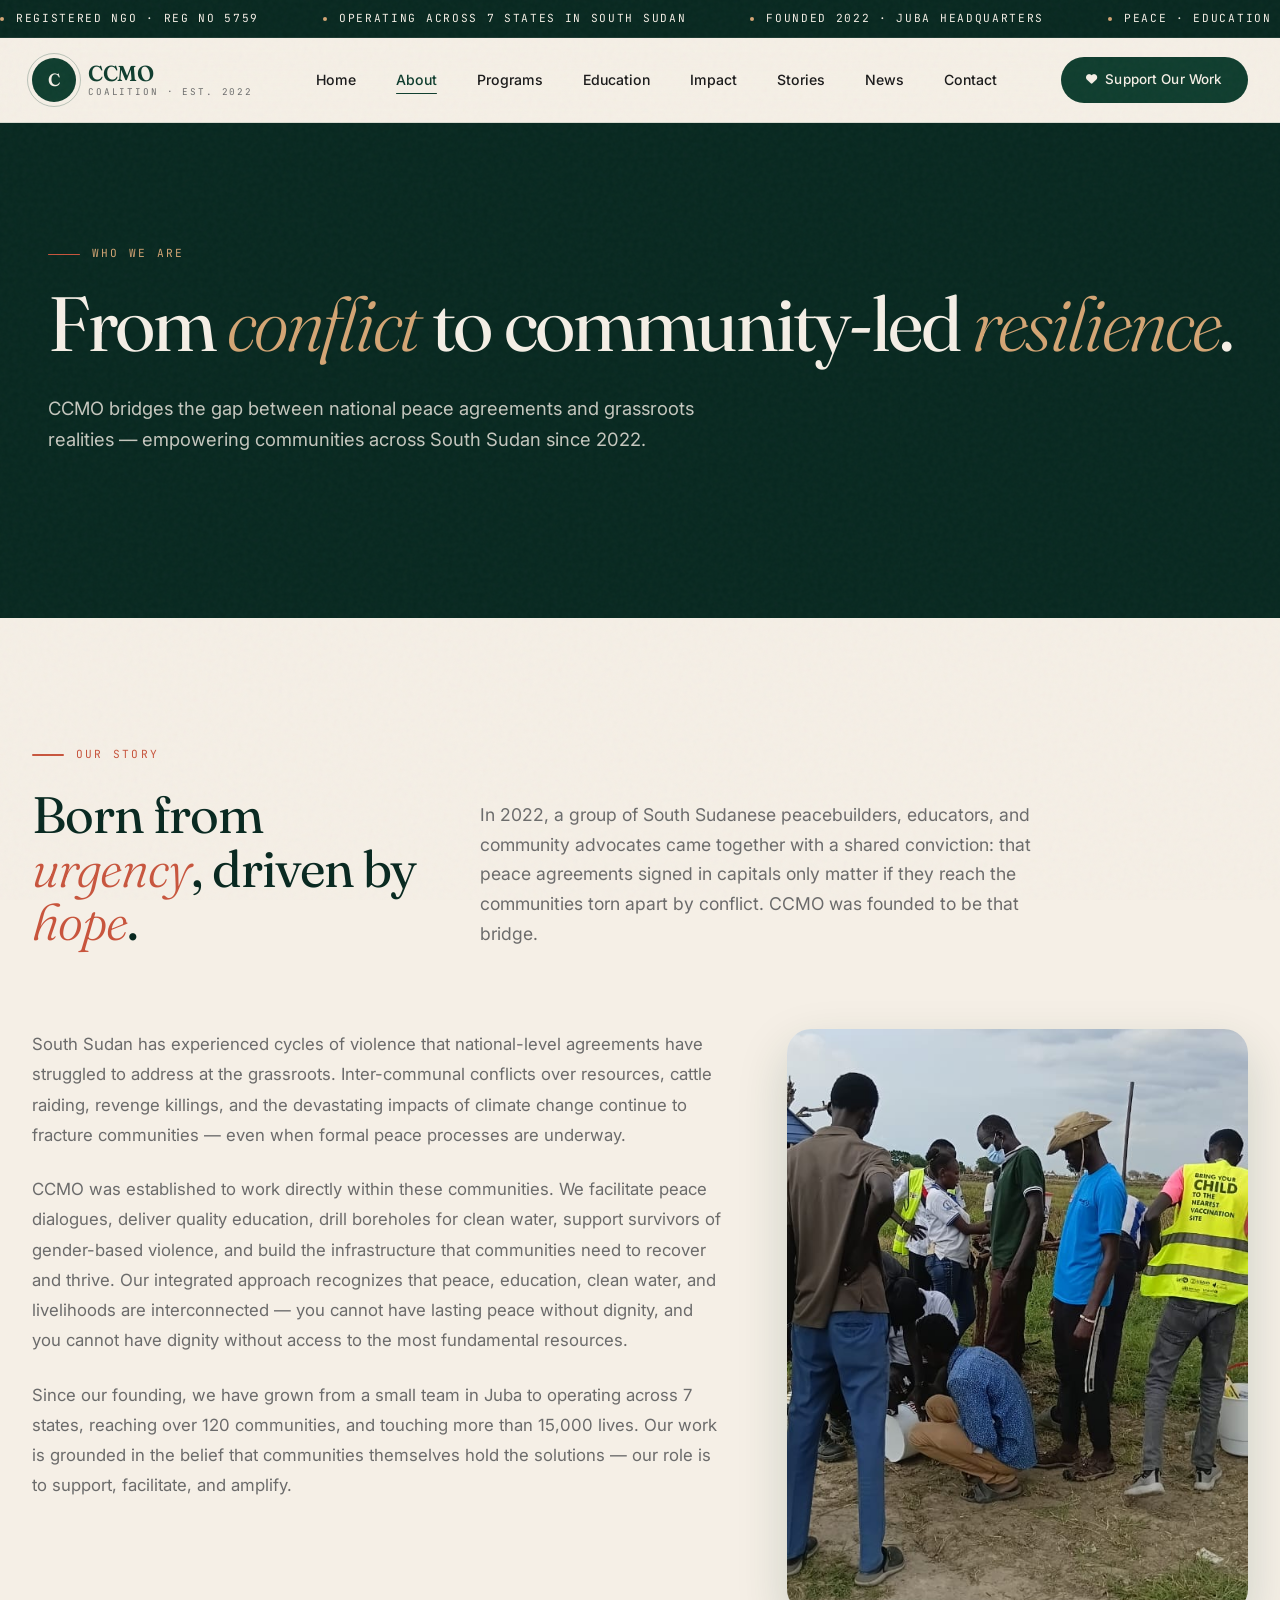
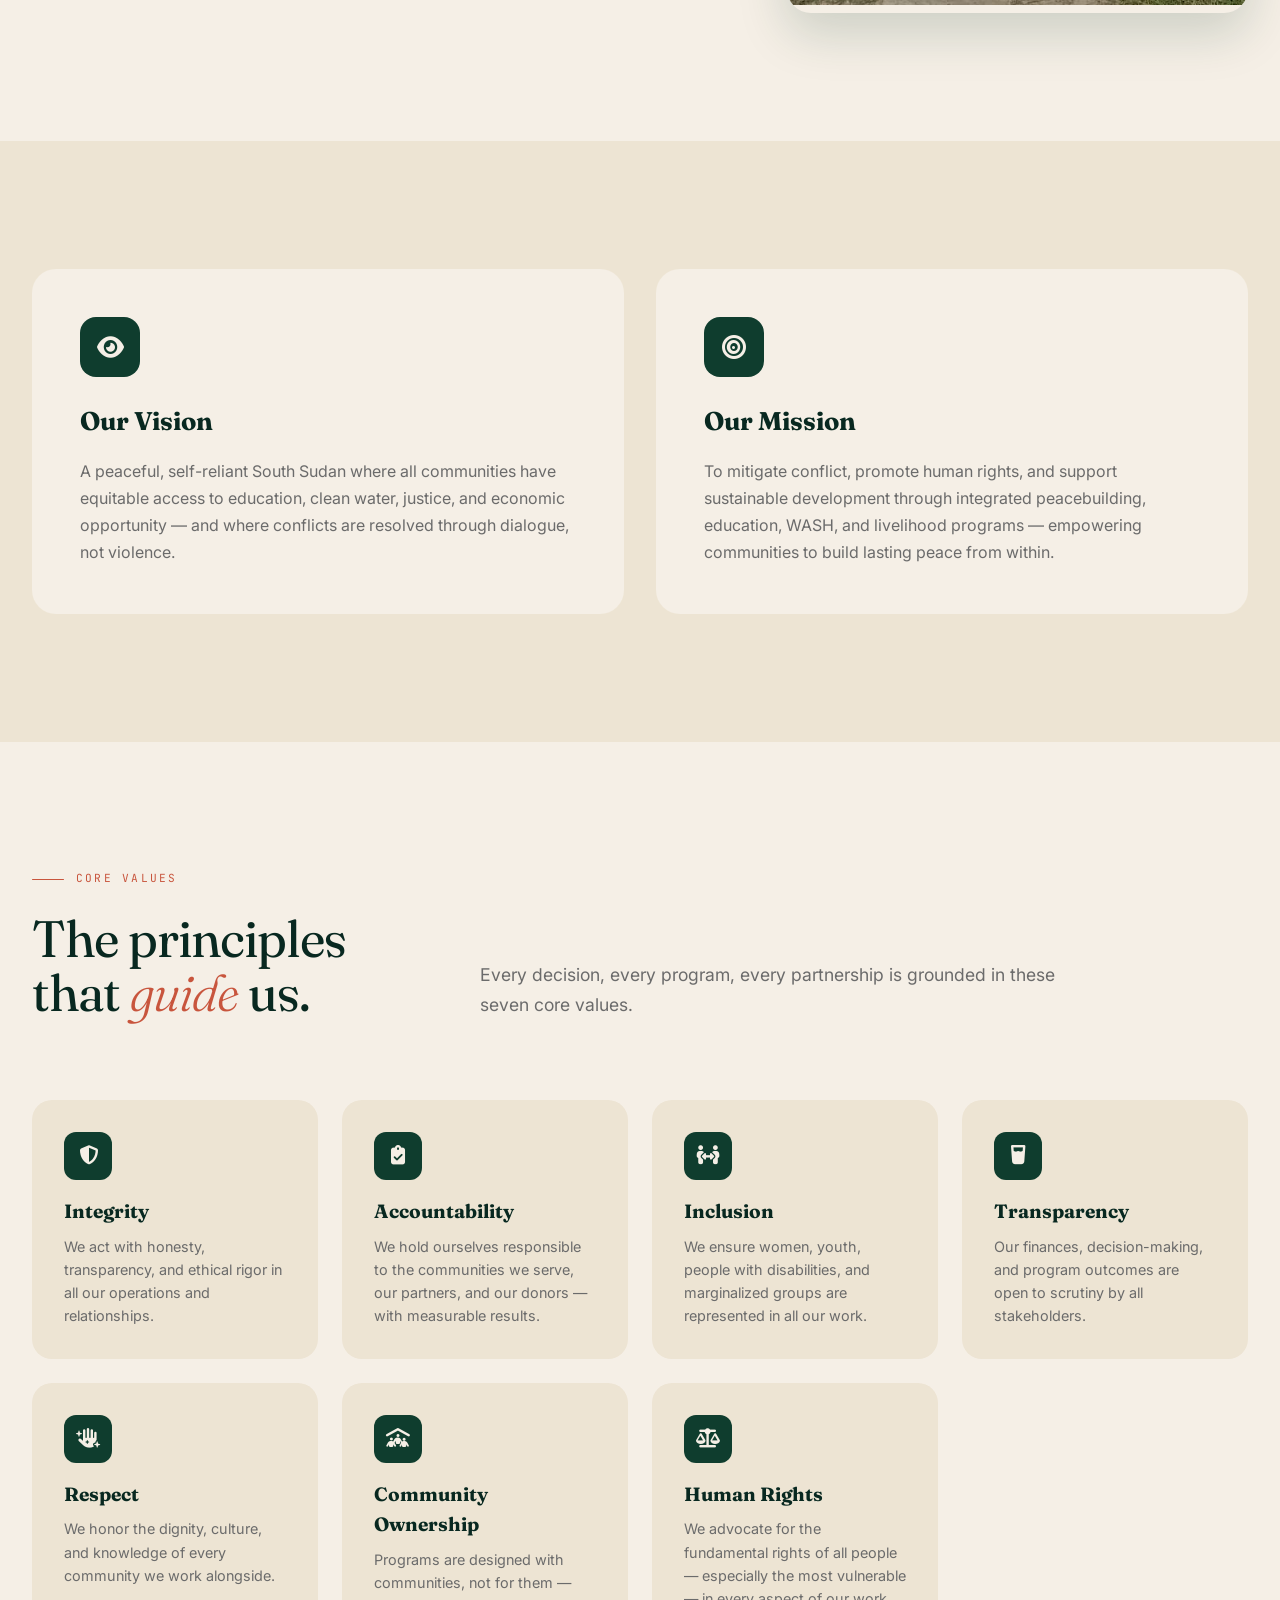
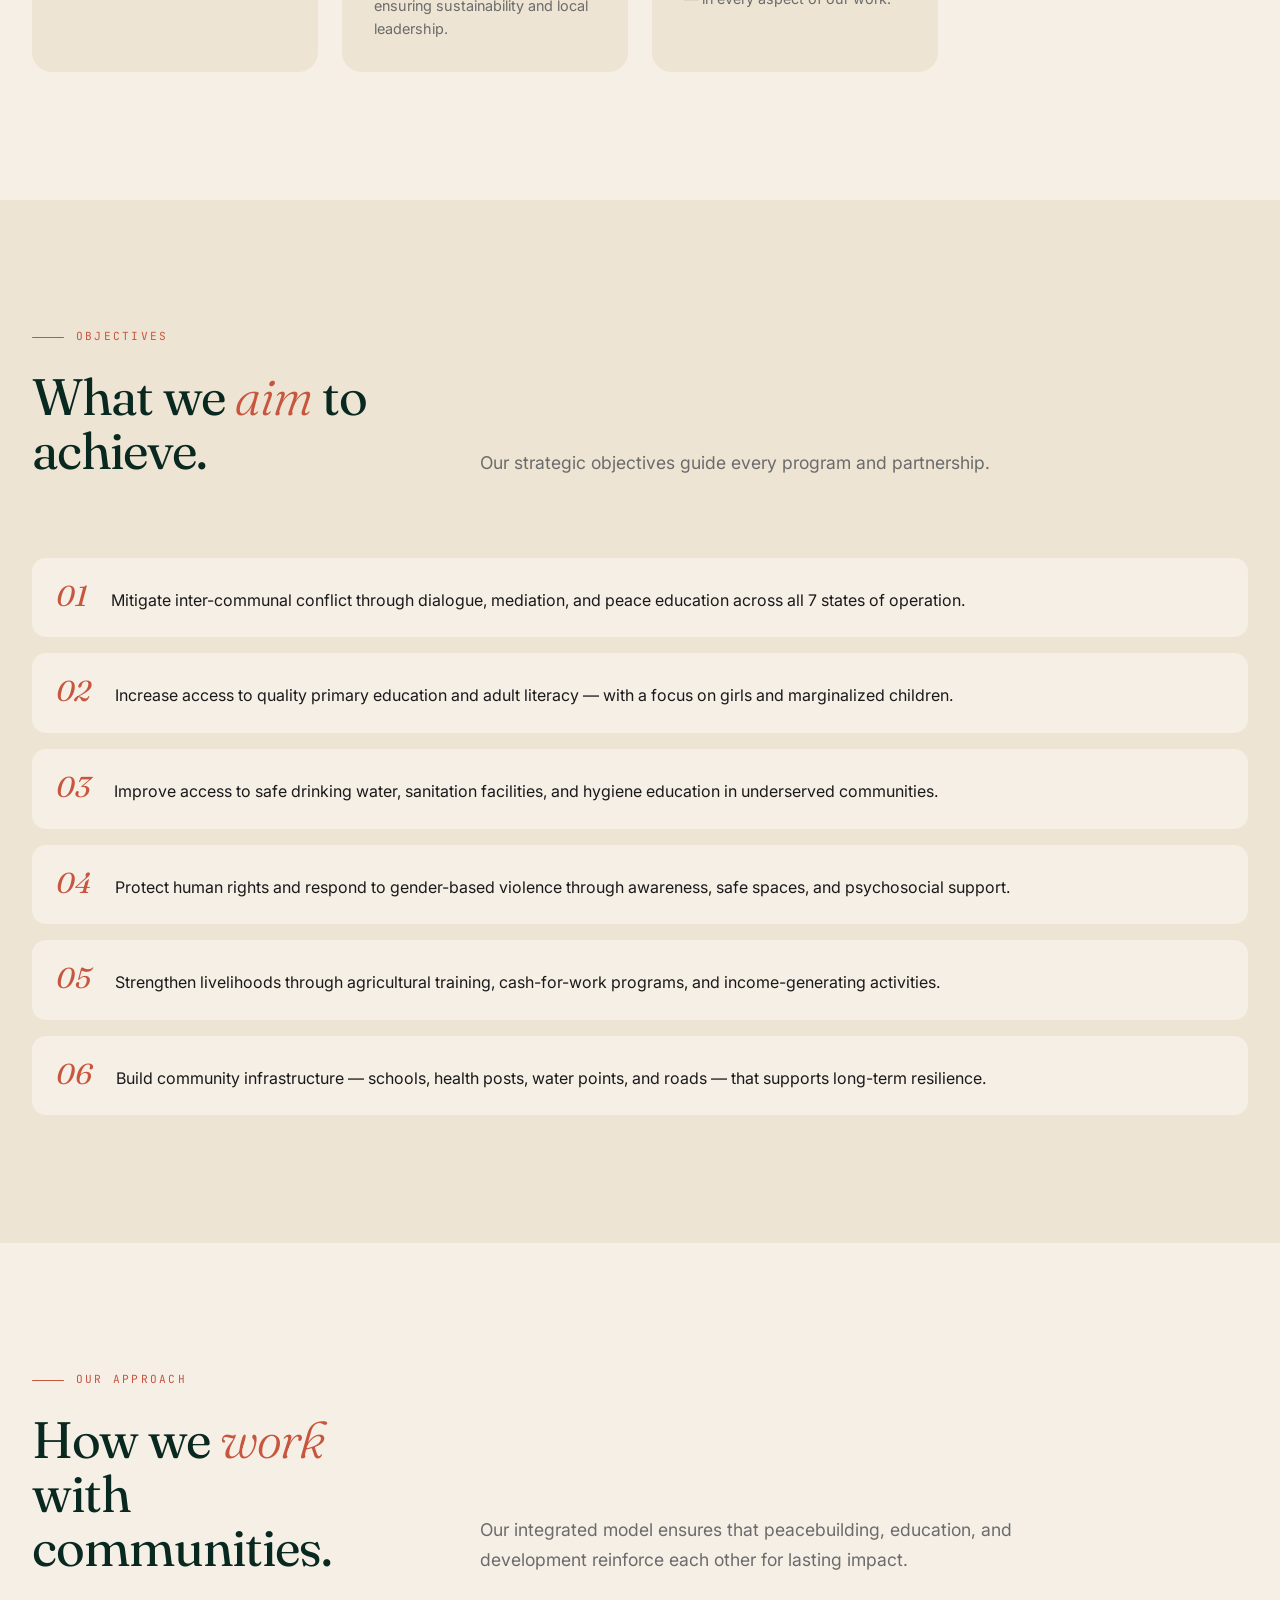
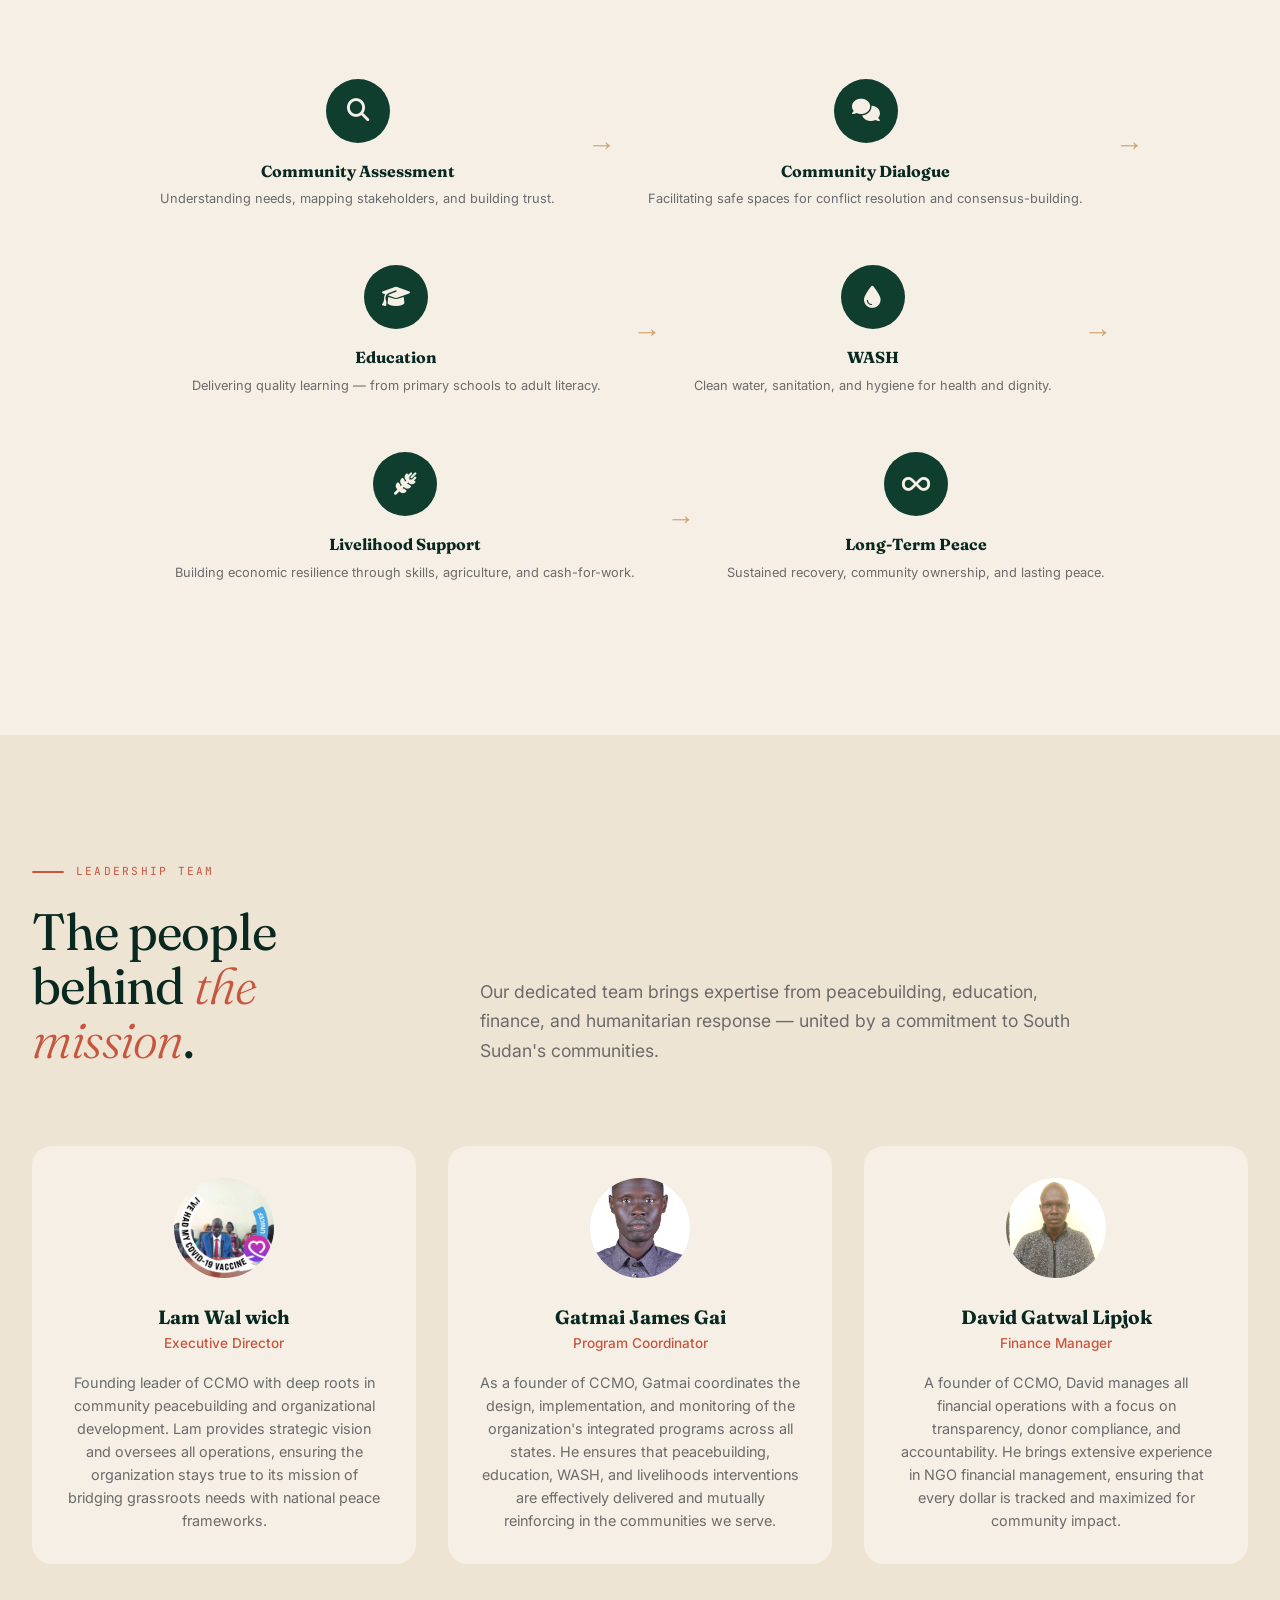
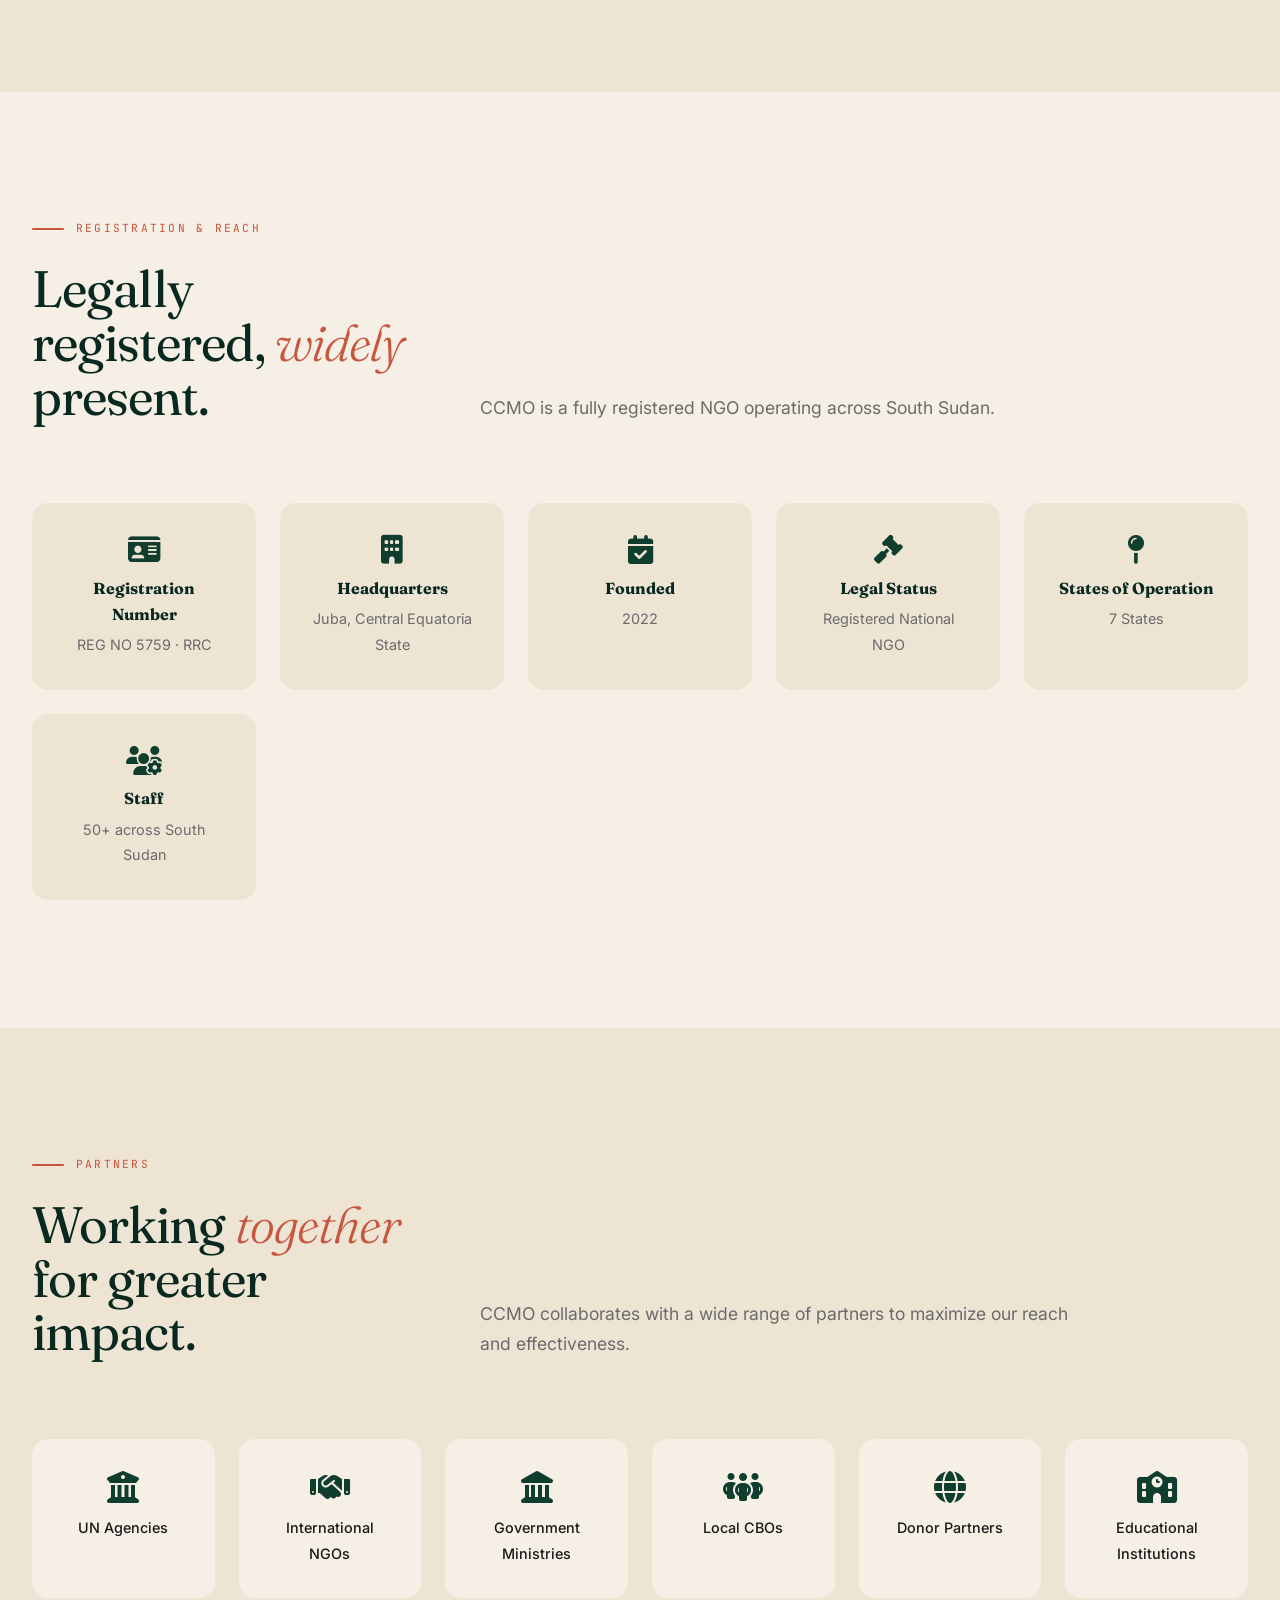
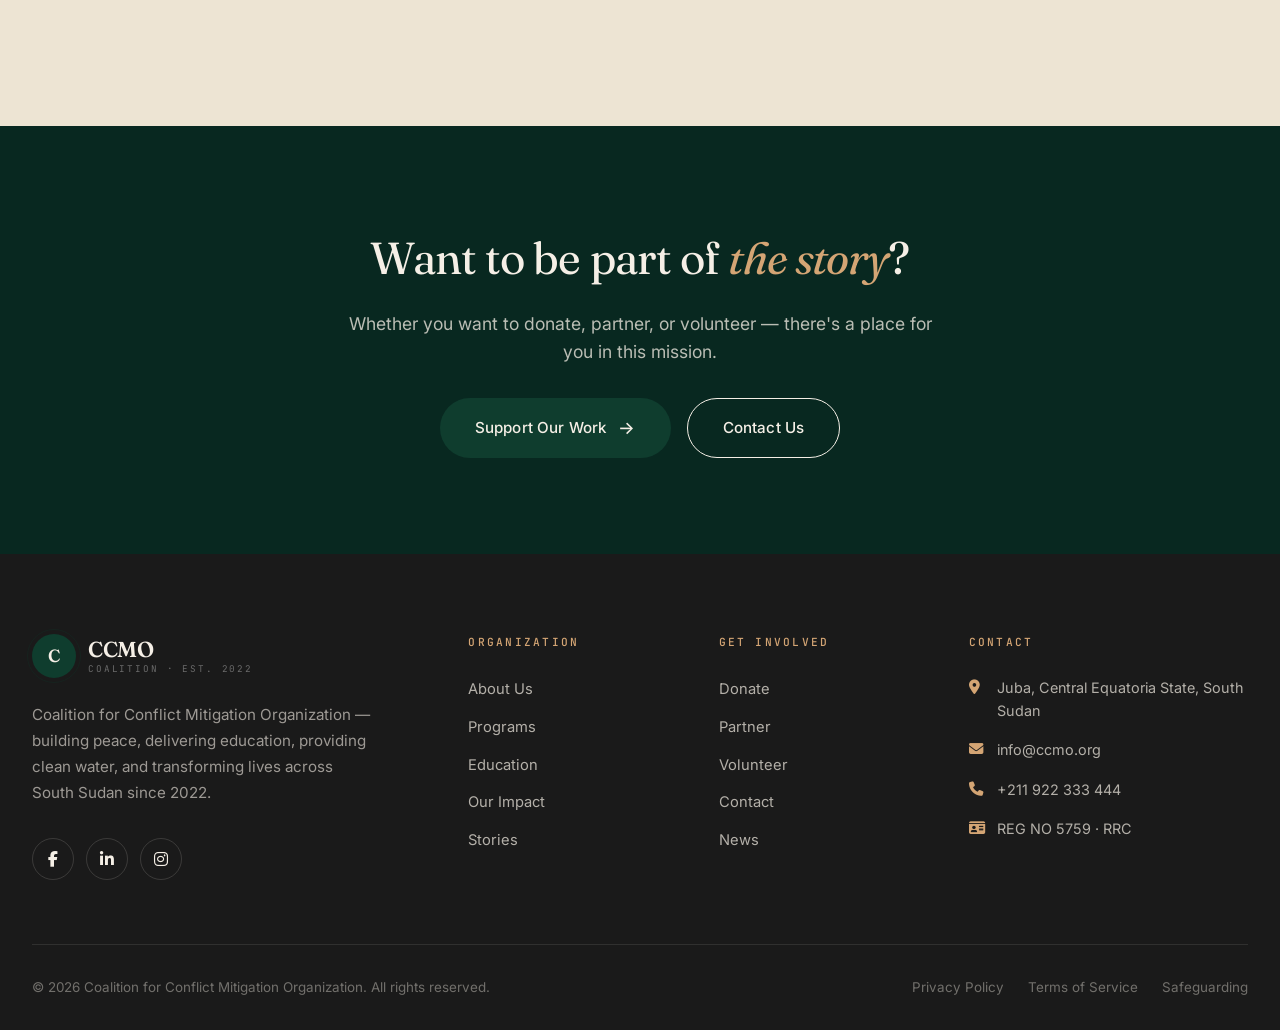
==== about.html @ e452514c "Update about.html" ====
<!DOCTYPE html>
<html lang="en">
<head>
    <meta charset="UTF-8">
    <meta name="viewport" content="width=device-width, initial-scale=1.0">
    <meta name="description" content="About CCMO — Our story, mission, vision, core values, leadership team, and organizational structure.">
    <title>About — CCMO | Our Story · Mission · Leadership</title>
    <link rel="preconnect" href="https://fonts.googleapis.com">
    <link rel="preconnect" href="https://fonts.gstatic.com" crossorigin>
    <link href="https://fonts.googleapis.com/css2?family=Fraunces:ital,opsz,wght@0,9..144,300;0,9..144,400;0,9..144,500;0,9..144,600;0,9..144,700;0,9..144,800;0,9..144,900;1,9..144,400;1,9..144,500&family=Inter:wght@300;400;500;600;700&family=JetBrains+Mono:wght@400;500&display=swap" rel="stylesheet">
    <link rel="stylesheet" href="https://cdnjs.cloudflare.com/ajax/libs/font-awesome/6.4.0/css/all.min.css">
    <link rel="stylesheet" href="style.css">
</head>
<body>
    <div class="announce">
        <div class="announce-track">
            <div class="announce-item"><span class="dot"></span>Registered NGO · REG NO 5759</div>
            <div class="announce-item"><span class="dot"></span>Operating across 7 states in South Sudan</div>
            <div class="announce-item"><span class="dot"></span>Founded 2022 · Juba Headquarters</div>
            <div class="announce-item"><span class="dot"></span>Peace · Education · WASH · Protection</div>
            <div class="announce-item"><span class="dot"></span>Registered NGO · REG NO 5759</div>
            <div class="announce-item"><span class="dot"></span>Operating across 7 states in South Sudan</div>
            <div class="announce-item"><span class="dot"></span>Founded 2022 · Juba Headquarters</div>
            <div class="announce-item"><span class="dot"></span>Peace · Education · WASH · Protection</div>
        </div>
    </div>
    <nav id="navbar">
        <div class="nav-inner">
            <a href="index.html" class="logo"><div class="logo-mark">C</div><div class="logo-text"><strong>CCMO</strong><span>Coalition · Est. 2022</span></div></a>
            <ul class="nav-links" id="navLinks">
                <li><a href="index.html">Home</a></li>
                <li><a href="about.html" class="active">About</a></li>
                <li><a href="programs.html">Programs</a></li>
                <li><a href="education.html">Education</a></li>
                <li><a href="impact.html">Impact</a></li>
                <li><a href="stories.html">Stories</a></li>
                <li><a href="news.html">News</a></li>
                <li><a href="contact.html">Contact</a></li>
            </ul>
            <a href="support.html" class="nav-cta"><i class="fas fa-heart"></i> Support Our Work</a>
            <button class="mobile-toggle" id="mobileToggle" aria-label="Menu"><i class="fas fa-bars"></i></button>
        </div>
    </nav>

    <!-- PAGE HERO -->
    <section class="page-hero page-hero-about">
        <div class="page-hero-overlay"></div>
        <div class="page-hero-content container reveal">
            <div class="section-label" style="color:var(--gold);">Who We Are</div>
            <h1>From <span class="italic">conflict</span> to community-led <span class="italic">resilience</span>.</h1>
            <p class="page-hero-desc">CCMO bridges the gap between national peace agreements and grassroots realities — empowering communities across South Sudan since 2022.</p>
        </div>
    </section>

    <!-- OUR STORY -->
    <section class="section">
        <div class="container">
            <div class="section-head reveal"><div><div class="section-label">Our Story</div><h2 class="section-title">Born from <span class="italic">urgency</span>, driven by <span class="italic">hope</span>.</h2></div><div><p class="section-desc">In 2022, a group of South Sudanese peacebuilders, educators, and community advocates came together with a shared conviction: that peace agreements signed in capitals only matter if they reach the communities torn apart by conflict. CCMO was founded to be that bridge.</p></div></div>
            <div class="about-story-grid reveal">
                <div class="about-story-text">
                    <p>South Sudan has experienced cycles of violence that national-level agreements have struggled to address at the grassroots. Inter-communal conflicts over resources, cattle raiding, revenge killings, and the devastating impacts of climate change continue to fracture communities — even when formal peace processes are underway.</p>
                    <p>CCMO was established to work directly within these communities. We facilitate peace dialogues, deliver quality education, drill boreholes for clean water, support survivors of gender-based violence, and build the infrastructure that communities need to recover and thrive. Our integrated approach recognizes that peace, education, clean water, and livelihoods are interconnected — you cannot have lasting peace without dignity, and you cannot have dignity without access to the most fundamental resources.</p>
                    <p>Since our founding, we have grown from a small team in Juba to operating across 7 states, reaching over 120 communities, and touching more than 15,000 lives. Our work is grounded in the belief that communities themselves hold the solutions — our role is to support, facilitate, and amplify.</p>
                </div>
                <div class="about-story-image"><img src="assets/ccmd4.jpeg" alt="CCMO community work" loading="lazy"></div>
            </div>
        </div>
    </section>

    <!-- VISION & MISSION -->
    <section class="section" style="background:var(--cream-warm);">
        <div class="container">
            <div class="vm-grid reveal">
                <div class="vm-card">
                    <div class="vm-icon"><i class="fas fa-eye"></i></div>
                    <h3>Our Vision</h3>
                    <p>A peaceful, self-reliant South Sudan where all communities have equitable access to education, clean water, justice, and economic opportunity — and where conflicts are resolved through dialogue, not violence.</p>
                </div>
                <div class="vm-card">
                    <div class="vm-icon"><i class="fas fa-bullseye"></i></div>
                    <h3>Our Mission</h3>
                    <p>To mitigate conflict, promote human rights, and support sustainable development through integrated peacebuilding, education, WASH, and livelihood programs — empowering communities to build lasting peace from within.</p>
                </div>
            </div>
        </div>
    </section>

    <!-- CORE VALUES -->
    <section class="section">
        <div class="container">
            <div class="section-head reveal"><div><div class="section-label">Core Values</div><h2 class="section-title">The principles that <span class="italic">guide</span> us.</h2></div><p class="section-desc">Every decision, every program, every partnership is grounded in these seven core values.</p></div>
            <div class="values-grid">
                <div class="value-card reveal"><div class="value-icon"><i class="fas fa-shield-halved"></i></div><h4>Integrity</h4><p>We act with honesty, transparency, and ethical rigor in all our operations and relationships.</p></div>
                <div class="value-card reveal reveal-delay-1"><div class="value-icon"><i class="fas fa-clipboard-check"></i></div><h4>Accountability</h4><p>We hold ourselves responsible to the communities we serve, our partners, and our donors — with measurable results.</p></div>
                <div class="value-card reveal reveal-delay-2"><div class="value-icon"><i class="fas fa-people-arrows"></i></div><h4>Inclusion</h4><p>We ensure women, youth, people with disabilities, and marginalized groups are represented in all our work.</p></div>
                <div class="value-card reveal reveal-delay-3"><div class="value-icon"><i class="fas fa-glass-water"></i></div><h4>Transparency</h4><p>Our finances, decision-making, and program outcomes are open to scrutiny by all stakeholders.</p></div>
                <div class="value-card reveal"><div class="value-icon"><i class="fas fa-hand-sparkles"></i></div><h4>Respect</h4><p>We honor the dignity, culture, and knowledge of every community we work alongside.</p></div>
                <div class="value-card reveal reveal-delay-1"><div class="value-icon"><i class="fas fa-people-roof"></i></div><h4>Community Ownership</h4><p>Programs are designed with communities, not for them — ensuring sustainability and local leadership.</p></div>
                <div class="value-card reveal reveal-delay-2"><div class="value-icon"><i class="fas fa-scale-balanced"></i></div><h4>Human Rights</h4><p>We advocate for the fundamental rights of all people — especially the most vulnerable — in every aspect of our work.</p></div>
            </div>
        </div>
    </section>

    <!-- OBJECTIVES -->
    <section class="section" style="background:var(--cream-warm);">
        <div class="container">
            <div class="section-head reveal"><div><div class="section-label">Objectives</div><h2 class="section-title">What we <span class="italic">aim</span> to achieve.</h2></div><p class="section-desc">Our strategic objectives guide every program and partnership.</p></div>
            <div class="objectives-list reveal">
                <div class="objective-item"><span class="obj-num">01</span><p>Mitigate inter-communal conflict through dialogue, mediation, and peace education across all 7 states of operation.</p></div>
                <div class="objective-item"><span class="obj-num">02</span><p>Increase access to quality primary education and adult literacy — with a focus on girls and marginalized children.</p></div>
                <div class="objective-item"><span class="obj-num">03</span><p>Improve access to safe drinking water, sanitation facilities, and hygiene education in underserved communities.</p></div>
                <div class="objective-item"><span class="obj-num">04</span><p>Protect human rights and respond to gender-based violence through awareness, safe spaces, and psychosocial support.</p></div>
                <div class="objective-item"><span class="obj-num">05</span><p>Strengthen livelihoods through agricultural training, cash-for-work programs, and income-generating activities.</p></div>
                <div class="objective-item"><span class="obj-num">06</span><p>Build community infrastructure — schools, health posts, water points, and roads — that supports long-term resilience.</p></div>
            </div>
        </div>
    </section>

    <!-- OUR APPROACH -->
    <section class="section">
        <div class="container">
            <div class="section-head reveal"><div><div class="section-label">Our Approach</div><h2 class="section-title">How we <span class="italic">work</span> with communities.</h2></div><p class="section-desc">Our integrated model ensures that peacebuilding, education, and development reinforce each other for lasting impact.</p></div>
            <div class="approach-flow reveal">
                <div class="approach-step"><div class="approach-circle"><i class="fas fa-magnifying-glass"></i></div><h4>Community Assessment</h4><p>Understanding needs, mapping stakeholders, and building trust.</p></div>
                <div class="approach-arrow">→</div>
                <div class="approach-step"><div class="approach-circle"><i class="fas fa-comments"></i></div><h4>Community Dialogue</h4><p>Facilitating safe spaces for conflict resolution and consensus-building.</p></div>
                <div class="approach-arrow">→</div>
                <div class="approach-step"><div class="approach-circle"><i class="fas fa-graduation-cap"></i></div><h4>Education</h4><p>Delivering quality learning — from primary schools to adult literacy.</p></div>
                <div class="approach-arrow">→</div>
                <div class="approach-step"><div class="approach-circle"><i class="fas fa-tint"></i></div><h4>WASH</h4><p>Clean water, sanitation, and hygiene for health and dignity.</p></div>
                <div class="approach-arrow">→</div>
                <div class="approach-step"><div class="approach-circle"><i class="fas fa-wheat-awn"></i></div><h4>Livelihood Support</h4><p>Building economic resilience through skills, agriculture, and cash-for-work.</p></div>
                <div class="approach-arrow">→</div>
                <div class="approach-step"><div class="approach-circle"><i class="fas fa-infinity"></i></div><h4>Long-Term Peace</h4><p>Sustained recovery, community ownership, and lasting peace.</p></div>
            </div>
        </div>
    </section>
<!-- LEADERSHIP (updated with real team images) -->
<section class="section" style="background:var(--cream-warm);">
    <div class="container">
        <div class="section-head reveal">
            <div>
                <div class="section-label">Leadership Team</div>
                <h2 class="section-title">The people behind <span class="italic">the mission</span>.</h2>
            </div>
            <p class="section-desc">Our dedicated team brings expertise from peacebuilding, education, finance, and humanitarian response — united by a commitment to South Sudan's communities.</p>
        </div>
        <div class="leadership-grid">
            <!-- Lam Wal wich - Executive Director -->
            <div class="leader-card reveal">
                <div class="leader-img">
                    <img src="assets/lam1.jpeg" alt="Lam Wal wich - Executive Director" loading="lazy">
                </div>
                <h4>Lam Wal wich</h4>
                <span class="leader-title">Executive Director</span>
                <p>Founding leader of CCMO with deep roots in community peacebuilding and organizational development. Lam provides strategic vision and oversees all operations, ensuring the organization stays true to its mission of bridging grassroots needs with national peace frameworks.</p>
            </div>

            <!-- Gatmai James Gai - Program Coordinator -->
            <div class="leader-card reveal reveal-delay-1">
                <div class="leader-img">
                    <img src="assets/lam2.jpeg" alt="Gatmai James Gai - Program Coordinator" loading="lazy">
                </div>
                <h4>Gatmai James Gai</h4>
                <span class="leader-title">Program Coordinator</span>
                <p>As a founder of CCMO, Gatmai coordinates the design, implementation, and monitoring of the organization's integrated programs across all states. He ensures that peacebuilding, education, WASH, and livelihoods interventions are effectively delivered and mutually reinforcing in the communities we serve.</p>
            </div>

            <!-- David Gatwal Lipjok - Finance Manager -->
            <div class="leader-card reveal reveal-delay-2">
                <div class="leader-img">
                    <img src="assets/lam3.jpeg" alt="David Gatwal Lipjok - Finance Manager" loading="lazy">
                </div>
                <h4>David Gatwal Lipjok</h4>
                <span class="leader-title">Finance Manager</span>
                <p>A founder of CCMO, David manages all financial operations with a focus on transparency, donor compliance, and accountability. He brings extensive experience in NGO financial management, ensuring that every dollar is tracked and maximized for community impact.</p>
            </div>
        </div>
    </div>
</section>

    <!-- REGISTRATION + WHERE WE WORK -->
    <section class="section">
        <div class="container">
            <div class="section-head reveal"><div><div class="section-label">Registration & Reach</div><h2 class="section-title">Legally registered, <span class="italic">widely</span> present.</h2></div><p class="section-desc">CCMO is a fully registered NGO operating across South Sudan.</p></div>
            <div class="reg-grid reveal">
                <div class="reg-card"><i class="fas fa-id-card"></i><strong>Registration Number</strong><span>REG NO 5759 · RRC</span></div>
                <div class="reg-card"><i class="fas fa-building"></i><strong>Headquarters</strong><span>Juba, Central Equatoria State</span></div>
                <div class="reg-card"><i class="fas fa-calendar-check"></i><strong>Founded</strong><span>2022</span></div>
                <div class="reg-card"><i class="fas fa-gavel"></i><strong>Legal Status</strong><span>Registered National NGO</span></div>
                <div class="reg-card"><i class="fas fa-map-pin"></i><strong>States of Operation</strong><span>7 States</span></div>
                <div class="reg-card"><i class="fas fa-users-gear"></i><strong>Staff</strong><span>50+ across South Sudan</span></div>
            </div>
        </div>
    </section>

    <!-- PARTNERS -->
    <section class="section" style="background:var(--cream-warm);">
        <div class="container">
            <div class="section-head reveal"><div><div class="section-label">Partners</div><h2 class="section-title">Working <span class="italic">together</span> for greater impact.</h2></div><p class="section-desc">CCMO collaborates with a wide range of partners to maximize our reach and effectiveness.</p></div>
            <div class="partners-grid reveal">
                <div class="partner-card"><i class="fas fa-building-columns"></i><span>UN Agencies</span></div>
                <div class="partner-card"><i class="fas fa-handshake"></i><span>International NGOs</span></div>
                <div class="partner-card"><i class="fas fa-landmark"></i><span>Government Ministries</span></div>
                <div class="partner-card"><i class="fas fa-people-group"></i><span>Local CBOs</span></div>
                <div class="partner-card"><i class="fas fa-globe"></i><span>Donor Partners</span></div>
                <div class="partner-card"><i class="fas fa-school"></i><span>Educational Institutions</span></div>
            </div>
        </div>
    </section>

    <!-- CTA -->
    <section class="cta-section">
        <div class="container"><div class="cta-inner reveal"><h2>Want to be part of <span class="italic">the story</span>?</h2><p>Whether you want to donate, partner, or volunteer — there's a place for you in this mission.</p><div class="cta-buttons"><a href="support.html" class="btn btn-primary">Support Our Work<span class="arrow">→</span></a><a href="contact.html" class="btn btn-ghost" style="border-color:var(--cream);color:var(--cream);">Contact Us</a></div></div></div>
    </section>

    <footer>
        <div class="container">
            <div class="footer-top">
                <div class="footer-brand"><a href="index.html" class="logo"><div class="logo-mark">C</div><div class="logo-text"><strong>CCMO</strong><span>Coalition · Est. 2022</span></div></a><p>Coalition for Conflict Mitigation Organization — building peace, delivering education, providing clean water, and transforming lives across South Sudan since 2022.</p><div class="footer-social"><a href="#" aria-label="Facebook"><i class="fab fa-facebook-f"></i></a><a href="#" aria-label="LinkedIn"><i class="fab fa-linkedin-in"></i></a><a href="#" aria-label="Instagram"><i class="fab fa-instagram"></i></a></div></div>
                <div class="footer-col"><h4>Organization</h4><ul><li><a href="about.html">About Us</a></li><li><a href="programs.html">Programs</a></li><li><a href="education.html">Education</a></li><li><a href="impact.html">Our Impact</a></li><li><a href="stories.html">Stories</a></li></ul></div>
                <div class="footer-col"><h4>Get Involved</h4><ul><li><a href="support.html">Donate</a></li><li><a href="support.html">Partner</a></li><li><a href="support.html">Volunteer</a></li><li><a href="contact.html">Contact</a></li><li><a href="news.html">News</a></li></ul></div>
                <div class="footer-col"><h4>Contact</h4><div class="footer-contact-item"><i class="fas fa-location-dot"></i><span>Juba, Central Equatoria State, South Sudan</span></div><div class="footer-contact-item"><i class="fas fa-envelope"></i><span>info@ccmo.org</span></div><div class="footer-contact-item"><i class="fas fa-phone"></i><span>+211 922 333 444</span></div><div class="footer-contact-item"><i class="fas fa-id-card"></i><span>REG NO 5759 · RRC</span></div></div>
            </div>
            <div class="footer-bottom"><div>© 2026 Coalition for Conflict Mitigation Organization. All rights reserved.</div><div><a href="#">Privacy Policy</a><a href="#">Terms of Service</a><a href="#">Safeguarding</a></div></div>
        </div>
    </footer>
    <script src="script.js"></script>
</body>
</html>
---- style.css ----
:root {
    --forest: #0F3D2E;
    --forest-deep: #082820;
    --forest-light: #1a5742;
    --cream: #F5EFE6;
    --cream-warm: #EDE4D3;
    --terracotta: #C8553D;
    --gold: #D4A574;
    --charcoal: #1a1a1a;
    --muted: #6B6B6B;
    --line: rgba(15, 61, 46, 0.12);
    --sky: #5B8FA8;
}

* {
    margin: 0;
    padding: 0;
    box-sizing: border-box;
}

html {
    scroll-behavior: smooth;
}

body {
    font-family: 'Inter', sans-serif;
    background: var(--cream);
    color: var(--charcoal);
    line-height: 1.6;
    overflow-x: hidden;
    -webkit-font-smoothing: antialiased;
    -moz-osx-font-smoothing: grayscale;
}

body::before {
    content: '';
    position: fixed;
    inset: 0;
    pointer-events: none;
    z-index: 9999;
    opacity: 0.035;
    background-image: url("data:image/svg+xml,%3Csvg viewBox='0 0 200 200' xmlns='http://www.w3.org/2000/svg'%3E%3Cfilter id='n'%3E%3CfeTurbulence type='fractalNoise' baseFrequency='0.9' numOctaves='3'/%3E%3C/filter%3E%3Crect width='100%25' height='100%25' filter='url(%23n)'/%3E%3C/svg%3E");
}

.display {
    font-family: 'Fraunces', serif;
    font-weight: 400;
    letter-spacing: -0.02em;
}

.mono {
    font-family: 'JetBrains Mono', monospace;
    font-size: 0.75rem;
    letter-spacing: 0.1em;
    text-transform: uppercase;
}

.container {
    max-width: 1400px;
    margin: 0 auto;
    padding: 0 2rem;
}

/* Team leader images */
.leader-img {
    background: transparent; /* remove background fallback, image will cover */
}

.leader-img img {
    width: 100%;
    height: 100%;
    object-fit: cover;
    display: block;
}

/* If you still have .leader-placeholder somewhere, you can hide it or remove it from HTML.
   The old placeholder style can stay but won't be used since we removed those divs. */
.leader-placeholder {
    display: none; /* optional, since we removed the divs */
}
/* Announcement Bar */
.announce {
    background: var(--forest-deep);
    color: var(--cream);
    padding: 0.6rem 0;
    overflow: hidden;
    border-bottom: 1px solid rgba(245, 239, 230, 0.08);
}

.announce-track {
    display: flex;
    gap: 4rem;
    animation: marquee 40s linear infinite;
    white-space: nowrap;
}

.announce-item {
    font-family: 'JetBrains Mono', monospace;
    font-size: 0.7rem;
    letter-spacing: 0.15em;
    text-transform: uppercase;
    display: flex;
    align-items: center;
    gap: 0.75rem;
}

.announce-item .dot {
    width: 4px;
    height: 4px;
    background: var(--gold);
    border-radius: 50%;
    flex-shrink: 0;
}

@keyframes marquee {
    from {
        transform: translateX(0);
    }
    to {
        transform: translateX(-50%);
    }
}

/* Navigation */
nav {
    position: sticky;
    top: 0;
    background: rgba(245, 239, 230, 0.88);
    backdrop-filter: blur(22px);
    -webkit-backdrop-filter: blur(22px);
    z-index: 100;
    border-bottom: 1px solid var(--line);
    transition: all 0.3s;
}

nav.scrolled {
    box-shadow: 0 1px 20px rgba(15, 61, 46, 0.06);
}

.nav-inner {
    display: flex;
    align-items: center;
    justify-content: space-between;
    padding: 1.2rem 2rem;
    max-width: 1400px;
    margin: 0 auto;
}

.logo {
    display: flex;
    align-items: center;
    gap: 0.75rem;
    text-decoration: none;
    color: var(--forest);
}

.logo-mark {
    width: 44px;
    height: 44px;
    background: var(--forest);
    border-radius: 50%;
    display: flex;
    align-items: center;
    justify-content: center;
    color: var(--cream);
    font-family: 'Fraunces', serif;
    font-weight: 600;
    font-size: 1.1rem;
    position: relative;
    transition: all 0.3s;
}

.logo-mark::after {
    content: '';
    position: absolute;
    inset: -5px;
    border: 1.5px solid var(--forest);
    border-radius: 50%;
    opacity: 0.25;
    transition: all 0.3s;
}

.logo:hover .logo-mark {
    background: var(--forest-deep);
    transform: scale(1.04);
}

.logo:hover .logo-mark::after {
    inset: -7px;
    opacity: 0.4;
}

.logo-text {
    display: flex;
    flex-direction: column;
    line-height: 1;
}

.logo-text strong {
    font-family: 'Fraunces', serif;
    font-size: 1.35rem;
    font-weight: 600;
    letter-spacing: -0.02em;
}

.logo-text span {
    font-family: 'JetBrains Mono', monospace;
    font-size: 0.58rem;
    letter-spacing: 0.2em;
    text-transform: uppercase;
    color: var(--muted);
    margin-top: 4px;
}

.nav-links {
    display: flex;
    gap: 2.5rem;
    list-style: none;
    align-items: center;
}

.nav-links a {
    text-decoration: none;
    color: var(--charcoal);
    font-size: 0.88rem;
    font-weight: 500;
    position: relative;
    transition: color 0.3s;
}

.nav-links a::after {
    content: '';
    position: absolute;
    bottom: -6px;
    left: 0;
    width: 0;
    height: 1.5px;
    background: var(--forest);
    transition: width 0.35s cubic-bezier(0.22, 1, 0.36, 1);
    border-radius: 1px;
}

.nav-links a:hover,
.nav-links a.active {
    color: var(--forest);
}

.nav-links a:hover::after,
.nav-links a.active::after {
    width: 100%;
}

.nav-cta {
    background: var(--forest);
    color: var(--cream) !important;
    padding: 0.75rem 1.6rem;
    border-radius: 100px;
    text-decoration: none;
    font-size: 0.84rem;
    font-weight: 500;
    display: flex;
    align-items: center;
    gap: 0.5rem;
    transition: all 0.35s;
    letter-spacing: 0.01em;
}

.nav-cta:hover {
    background: var(--forest-deep);
    transform: translateY(-2px);
    box-shadow: 0 8px 28px rgba(15, 61, 46, 0.3);
}

.nav-cta i {
    font-size: 0.7rem;
    transition: transform 0.3s;
}

.nav-cta:hover i {
    transform: scale(1.2);
}

.nav-cta.active {
    background: var(--terracotta);
}

.mobile-toggle {
    display: none;
    background: none;
    border: none;
    font-size: 1.5rem;
    color: var(--forest);
    cursor: pointer;
    padding: 0.5rem;
}

/* HERO (Home) */
.hero {
    position: relative;
    min-height: 92vh;
    display: grid;
    grid-template-columns: 1.15fr 0.85fr;
    gap: 4rem;
    align-items: center;
    padding: 5rem 2rem 4rem;
    max-width: 1400px;
    margin: 0 auto;
}

.hero-left {
    position: relative;
    z-index: 2;
}

.hero-tag {
    display: inline-flex;
    align-items: center;
    gap: 0.75rem;
    padding: 0.5rem 1.1rem;
    background: rgba(15, 61, 46, 0.07);
    border: 1px solid var(--line);
    border-radius: 100px;
    margin-bottom: 2rem;
    transition: all 0.3s;
}

.hero-tag:hover {
    background: rgba(15, 61, 46, 0.12);
}

.hero-tag .pulse {
    width: 8px;
    height: 8px;
    background: var(--terracotta);
    border-radius: 50%;
    position: relative;
}

.hero-tag .pulse::after {
    content: '';
    position: absolute;
    inset: -4px;
    border: 1.5px solid var(--terracotta);
    border-radius: 50%;
    animation: pulse 2s infinite;
}

@keyframes pulse {
    0% {
        transform: scale(1);
        opacity: 1;
    }
    100% {
        transform: scale(2.2);
        opacity: 0;
    }
}

.hero-tag span {
    font-family: 'JetBrains Mono', monospace;
    font-size: 0.7rem;
    letter-spacing: 0.15em;
    text-transform: uppercase;
    color: var(--forest);
}

.hero h1,
.page-hero-content h1 {
    font-family: 'Fraunces', serif;
    font-size: clamp(2.8rem, 6vw, 5.5rem);
    line-height: 0.96;
    font-weight: 400;
    color: var(--forest-deep);
    letter-spacing: -0.03em;
    margin-bottom: 2rem;
}

.page-hero-content h1 {
    color: var(--cream);
}

.hero h1 .italic,
.page-hero-content h1 .italic {
    font-style: italic;
    font-weight: 300;
    color: var(--terracotta);
}

.page-hero-content h1 .italic {
    color: var(--gold);
}

.hero h1 .underline {
    position: relative;
    display: inline-block;
}

.hero h1 .underline::after {
    content: '';
    position: absolute;
    bottom: 0.06em;
    left: 0;
    right: 0;
    height: 0.14em;
    background: var(--gold);
    z-index: -1;
    border-radius: 2px;
}

.hero-desc,
.page-hero-desc {
    font-size: 1.15rem;
    color: var(--muted);
    max-width: 540px;
    margin-bottom: 2.5rem;
    line-height: 1.7;
}

.page-hero-desc {
    color: rgba(245, 239, 230, 0.8);
    max-width: 650px;
}

.hero-actions {
    display: flex;
    gap: 1rem;
    flex-wrap: wrap;
    margin-bottom: 3rem;
}

.btn {
    padding: 1rem 2.2rem;
    border-radius: 100px;
    text-decoration: none;
    font-weight: 500;
    font-size: 0.95rem;
    display: inline-flex;
    align-items: center;
    gap: 0.75rem;
    transition: all 0.35s cubic-bezier(0.22, 1, 0.36, 1);
    cursor: pointer;
    border: none;
    font-family: inherit;
    letter-spacing: 0.01em;
}

.btn-primary {
    background: var(--forest);
    color: var(--cream);
}

.btn-primary:hover {
    background: var(--forest-deep);
    transform: translateY(-3px);
    box-shadow: 0 14px 36px rgba(15, 61, 46, 0.35);
}

.btn-primary .arrow {
    transition: transform 0.35s;
    font-size: 1.1rem;
}

.btn-primary:hover .arrow {
    transform: translateX(5px);
}

.btn-ghost {
    background: transparent;
    color: var(--forest);
    border: 1.5px solid var(--forest);
}

.btn-ghost:hover {
    background: var(--forest);
    color: var(--cream);
    transform: translateY(-3px);
    box-shadow: 0 8px 24px rgba(15, 61, 46, 0.2);
}

.hero-meta {
    display: flex;
    gap: 3rem;
    padding-top: 2rem;
    border-top: 1px solid var(--line);
}

.hero-meta-item .num {
    font-family: 'Fraunces', serif;
    font-size: 2.3rem;
    font-weight: 500;
    color: var(--forest-deep);
    line-height: 1;
}

.hero-meta-item .label {
    font-family: 'JetBrains Mono', monospace;
    font-size: 0.66rem;
    letter-spacing: 0.15em;
    text-transform: uppercase;
    color: var(--muted);
    margin-top: 0.5rem;
}

.hero-right {
    position: relative;
    height: 620px;
}

.hero-img-main {
    position: absolute;
    top: 0;
    right: 0;
    width: 85%;
    height: 85%;
    border-radius: 200px 200px 20px 20px;
    overflow: hidden;
    box-shadow: 0 30px 80px rgba(15, 61, 46, 0.28);
    transition: transform 0.1s ease-out;
}

.hero-img-main img,
.hero-img-accent img {
    width: 100%;
    height: 100%;
    object-fit: cover;
    transition: transform 0.6s;
}

.hero-img-main:hover img,
.hero-img-accent:hover img {
    transform: scale(1.04);
}

.hero-img-accent {
    position: absolute;
    bottom: 0;
    left: 0;
    width: 55%;
    height: 45%;
    border-radius: 20px;
    overflow: hidden;
    border: 8px solid var(--cream);
    box-shadow: 0 20px 50px rgba(15, 61, 46, 0.22);
    transition: transform 0.1s ease-out;
}

.hero-badge {
    position: absolute;
    top: 28%;
    left: -24px;
    background: var(--cream);
    padding: 1.25rem 1.5rem;
    border-radius: 16px;
    box-shadow: 0 20px 50px rgba(0, 0, 0, 0.1);
    display: flex;
    align-items: center;
    gap: 1rem;
    z-index: 3;
    transition: transform 0.3s;
}

.hero-badge:hover {
    transform: translateY(-4px);
}

.hero-badge-icon {
    width: 50px;
    height: 50px;
    background: var(--terracotta);
    border-radius: 50%;
    display: flex;
    align-items: center;
    justify-content: center;
    color: var(--cream);
    font-size: 1.2rem;
}

.hero-badge-text strong {
    display: block;
    font-family: 'Fraunces', serif;
    font-size: 1.5rem;
    color: var(--forest-deep);
}

.hero-badge-text span {
    font-size: 0.75rem;
    color: var(--muted);
}

.deco-circle {
    position: absolute;
    width: 200px;
    height: 200px;
    border: 1.5px dashed var(--gold);
    border-radius: 50%;
    top: -40px;
    right: 10%;
    opacity: 0.4;
    animation: rotate 60s linear infinite;
    pointer-events: none;
}

@keyframes rotate {
    from {
        transform: rotate(0deg);
    }
    to {
        transform: rotate(360deg);
    }
}

.deco-dots {
    position: absolute;
    bottom: 15%;
    right: -8%;
    display: grid;
    grid-template-columns: repeat(3, 1fr);
    gap: 10px;
    opacity: 0.3;
    pointer-events: none;
}

.deco-dots span {
    width: 5px;
    height: 5px;
    background: var(--gold);
    border-radius: 50%;
}

/* PAGE HERO */
.page-hero {
    position: relative;
    min-height: 55vh;
    display: flex;
    align-items: center;
    background-size: cover;
    background-position: center;
    overflow: hidden;
}

.page-hero-about {
    background: var(--forest-deep);
}

.page-hero-programs {
    background: var(--forest);
}

.page-hero-education {
    background: var(--forest-deep);
}

.page-hero-impact {
    background: var(--forest);
}

.page-hero-stories {
    background: var(--forest-deep);
}

.page-hero-news {
    background: var(--forest);
}

.page-hero-contact {
    background: var(--forest-deep);
}

.page-hero-support {
    background: var(--forest);
}

.page-hero-overlay {
    position: absolute;
    inset: 0;
    background: linear-gradient(to right, rgba(8, 40, 32, 0.75), rgba(8, 40, 32, 0.35));
}

.page-hero-content {
    position: relative;
    z-index: 2;
    padding: 6rem 0;
}

/* SECTION HEADERS */
.section {
    padding: 8rem 0;
    position: relative;
}

.section-head {
    display: grid;
    grid-template-columns: 1fr 2fr;
    gap: 4rem;
    margin-bottom: 5rem;
    align-items: end;
}

.section-label {
    font-family: 'JetBrains Mono', monospace;
    font-size: 0.7rem;
    letter-spacing: 0.2em;
    text-transform: uppercase;
    color: var(--terracotta);
    display: flex;
    align-items: center;
    gap: 0.75rem;
    margin-bottom: 1.5rem;
}

.section-label::before {
    content: '';
    width: 32px;
    height: 1.5px;
    background: var(--terracotta);
    border-radius: 1px;
}

.section-title {
    font-family: 'Fraunces', serif;
    font-size: clamp(2.2rem, 4vw, 3.8rem);
    font-weight: 400;
    line-height: 1.05;
    color: var(--forest-deep);
    letter-spacing: -0.02em;
}

.section-title .italic {
    font-style: italic;
    color: var(--terracotta);
    font-weight: 300;
}

.section-desc {
    font-size: 1.1rem;
    color: var(--muted);
    line-height: 1.7;
    max-width: 600px;
}

/* MANIFESTO */
.manifesto {
    background: var(--forest-deep);
    color: var(--cream);
    padding: 8rem 0;
    position: relative;
    overflow: hidden;
}

.manifesto::before {
    content: '"';
    position: absolute;
    top: -120px;
    right: 3%;
    font-family: 'Fraunces', serif;
    font-size: 40rem;
    color: rgba(245, 239, 230, 0.025);
    line-height: 1;
    pointer-events: none;
}

.manifesto-grid {
    display: grid;
    grid-template-columns: 1fr 1.5fr;
    gap: 6rem;
    align-items: start;
    position: relative;
    z-index: 2;
}

.manifesto-left .section-label {
    color: var(--gold);
}

.manifesto-left .section-label::before {
    background: var(--gold);
}

.manifesto-left h2 {
    font-family: 'Fraunces', serif;
    font-size: clamp(2rem, 3.5vw, 3rem);
    font-weight: 400;
    line-height: 1.1;
    letter-spacing: -0.02em;
    margin-bottom: 2rem;
}

.manifesto-left h2 .italic {
    font-style: italic;
    color: var(--gold);
}

.manifesto-left p {
    color: rgba(245, 239, 230, 0.7);
    font-size: 1.05rem;
    line-height: 1.8;
    margin-bottom: 2rem;
}

.manifesto-stats {
    display: grid;
    grid-template-columns: repeat(2, 1fr);
    gap: 2rem;
    margin-top: 3rem;
    padding-top: 3rem;
    border-top: 1px solid rgba(245, 239, 230, 0.15);
}

.manifesto-stat .num {
    font-family: 'Fraunces', serif;
    font-size: 3rem;
    font-weight: 400;
    color: var(--gold);
    line-height: 1;
}

.manifesto-stat .label {
    font-family: 'JetBrains Mono', monospace;
    font-size: 0.7rem;
    letter-spacing: 0.15em;
    text-transform: uppercase;
    color: rgba(245, 239, 230, 0.6);
    margin-top: 0.75rem;
    display: block;
}

.pillar {
    padding: 2.5rem 0;
    border-bottom: 1px solid rgba(245, 239, 230, 0.1);
    display: grid;
    grid-template-columns: auto 1fr auto;
    gap: 2rem;
    align-items: start;
    transition: all 0.45s cubic-bezier(0.22, 1, 0.36, 1);
    cursor: pointer;
}

.pillar:first-child {
    border-top: 1px solid rgba(245, 239, 230, 0.1);
}

.pillar:hover {
    padding-left: 1.2rem;
    background: rgba(245, 239, 230, 0.03);
    border-radius: 8px;
}

.pillar:hover .pillar-num {
    color: var(--gold);
}

.pillar-num {
    font-family: 'Fraunces', serif;
    font-size: 1.5rem;
    color: rgba(245, 239, 230, 0.4);
    font-style: italic;
    transition: color 0.35s;
}

.pillar-content h3 {
    font-family: 'Fraunces', serif;
    font-size: 1.6rem;
    font-weight: 500;
    margin-bottom: 0.75rem;
    letter-spacing: -0.01em;
}

.pillar-content p {
    color: rgba(245, 239, 230, 0.65);
    font-size: 0.95rem;
    line-height: 1.7;
}

.pillar-arrow {
    color: rgba(245, 239, 230, 0.3);
    font-size: 1.3rem;
    transition: all 0.35s;
    align-self: center;
}

.pillar:hover .pillar-arrow {
    color: var(--gold);
    transform: translateX(6px);
}

/* BENTO */
.bento {
    display: grid;
    grid-template-columns: repeat(6, 1fr);
    grid-auto-rows: 210px;
    gap: 1.25rem;
}

.bento-item {
    background: var(--cream-warm);
    border-radius: 24px;
    padding: 2rem;
    position: relative;
    overflow: hidden;
    transition: all 0.45s cubic-bezier(0.22, 1, 0.36, 1);
    cursor: pointer;
    display: flex;
    flex-direction: column;
    justify-content: space-between;
    border: 1px solid transparent;
}

.bento-item:hover {
    transform: translateY(-6px);
    box-shadow: 0 24px 56px rgba(15, 61, 46, 0.14);
    border-color: rgba(15, 61, 46, 0.08);
}

.bento-item.large {
    grid-column: span 3;
    grid-row: span 2;
    background: var(--forest);
    color: var(--cream);
}

.bento-item.wide {
    grid-column: span 3;
}

.bento-item.accent {
    background: var(--terracotta);
    color: var(--cream);
}

.bento-item.gold {
    background: var(--gold);
    color: var(--forest-deep);
}

.bento-item.sky {
    background: #5B8FA8;
    color: #fff;
}

.bento-icon {
    width: 56px;
    height: 56px;
    border-radius: 16px;
    background: rgba(15, 61, 46, 0.08);
    display: flex;
    align-items: center;
    justify-content: center;
    font-size: 1.4rem;
    color: var(--forest);
    margin-bottom: 1.25rem;
    transition: all 0.35s;
}

.bento-item.large .bento-icon,
.bento-item.accent .bento-icon,
.bento-item.sky .bento-icon {
    background: rgba(245, 239, 230, 0.16);
    color: var(--cream);
}

.bento-item.gold .bento-icon {
    background: rgba(15, 61, 46, 0.12);
    color: var(--forest-deep);
}

.bento-item:hover .bento-icon {
    transform: scale(1.08);
}

.bento-title {
    font-family: 'Fraunces', serif;
    font-size: 1.45rem;
    font-weight: 500;
    line-height: 1.15;
    letter-spacing: -0.01em;
    margin-bottom: 0.65rem;
}

.bento-item.large .bento-title {
    font-size: 2.5rem;
}

.bento-desc {
    font-size: 0.9rem;
    opacity: 0.75;
    line-height: 1.6;
}

.bento-item.large .bento-desc {
    font-size: 1rem;
    max-width: 420px;
    opacity: 0.8;
}

.bento-link {
    display: inline-flex;
    align-items: center;
    gap: 0.5rem;
    font-family: 'JetBrains Mono', monospace;
    font-size: 0.7rem;
    letter-spacing: 0.15em;
    text-transform: uppercase;
    text-decoration: none;
    color: inherit;
    margin-top: 1rem;
    transition: all 0.3s;
}

.bento-link::after {
    content: '→';
    transition: transform 0.35s;
}

.bento-item:hover .bento-link::after {
    transform: translateX(5px);
}

.bento-deco {
    position: absolute;
    bottom: -35px;
    right: -35px;
    font-family: 'Fraunces', serif;
    font-size: 10rem;
    font-style: italic;
    opacity: 0.07;
    line-height: 1;
    pointer-events: none;
    transition: opacity 0.4s;
}

.bento-item:hover .bento-deco {
    opacity: 0.12;
}

/* EDU SPOTLIGHT */
.edu-spotlight {
    background: var(--cream-warm);
    padding: 8rem 0;
    position: relative;
    overflow: hidden;
}

.edu-grid {
    display: grid;
    grid-template-columns: 1fr 1fr;
    gap: 5rem;
    align-items: center;
}

.edu-image-wrap {
    position: relative;
    border-radius: 28px;
    overflow: hidden;
    aspect-ratio: 5/6;
    box-shadow: 0 30px 70px rgba(15, 61, 46, 0.22);
}

.edu-image-wrap img {
    width: 100%;
    height: 100%;
    object-fit: cover;
    transition: transform 0.6s;
}

.edu-image-wrap:hover img {
    transform: scale(1.05);
}

.edu-image-badge {
    position: absolute;
    bottom: 2rem;
    left: 2rem;
    background: rgba(245, 239, 230, 0.95);
    color: var(--forest-deep);
    padding: 0.8rem 1.4rem;
    border-radius: 100px;
    font-weight: 600;
    font-size: 0.9rem;
    display: flex;
    align-items: center;
    gap: 0.6rem;
    z-index: 2;
}

.edu-image-badge i {
    color: var(--terracotta);
}

.edu-content h2 {
    font-family: 'Fraunces', serif;
    font-size: clamp(2rem, 3.5vw, 3.2rem);
    font-weight: 400;
    line-height: 1.08;
    color: var(--forest-deep);
    margin-bottom: 1.5rem;
    letter-spacing: -0.02em;
}

.edu-content h2 .italic {
    font-style: italic;
    color: var(--terracotta);
}

.edu-content p {
    color: var(--muted);
    font-size: 1.05rem;
    line-height: 1.8;
    margin-bottom: 2rem;
}

.edu-features {
    display: grid;
    gap: 1rem;
    margin-bottom: 2.5rem;
}

.edu-feat {
    display: flex;
    align-items: center;
    gap: 1rem;
    padding: 1rem 1.25rem;
    background: var(--cream);
    border-radius: 14px;
    transition: all 0.3s;
}

.edu-feat:hover {
    background: #fff;
    box-shadow: 0 6px 20px rgba(15, 61, 46, 0.08);
    transform: translateX(4px);
}

.edu-feat-icon {
    width: 40px;
    height: 40px;
    border-radius: 10px;
    background: var(--forest);
    display: flex;
    align-items: center;
    justify-content: center;
    color: var(--cream);
    font-size: 1rem;
    flex-shrink: 0;
}

.edu-feat span {
    font-weight: 500;
    color: var(--forest-deep);
    font-size: 0.95rem;
}

/* IMPACT */
.impact-grid {
    display: grid;
    grid-template-columns: repeat(4, 1fr);
    gap: 0;
    border-top: 1px solid var(--line);
    border-bottom: 1px solid var(--line);
}

.impact-cell {
    padding: 4rem 2rem;
    border-right: 1px solid var(--line);
    position: relative;
    transition: all 0.35s;
}

.impact-cell:last-child {
    border-right: none;
}

.impact-cell:hover {
    background: var(--cream);
}

.impact-num {
    font-family: 'Fraunces', serif;
    font-size: clamp(3.5rem, 6vw, 5.5rem);
    font-weight: 400;
    color: var(--forest-deep);
    line-height: 1;
    letter-spacing: -0.03em;
    margin-bottom: 1rem;
    display: flex;
    align-items: baseline;
    gap: 0.2rem;
}

.impact-num .plus {
    color: var(--terracotta);
    font-style: italic;
}

.impact-label {
    font-family: 'JetBrains Mono', monospace;
    font-size: 0.72rem;
    letter-spacing: 0.15em;
    text-transform: uppercase;
    color: var(--muted);
    margin-bottom: 1rem;
}

.impact-desc {
    font-size: 0.9rem;
    color: var(--muted);
    line-height: 1.6;
}

/* STORY */
.story {
    background: var(--forest);
    color: var(--cream);
    padding: 8rem 0;
    position: relative;
    overflow: hidden;
}

.story-grid {
    display: grid;
    grid-template-columns: 1fr 1fr;
    gap: 5rem;
    align-items: center;
}

.story-image {
    position: relative;
    aspect-ratio: 4/5;
    border-radius: 24px;
    overflow: hidden;
    box-shadow: 0 20px 60px rgba(0, 0, 0, 0.3);
}

.story-image img {
    width: 100%;
    height: 100%;
    object-fit: cover;
    transition: transform 0.6s;
}

.story-image:hover img {
    transform: scale(1.04);
}

.story-location {
    position: absolute;
    bottom: 2rem;
    left: 2rem;
    background: rgba(245, 239, 230, 0.95);
    color: var(--forest-deep);
    padding: 0.9rem 1.4rem;
    border-radius: 100px;
    display: flex;
    align-items: center;
    gap: 0.75rem;
    font-size: 0.84rem;
    font-weight: 500;
    z-index: 2;
}

.story-location i {
    color: var(--terracotta);
}

.story-content .section-label {
    color: var(--gold);
}

.story-content .section-label::before {
    background: var(--gold);
}

.story-quote {
    font-family: 'Fraunces', serif;
    font-size: clamp(1.8rem, 3vw, 2.5rem);
    font-weight: 400;
    line-height: 1.25;
    letter-spacing: -0.01em;
    margin: 2rem 0;
    position: relative;
}

.story-quote .italic {
    font-style: italic;
    color: var(--gold);
}

.story-quote::before {
    content: '"';
    font-family: 'Fraunces', serif;
    font-size: 6rem;
    color: var(--gold);
    position: absolute;
    top: -2.5rem;
    left: -0.5rem;
    opacity: 0.4;
    line-height: 1;
}

.story-attribution {
    display: flex;
    align-items: center;
    gap: 1rem;
    padding-top: 2rem;
    border-top: 1px solid rgba(245, 239, 230, 0.15);
}

.story-avatar {
    width: 56px;
    height: 56px;
    border-radius: 50%;
    background: var(--terracotta);
    display: flex;
    align-items: center;
    justify-content: center;
    font-family: 'Fraunces', serif;
    font-size: 1.3rem;
    color: var(--cream);
    flex-shrink: 0;
}

.story-attribution strong {
    display: block;
    font-family: 'Fraunces', serif;
    font-size: 1.1rem;
}

.story-attribution span {
    font-size: 0.85rem;
    opacity: 0.7;
}

/* INVOLVED */
.involved-grid {
    display: grid;
    grid-template-columns: repeat(3, 1fr);
    gap: 1.5rem;
}

.involved-card {
    background: var(--cream-warm);
    border-radius: 24px;
    padding: 3rem 2.5rem;
    position: relative;
    overflow: hidden;
    transition: all 0.45s cubic-bezier(0.22, 1, 0.36, 1);
}

.involved-card:hover {
    background: var(--forest);
    color: var(--cream);
    transform: translateY(-8px);
    box-shadow: 0 32px 64px rgba(15, 61, 46, 0.22);
}

.involved-card:hover .involved-num {
    color: var(--gold);
}

.involved-card:hover .involved-desc {
    color: rgba(245, 239, 230, 0.7);
}

.involved-card:hover .involved-link {
    color: var(--gold);
}

.involved-num {
    font-family: 'Fraunces', serif;
    font-size: 5rem;
    font-weight: 300;
    color: var(--line);
    line-height: 1;
    font-style: italic;
    margin-bottom: 1rem;
    transition: color 0.35s;
}

.involved-card h3 {
    font-family: 'Fraunces', serif;
    font-size: 1.8rem;
    font-weight: 500;
    margin-bottom: 1rem;
    letter-spacing: -0.01em;
}

.involved-desc {
    font-size: 0.95rem;
    color: var(--muted);
    line-height: 1.7;
    margin-bottom: 2rem;
    transition: color 0.35s;
}

.involved-link {
    display: inline-flex;
    align-items: center;
    gap: 0.75rem;
    font-family: 'JetBrains Mono', monospace;
    font-size: 0.72rem;
    letter-spacing: 0.15em;
    text-transform: uppercase;
    color: var(--forest);
    text-decoration: none;
    font-weight: 500;
    transition: color 0.35s;
}

.involved-link::after {
    content: '→';
    transition: transform 0.35s;
}

.involved-card:hover .involved-link::after {
    transform: translateX(7px);
}

/* NEWS */
.news {
    background: var(--cream-warm);
}

.news-grid {
    display: grid;
    grid-template-columns: 1.5fr 1fr 1fr;
    gap: 1.5rem;
}

.news-card {
    background: var(--cream);
    border-radius: 20px;
    overflow: hidden;
    transition: all 0.45s cubic-bezier(0.22, 1, 0.36, 1);
    cursor: pointer;
    display: flex;
    flex-direction: column;
}

.news-card:hover {
    transform: translateY(-7px);
    box-shadow: 0 22px 56px rgba(15, 61, 46, 0.12);
}

.news-card.featured {
    grid-row: span 2;
}

.news-img {
    aspect-ratio: 16/10;
    overflow: hidden;
    position: relative;
}

.news-card.featured .news-img {
    aspect-ratio: 4/3;
    flex: 1;
}

.news-img img {
    width: 100%;
    height: 100%;
    object-fit: cover;
    transition: transform 0.6s;
}

.news-card:hover .news-img img {
    transform: scale(1.06);
}

.news-cat {
    position: absolute;
    top: 1rem;
    left: 1rem;
    background: var(--cream);
    color: var(--forest-deep);
    padding: 0.4rem 0.9rem;
    border-radius: 100px;
    font-family: 'JetBrains Mono', monospace;
    font-size: 0.64rem;
    letter-spacing: 0.15em;
    text-transform: uppercase;
    font-weight: 500;
    z-index: 2;
}

.news-body {
    padding: 1.75rem;
}

.news-card.featured .news-body {
    padding: 2.5rem;
}

.news-date {
    font-family: 'JetBrains Mono', monospace;
    font-size: 0.68rem;
    letter-spacing: 0.15em;
    text-transform: uppercase;
    color: var(--terracotta);
    margin-bottom: 0.75rem;
}

.news-title {
    font-family: 'Fraunces', serif;
    font-size: 1.2rem;
    font-weight: 500;
    line-height: 1.25;
    color: var(--forest-deep);
    margin-bottom: 0.75rem;
    letter-spacing: -0.01em;
}

.news-card.featured .news-title {
    font-size: 1.8rem;
}

.news-excerpt {
    font-size: 0.9rem;
    color: var(--muted);
    line-height: 1.6;
}

/* NEWSLETTER */
.newsletter {
    background: var(--forest-deep);
    color: var(--cream);
    padding: 6rem 0;
    position: relative;
    overflow: hidden;
}

.newsletter-inner {
    max-width: 800px;
    margin: 0 auto;
    text-align: center;
    position: relative;
    z-index: 2;
}

.newsletter h2 {
    font-family: 'Fraunces', serif;
    font-size: clamp(2rem, 4vw, 3.2rem);
    font-weight: 400;
    line-height: 1.1;
    letter-spacing: -0.02em;
    margin-bottom: 1.5rem;
}

.newsletter h2 .italic {
    font-style: italic;
    color: var(--gold);
}

.newsletter p {
    color: rgba(245, 239, 230, 0.7);
    font-size: 1.05rem;
    margin-bottom: 2.5rem;
    line-height: 1.7;
}

.newsletter-form {
    display: flex;
    gap: 0.75rem;
    max-width: 520px;
    margin: 0 auto;
    background: rgba(245, 239, 230, 0.07);
    padding: 0.5rem;
    border-radius: 100px;
    border: 1px solid rgba(245, 239, 230, 0.14);
}

.newsletter-form input {
    flex: 1;
    background: transparent;
    border: none;
    outline: none;
    padding: 0.75rem 1.5rem;
    color: var(--cream);
    font-size: 0.95rem;
    font-family: inherit;
}

.newsletter-form input::placeholder {
    color: rgba(245, 239, 230, 0.45);
}

.newsletter-form button {
    background: var(--gold);
    color: var(--forest-deep);
    border: none;
    padding: 0.9rem 2rem;
    border-radius: 100px;
    font-weight: 600;
    font-size: 0.9rem;
    cursor: pointer;
    transition: all 0.35s;
    font-family: inherit;
    letter-spacing: 0.01em;
}

.newsletter-form button:hover {
    background: var(--cream);
    transform: translateY(-2px);
    box-shadow: 0 8px 24px rgba(212, 165, 116, 0.3);
}

/* CTA SECTION */
.cta-section {
    background: var(--forest-deep);
    color: var(--cream);
    padding: 6rem 0;
    text-align: center;
}

.cta-inner h2 {
    font-family: 'Fraunces', serif;
    font-size: clamp(2rem, 3.5vw, 3rem);
    font-weight: 400;
    margin-bottom: 1rem;
    letter-spacing: -0.02em;
}

.cta-inner h2 .italic {
    font-style: italic;
    color: var(--gold);
}

.cta-inner p {
    color: rgba(245, 239, 230, 0.75);
    font-size: 1.1rem;
    margin-bottom: 2rem;
    max-width: 600px;
    margin-left: auto;
    margin-right: auto;
}

.cta-buttons {
    display: flex;
    gap: 1rem;
    justify-content: center;
    flex-wrap: wrap;
}

/* FOOTER */
footer {
    background: var(--charcoal);
    color: var(--cream);
    padding: 5rem 0 2rem;
}

.footer-top {
    display: grid;
    grid-template-columns: 2fr 1fr 1fr 1.5fr;
    gap: 4rem;
    padding-bottom: 4rem;
    border-bottom: 1px solid rgba(245, 239, 230, 0.1);
}

.footer-brand .logo-text strong {
    color: var(--cream);
}

.footer-brand p {
    color: rgba(245, 239, 230, 0.6);
    margin-top: 1.5rem;
    font-size: 0.95rem;
    line-height: 1.7;
    max-width: 340px;
}

.footer-social {
    display: flex;
    gap: 0.75rem;
    margin-top: 2rem;
}

.footer-social a {
    width: 42px;
    height: 42px;
    border: 1px solid rgba(245, 239, 230, 0.15);
    border-radius: 50%;
    display: flex;
    align-items: center;
    justify-content: center;
    color: var(--cream);
    text-decoration: none;
    transition: all 0.35s;
}

.footer-social a:hover {
    background: var(--gold);
    color: var(--forest-deep);
    border-color: var(--gold);
    transform: translateY(-4px);
    box-shadow: 0 8px 20px rgba(212, 165, 116, 0.25);
}

.footer-col h4 {
    font-family: 'JetBrains Mono', monospace;
    font-size: 0.7rem;
    letter-spacing: 0.2em;
    text-transform: uppercase;
    color: var(--gold);
    margin-bottom: 1.5rem;
    font-weight: 500;
}

.footer-col ul {
    list-style: none;
}

.footer-col li {
    margin-bottom: 0.75rem;
}

.footer-col a {
    color: rgba(245, 239, 230, 0.7);
    text-decoration: none;
    font-size: 0.92rem;
    transition: color 0.3s;
}

.footer-col a:hover {
    color: var(--gold);
}

.footer-contact-item {
    display: flex;
    gap: 0.75rem;
    margin-bottom: 1rem;
    color: rgba(245, 239, 230, 0.7);
    font-size: 0.9rem;
    align-items: start;
}

.footer-contact-item i {
    color: var(--gold);
    margin-top: 4px;
    width: 16px;
    flex-shrink: 0;
}

.footer-bottom {
    padding-top: 2rem;
    display: flex;
    justify-content: space-between;
    align-items: center;
    flex-wrap: wrap;
    gap: 1rem;
    color: rgba(245, 239, 230, 0.4);
    font-size: 0.84rem;
}

.footer-bottom a {
    color: rgba(245, 239, 230, 0.4);
    text-decoration: none;
    margin-left: 1.5rem;
    transition: color 0.3s;
}

.footer-bottom a:hover {
    color: var(--gold);
}

/* ABOUT PAGE STYLES */
.about-story-grid {
    display: grid;
    grid-template-columns: 1.5fr 1fr;
    gap: 4rem;
    align-items: start;
}

.about-story-text p {
    color: var(--muted);
    font-size: 1.05rem;
    line-height: 1.8;
    margin-bottom: 1.5rem;
}

.about-story-image {
    border-radius: 24px;
    overflow: hidden;
    box-shadow: 0 20px 50px rgba(15, 61, 46, 0.18);
}

.about-story-image img {
    width: 100%;
    height: 100%;
    object-fit: cover;
    aspect-ratio: 4/5;
}

.vm-grid {
    display: grid;
    grid-template-columns: 1fr 1fr;
    gap: 2rem;
}

.vm-card {
    background: var(--cream);
    border-radius: 24px;
    padding: 3rem;
    transition: all 0.35s;
}

.vm-card:hover {
    transform: translateY(-5px);
    box-shadow: 0 16px 40px rgba(15, 61, 46, 0.1);
}

.vm-icon {
    width: 60px;
    height: 60px;
    border-radius: 16px;
    background: var(--forest);
    color: var(--cream);
    display: flex;
    align-items: center;
    justify-content: center;
    font-size: 1.5rem;
    margin-bottom: 1.5rem;
}

.vm-card h3 {
    font-family: 'Fraunces', serif;
    font-size: 1.6rem;
    margin-bottom: 1rem;
    color: var(--forest-deep);
}

.vm-card p {
    color: var(--muted);
    line-height: 1.7;
}

.values-grid {
    display: grid;
    grid-template-columns: repeat(auto-fill, minmax(280px, 1fr));
    gap: 1.5rem;
}

.value-card {
    background: var(--cream-warm);
    border-radius: 20px;
    padding: 2rem;
    transition: all 0.35s;
}

.value-card:hover {
    background: var(--cream);
    transform: translateY(-4px);
    box-shadow: 0 12px 32px rgba(15, 61, 46, 0.08);
}

.value-icon {
    width: 48px;
    height: 48px;
    border-radius: 12px;
    background: var(--forest);
    color: var(--cream);
    display: flex;
    align-items: center;
    justify-content: center;
    font-size: 1.2rem;
    margin-bottom: 1rem;
}

.value-card h4 {
    font-family: 'Fraunces', serif;
    font-size: 1.2rem;
    margin-bottom: 0.5rem;
    color: var(--forest-deep);
}

.value-card p {
    font-size: 0.9rem;
    color: var(--muted);
    line-height: 1.6;
}

.objectives-list {
    display: grid;
    gap: 1rem;
}

.objective-item {
    display: flex;
    gap: 1.5rem;
    align-items: baseline;
    padding: 1.5rem;
    background: var(--cream);
    border-radius: 14px;
    transition: all 0.3s;
}

.objective-item:hover {
    transform: translateX(6px);
    box-shadow: 0 8px 24px rgba(15, 61, 46, 0.06);
}

.obj-num {
    font-family: 'Fraunces', serif;
    font-size: 1.8rem;
    font-style: italic;
    color: var(--terracotta);
    flex-shrink: 0;
    line-height: 1;
}

.objective-item p {
    color: var(--charcoal);
    font-size: 1rem;
    line-height: 1.6;
}

.approach-flow {
    display: flex;
    flex-wrap: wrap;
    gap: 0.5rem;
    align-items: center;
    justify-content: center;
}

.approach-step {
    text-align: center;
    padding: 1.5rem;
    min-width: 120px;
}

.approach-circle {
    width: 64px;
    height: 64px;
    border-radius: 50%;
    background: var(--forest);
    color: var(--cream);
    display: flex;
    align-items: center;
    justify-content: center;
    font-size: 1.4rem;
    margin: 0 auto 1rem;
}

.approach-step h4 {
    font-family: 'Fraunces', serif;
    font-size: 1rem;
    color: var(--forest-deep);
    margin-bottom: 0.3rem;
}

.approach-step p {
    font-size: 0.8rem;
    color: var(--muted);
}

.approach-arrow {
    font-size: 1.8rem;
    color: var(--gold);
    font-family: 'Fraunces', serif;
}

.leadership-grid {
    display: grid;
    grid-template-columns: repeat(auto-fill, minmax(300px, 1fr));
    gap: 2rem;
}

.leader-card {
    background: var(--cream);
    border-radius: 20px;
    padding: 2rem;
    text-align: center;
    transition: all 0.35s;
}

.leader-card:hover {
    transform: translateY(-5px);
    box-shadow: 0 16px 36px rgba(15, 61, 46, 0.1);
}

.leader-img {
    width: 100px;
    height: 100px;
    border-radius: 50%;
    overflow: hidden;
    margin: 0 auto 1.5rem;
    background: var(--cream-warm);
}

.leader-placeholder {
    width: 100%;
    height: 100%;
    display: flex;
    align-items: center;
    justify-content: center;
    font-size: 2.5rem;
    color: var(--muted);
    background: var(--cream-warm);
}

.leader-card h4 {
    font-family: 'Fraunces', serif;
    font-size: 1.2rem;
    color: var(--forest-deep);
}

.leader-title {
    display: block;
    font-size: 0.85rem;
    color: var(--terracotta);
    margin-bottom: 1rem;
    font-weight: 500;
}

.leader-card p {
    font-size: 0.9rem;
    color: var(--muted);
    line-height: 1.6;
}

.reg-grid {
    display: grid;
    grid-template-columns: repeat(auto-fill, minmax(200px, 1fr));
    gap: 1.5rem;
}

.reg-card {
    background: var(--cream-warm);
    border-radius: 16px;
    padding: 2rem;
    text-align: center;
    transition: all 0.3s;
}

.reg-card:hover {
    background: var(--cream);
    transform: translateY(-3px);
}

.reg-card i {
    font-size: 1.8rem;
    color: var(--forest);
    margin-bottom: 0.75rem;
    display: block;
}

.reg-card strong {
    display: block;
    font-family: 'Fraunces', serif;
    font-size: 1rem;
    color: var(--forest-deep);
    margin-bottom: 0.3rem;
}

.reg-card span {
    font-size: 0.9rem;
    color: var(--muted);
}

.partners-grid {
    display: grid;
    grid-template-columns: repeat(auto-fill, minmax(180px, 1fr));
    gap: 1.5rem;
}

.partner-card {
    background: var(--cream);
    border-radius: 16px;
    padding: 2rem;
    text-align: center;
    transition: all 0.3s;
}

.partner-card:hover {
    transform: translateY(-4px);
    box-shadow: 0 10px 28px rgba(15, 61, 46, 0.08);
}

.partner-card i {
    font-size: 2rem;
    color: var(--forest);
    margin-bottom: 0.75rem;
    display: block;
}

.partner-card span {
    font-size: 0.9rem;
    color: var(--charcoal);
    font-weight: 500;
}

/* PROGRAMS PAGE */
.program-cards-detailed {
    display: grid;
    gap: 1.5rem;
}

.prog-detail {
    background: var(--cream);
    border-radius: 20px;
    overflow: hidden;
    transition: all 0.35s;
}

.prog-detail:hover {
    box-shadow: 0 16px 40px rgba(15, 61, 46, 0.1);
    transform: translateY(-3px);
}

.prog-detail-header {
    display: flex;
    gap: 1.5rem;
    align-items: center;
    padding: 2rem;
}

.prog-detail-icon {
    width: 56px;
    height: 56px;
    border-radius: 14px;
    display: flex;
    align-items: center;
    justify-content: center;
    color: #fff;
    font-size: 1.3rem;
    flex-shrink: 0;
}

.prog-detail-header h3 {
    font-family: 'Fraunces', serif;
    font-size: 1.4rem;
    color: var(--forest-deep);
}

.prog-tag {
    font-family: 'JetBrains Mono', monospace;
    font-size: 0.65rem;
    letter-spacing: 0.12em;
    text-transform: uppercase;
    color: var(--terracotta);
}

.prog-detail-body {
    padding: 0 2rem 2rem;
}

.prog-detail-body p {
    color: var(--muted);
    line-height: 1.7;
    margin-bottom: 1.5rem;
}

.prog-stats {
    display: flex;
    gap: 2rem;
    flex-wrap: wrap;
}

.prog-stat strong {
    display: block;
    font-family: 'Fraunces', serif;
    font-size: 2rem;
    color: var(--forest-deep);
}

.prog-stat span {
    font-size: 0.8rem;
    color: var(--muted);
}

.highlight-grid {
    display: grid;
    grid-template-columns: repeat(auto-fill, minmax(300px, 1fr));
    gap: 1.5rem;
}

.highlight-card {
    background: var(--cream-warm);
    border-radius: 20px;
    padding: 2.5rem;
    transition: all 0.35s;
}

.highlight-card:hover {
    background: var(--cream);
    transform: translateY(-4px);
    box-shadow: 0 12px 30px rgba(15, 61, 46, 0.08);
}

.highlight-card i {
    font-size: 2rem;
    color: var(--terracotta);
    margin-bottom: 1rem;
}

.highlight-card h4 {
    font-family: 'Fraunces', serif;
    font-size: 1.2rem;
    color: var(--forest-deep);
    margin-bottom: 0.75rem;
}

.highlight-card p {
    color: var(--muted);
    line-height: 1.6;
}

/* EDUCATION PAGE */
.goals-grid {
    display: grid;
    grid-template-columns: repeat(auto-fill, minmax(260px, 1fr));
    gap: 1.5rem;
}

.goal-card {
    background: var(--cream);
    border-radius: 20px;
    padding: 2rem;
    transition: all 0.35s;
}

.goal-card:hover {
    transform: translateY(-4px);
    box-shadow: 0 12px 30px rgba(15, 61, 46, 0.08);
}

.goal-num {
    font-family: 'Fraunces', serif;
    font-size: 3rem;
    font-style: italic;
    color: var(--terracotta);
    line-height: 1;
    margin-bottom: 0.75rem;
}

.goal-card h4 {
    font-family: 'Fraunces', serif;
    font-size: 1.2rem;
    color: var(--forest-deep);
    margin-bottom: 0.5rem;
}

.goal-card p {
    color: var(--muted);
    font-size: 0.9rem;
    line-height: 1.6;
}

.activities-grid {
    display: grid;
    grid-template-columns: repeat(auto-fill, minmax(300px, 1fr));
    gap: 1.5rem;
}

.activity-card {
    background: var(--cream-warm);
    border-radius: 20px;
    padding: 2rem;
    transition: all 0.35s;
}

.activity-card:hover {
    background: var(--cream);
    transform: translateY(-4px);
    box-shadow: 0 10px 28px rgba(15, 61, 46, 0.06);
}

.activity-card i {
    font-size: 1.8rem;
    color: var(--forest);
    margin-bottom: 1rem;
}

.activity-card h4 {
    font-family: 'Fraunces', serif;
    font-size: 1.15rem;
    color: var(--forest-deep);
    margin-bottom: 0.5rem;
}

.activity-card p {
    color: var(--muted);
    font-size: 0.9rem;
    line-height: 1.6;
}

.projects-grid {
    display: grid;
    grid-template-columns: repeat(auto-fill, minmax(340px, 1fr));
    gap: 2rem;
}

.project-card {
    background: var(--cream);
    border-radius: 20px;
    overflow: hidden;
    transition: all 0.35s;
}

.project-card:hover {
    transform: translateY(-5px);
    box-shadow: 0 16px 40px rgba(15, 61, 46, 0.12);
}

.project-card img {
    width: 100%;
    height: 220px;
    object-fit: cover;
}

.project-info {
    padding: 1.5rem;
}

.proj-location {
    font-size: 0.8rem;
    color: var(--terracotta);
    margin-bottom: 0.5rem;
    display: block;
}

.project-info h4 {
    font-family: 'Fraunces', serif;
    font-size: 1.2rem;
    color: var(--forest-deep);
    margin-bottom: 0.5rem;
}

.project-info p {
    color: var(--muted);
    font-size: 0.9rem;
    line-height: 1.5;
}

.gallery-grid {
    display: grid;
    grid-template-columns: repeat(4, 1fr);
    gap: 1rem;
}

.gallery-item {
    border-radius: 16px;
    overflow: hidden;
    aspect-ratio: 1;
}

.gallery-item img {
    width: 100%;
    height: 100%;
    object-fit: cover;
    transition: transform 0.5s;
}

.gallery-item:hover img {
    transform: scale(1.08);
}

/* IMPACT PAGE */
.states-grid {
    display: grid;
    grid-template-columns: repeat(auto-fill, minmax(250px, 1fr));
    gap: 1.5rem;
}

.state-card {
    background: var(--cream);
    border-radius: 18px;
    padding: 2rem;
    transition: all 0.35s;
}

.state-card:hover {
    transform: translateY(-4px);
    box-shadow: 0 10px 28px rgba(15, 61, 46, 0.08);
}

.state-card h4 {
    font-family: 'Fraunces', serif;
    font-size: 1.2rem;
    color: var(--forest-deep);
    margin-bottom: 0.75rem;
}

.state-card h4 i {
    color: var(--terracotta);
    margin-right: 0.5rem;
}

.state-card p {
    color: var(--muted);
    font-size: 0.9rem;
    line-height: 1.5;
}

.results-grid {
    display: grid;
    grid-template-columns: repeat(auto-fill, minmax(260px, 1fr));
    gap: 1.5rem;
}

.result-card {
    background: var(--cream-warm);
    border-radius: 20px;
    padding: 2rem;
    transition: all 0.35s;
}

.result-card:hover {
    background: var(--cream);
    transform: translateY(-4px);
}

.result-icon {
    width: 50px;
    height: 50px;
    border-radius: 12px;
    display: flex;
    align-items: center;
    justify-content: center;
    color: #fff;
    font-size: 1.2rem;
    margin-bottom: 1rem;
}

.result-card h4 {
    font-family: 'Fraunces', serif;
    font-size: 1.2rem;
    color: var(--forest-deep);
    margin-bottom: 1rem;
}

.result-card ul {
    list-style: none;
}

.result-card li {
    padding: 0.4rem 0;
    color: var(--muted);
    font-size: 0.9rem;
    border-bottom: 1px solid var(--line);
}

.result-card li:last-child {
    border-bottom: none;
}

.timeline {
    display: grid;
    gap: 2rem;
    padding-left: 2rem;
    border-left: 2px solid rgba(212, 165, 116, 0.4);
}

.tl-item {
    position: relative;
}

.tl-item::before {
    content: '';
    position: absolute;
    left: -2.6rem;
    top: 0.5rem;
    width: 12px;
    height: 12px;
    background: var(--gold);
    border-radius: 50%;
}

.tl-year {
    font-family: 'Fraunces', serif;
    font-size: 1.6rem;
    color: var(--gold);
    margin-bottom: 0.5rem;
}

.tl-content h4 {
    font-family: 'Fraunces', serif;
    font-size: 1.2rem;
    margin-bottom: 0.5rem;
}

.tl-content p {
    color: rgba(245, 239, 230, 0.7);
    line-height: 1.6;
}

/* STORIES PAGE */
.story-cards-grid {
    display: grid;
    grid-template-columns: repeat(auto-fill, minmax(350px, 1fr));
    gap: 2rem;
}

.story-card {
    background: var(--cream-warm);
    border-radius: 20px;
    overflow: hidden;
    transition: all 0.35s;
}

.story-card:hover {
    transform: translateY(-5px);
    box-shadow: 0 16px 40px rgba(15, 61, 46, 0.1);
}

.story-card-img {
    position: relative;
    aspect-ratio: 16/10;
    overflow: hidden;
}

.story-card-img img {
    width: 100%;
    height: 100%;
    object-fit: cover;
    transition: transform 0.5s;
}

.story-card:hover .story-card-img img {
    transform: scale(1.05);
}

.story-cat {
    position: absolute;
    top: 1rem;
    left: 1rem;
    background: var(--cream);
    color: var(--forest-deep);
    padding: 0.3rem 0.8rem;
    border-radius: 100px;
    font-family: 'JetBrains Mono', monospace;
    font-size: 0.62rem;
    letter-spacing: 0.12em;
    text-transform: uppercase;
    z-index: 2;
}

.story-card-body {
    padding: 1.5rem;
}

.story-loc {
    font-size: 0.8rem;
    color: var(--terracotta);
    display: block;
    margin-bottom: 0.5rem;
}

.story-card-body h4 {
    font-family: 'Fraunces', serif;
    font-size: 1.15rem;
    color: var(--forest-deep);
    margin-bottom: 0.5rem;
}

.story-card-body p {
    color: var(--muted);
    font-size: 0.9rem;
    line-height: 1.5;
    margin-bottom: 1rem;
}

.story-date {
    font-family: 'JetBrains Mono', monospace;
    font-size: 0.65rem;
    letter-spacing: 0.1em;
    text-transform: uppercase;
    color: var(--muted);
}

.testimonials-grid {
    display: grid;
    grid-template-columns: repeat(auto-fill, minmax(300px, 1fr));
    gap: 2rem;
}

.testimonial-card {
    background: var(--cream);
    border-radius: 20px;
    padding: 2.5rem;
    transition: all 0.35s;
}

.testimonial-card:hover {
    transform: translateY(-4px);
    box-shadow: 0 10px 28px rgba(15, 61, 46, 0.06);
}

.testimonial-quote {
    font-family: 'Fraunces', serif;
    font-size: 1.1rem;
    font-style: italic;
    color: var(--forest-deep);
    line-height: 1.5;
    margin-bottom: 2rem;
}

.testimonial-author {
    display: flex;
    align-items: center;
    gap: 1rem;
}

.testimonial-avatar {
    width: 44px;
    height: 44px;
    border-radius: 50%;
    background: var(--terracotta);
    color: #fff;
    display: flex;
    align-items: center;
    justify-content: center;
    font-family: 'Fraunces', serif;
    font-size: 1.1rem;
    flex-shrink: 0;
}

.testimonial-author strong {
    display: block;
    font-size: 0.95rem;
    color: var(--forest-deep);
}

.testimonial-author span {
    font-size: 0.8rem;
    color: var(--muted);
}

/* NEWS PAGE */
.news-filters {
    display: flex;
    gap: 0.75rem;
    flex-wrap: wrap;
    margin-bottom: 3rem;
}

.news-filters .filter {
    padding: 0.6rem 1.2rem;
    border-radius: 100px;
    cursor: pointer;
    font-size: 0.85rem;
    font-weight: 500;
    background: var(--cream-warm);
    color: var(--charcoal);
    transition: all 0.3s;
}

.news-filters .filter.active,
.news-filters .filter:hover {
    background: var(--forest);
    color: var(--cream);
}

.news-grid-full {
    display: grid;
    grid-template-columns: repeat(auto-fill, minmax(380px, 1fr));
    gap: 2rem;
}

.news-card-full {
    background: var(--cream-warm);
    border-radius: 20px;
    overflow: hidden;
    transition: all 0.35s;
}

.news-card-full:hover {
    transform: translateY(-5px);
    box-shadow: 0 16px 40px rgba(15, 61, 46, 0.1);
}

.news-card-full-img {
    position: relative;
    aspect-ratio: 16/10;
    overflow: hidden;
}

.news-card-full-img img {
    width: 100%;
    height: 100%;
    object-fit: cover;
    transition: transform 0.5s;
}

.news-card-full:hover .news-card-full-img img {
    transform: scale(1.05);
}

.news-card-full-body {
    padding: 1.5rem;
}

.news-read-more {
    display: inline-block;
    margin-top: 1rem;
    font-family: 'JetBrains Mono', monospace;
    font-size: 0.7rem;
    letter-spacing: 0.1em;
    text-transform: uppercase;
    color: var(--forest);
    text-decoration: none;
    transition: color 0.3s;
}

.news-read-more:hover {
    color: var(--terracotta);
}

/* CONTACT PAGE */
.contact-grid {
    display: grid;
    grid-template-columns: 1fr 1.5fr;
    gap: 4rem;
    align-items: start;
}

.contact-info-col h3,
.contact-form-col h3 {
    font-family: 'Fraunces', serif;
    font-size: 1.8rem;
    color: var(--forest-deep);
    margin-bottom: 2rem;
}

.contact-info-item {
    display: flex;
    gap: 1.25rem;
    margin-bottom: 1.5rem;
    align-items: flex-start;
}

.contact-info-item i {
    width: 44px;
    height: 44px;
    border-radius: 12px;
    background: var(--cream-warm);
    display: flex;
    align-items: center;
    justify-content: center;
    color: var(--forest);
    font-size: 1.1rem;
    flex-shrink: 0;
}

.contact-info-item strong {
    display: block;
    font-size: 0.9rem;
    color: var(--forest-deep);
    margin-bottom: 0.2rem;
}

.contact-info-item span {
    font-size: 0.9rem;
    color: var(--muted);
    line-height: 1.5;
}

.contact-form {
    display: grid;
    gap: 1.25rem;
}

.form-row {
    display: grid;
    grid-template-columns: 1fr 1fr;
    gap: 1.25rem;
}

.form-group {
    display: flex;
    flex-direction: column;
    gap: 0.4rem;
}

.form-group label {
    font-size: 0.85rem;
    font-weight: 500;
    color: var(--forest-deep);
}

.form-group input,
.form-group select,
.form-group textarea {
    padding: 0.9rem 1.2rem;
    border: 1.5px solid var(--line);
    border-radius: 12px;
    font-family: inherit;
    font-size: 0.95rem;
    background: var(--cream);
    color: var(--charcoal);
    transition: all 0.3s;
    outline: none;
}

.form-group input:focus,
.form-group select:focus,
.form-group textarea:focus {
    border-color: var(--forest);
    box-shadow: 0 0 0 3px rgba(15, 61, 46, 0.08);
}

.dept-grid {
    display: grid;
    grid-template-columns: repeat(auto-fill, minmax(220px, 1fr));
    gap: 1.5rem;
}

.dept-card {
    background: var(--cream);
    border-radius: 18px;
    padding: 2rem;
    text-align: center;
    transition: all 0.35s;
}

.dept-card:hover {
    transform: translateY(-4px);
    box-shadow: 0 10px 28px rgba(15, 61, 46, 0.08);
}

.dept-card i {
    font-size: 1.8rem;
    color: var(--forest);
    margin-bottom: 0.75rem;
}

.dept-card h4 {
    font-family: 'Fraunces', serif;
    font-size: 1.1rem;
    color: var(--forest-deep);
    margin-bottom: 0.5rem;
}

.dept-card span {
    font-size: 0.85rem;
    color: var(--muted);
}

/* SUPPORT PAGE */
.support-ways-grid {
    display: grid;
    grid-template-columns: repeat(auto-fill, minmax(320px, 1fr));
    gap: 2rem;
}

.support-way-card {
    background: var(--cream);
    border-radius: 24px;
    padding: 3rem 2rem;
    text-align: center;
    transition: all 0.4s;
}

.support-way-card:hover {
    transform: translateY(-6px);
    box-shadow: 0 20px 50px rgba(15, 61, 46, 0.12);
}

.sw-icon {
    width: 72px;
    height: 72px;
    border-radius: 50%;
    background: var(--forest);
    color: var(--cream);
    display: flex;
    align-items: center;
    justify-content: center;
    font-size: 1.8rem;
    margin: 0 auto 1.5rem;
}

.support-way-card h3 {
    font-family: 'Fraunces', serif;
    font-size: 1.5rem;
    color: var(--forest-deep);
    margin-bottom: 1rem;
}

.support-way-card p {
    color: var(--muted);
    line-height: 1.7;
    margin-bottom: 0.5rem;
}

.sponsor-grid {
    display: grid;
    grid-template-columns: repeat(auto-fill, minmax(260px, 1fr));
    gap: 1.5rem;
}

.sponsor-card {
    background: var(--cream-warm);
    border-radius: 20px;
    padding: 2.5rem 2rem;
    text-align: center;
    transition: all 0.35s;
}

.sponsor-card:hover {
    background: var(--forest);
    color: var(--cream);
    transform: translateY(-5px);
}

.sponsor-card:hover h4 {
    color: var(--cream);
}

.sponsor-card:hover p {
    color: rgba(245, 239, 230, 0.7);
}

.sponsor-card:hover strong {
    color: var(--gold);
}

.sponsor-icon {
    width: 56px;
    height: 56px;
    border-radius: 14px;
    background: var(--forest);
    color: var(--cream);
    display: flex;
    align-items: center;
    justify-content: center;
    font-size: 1.3rem;
    margin: 0 auto 1.25rem;
}

.sponsor-card h4 {
    font-family: 'Fraunces', serif;
    font-size: 1.2rem;
    color: var(--forest-deep);
    margin-bottom: 0.75rem;
    transition: color 0.35s;
}

.sponsor-card p {
    color: var(--muted);
    font-size: 0.9rem;
    line-height: 1.5;
    margin-bottom: 1rem;
    transition: color 0.35s;
}

.sponsor-card strong {
    font-family: 'Fraunces', serif;
    font-size: 2rem;
    color: var(--terracotta);
    transition: color 0.35s;
}

.impact-giving-grid {
    display: grid;
    grid-template-columns: repeat(auto-fill, minmax(250px, 1fr));
    gap: 1.5rem;
}

.giving-card {
    background: var(--cream);
    border-radius: 20px;
    padding: 2.5rem 2rem;
    text-align: center;
    transition: all 0.35s;
}

.giving-card:hover {
    transform: translateY(-4px);
    box-shadow: 0 12px 30px rgba(15, 61, 46, 0.08);
}

.giving-amount {
    font-family: 'Fraunces', serif;
    font-size: 3rem;
    font-weight: 500;
    color: var(--forest);
    margin-bottom: 1rem;
}

.giving-card p {
    color: var(--muted);
    font-size: 0.95rem;
    line-height: 1.6;
}

/* ANIMATIONS */
.reveal {
    opacity: 0;
    transform: translateY(40px);
    transition: all 0.9s cubic-bezier(0.22, 1, 0.36, 1);
}

.reveal.visible {
    opacity: 1;
    transform: translateY(0);
}

.reveal-delay-1 {
    transition-delay: 0.1s;
}

.reveal-delay-2 {
    transition-delay: 0.2s;
}

.reveal-delay-3 {
    transition-delay: 0.3s;
}

.reveal-delay-4 {
    transition-delay: 0.4s;
}

/* RESPONSIVE */
@media (max-width: 1024px) {
    .hero {
        grid-template-columns: 1fr;
        padding-top: 3rem;
    }
    .hero-right {
        height: 450px;
        margin-top: 2rem;
    }
    .manifesto-grid {
        grid-template-columns: 1fr;
        gap: 3rem;
    }
    .section-head {
        grid-template-columns: 1fr;
        gap: 1.5rem;
        margin-bottom: 3rem;
    }
    .bento {
        grid-template-columns: repeat(2, 1fr);
        grid-auto-rows: 200px;
    }
    .bento-item.large,
    .bento-item.wide {
        grid-column: span 2;
        grid-row: auto;
    }
    .impact-grid {
        grid-template-columns: repeat(2, 1fr);
    }
    .impact-cell:nth-child(2) {
        border-right: none;
    }
    .impact-cell:nth-child(-n+2) {
        border-bottom: 1px solid var(--line);
    }
    .story-grid,
    .edu-grid,
    .about-story-grid,
    .contact-grid {
        grid-template-columns: 1fr;
        gap: 3rem;
    }
    .involved-grid {
        grid-template-columns: 1fr;
    }
    .news-grid {
        grid-template-columns: 1fr;
    }
    .news-card.featured {
        grid-row: auto;
    }
    .footer-top {
        grid-template-columns: 1fr 1fr;
        gap: 3rem;
    }
    .gallery-grid {
        grid-template-columns: repeat(2, 1fr);
    }
    .approach-flow {
        flex-direction: column;
        gap: 0;
    }
    .approach-arrow {
        transform: rotate(90deg);
    }
}

@media (max-width: 640px) {
    .nav-links {
        display: none;
    }
    .mobile-toggle {
        display: block;
    }
    .nav-links.active {
        display: flex;
        position: absolute;
        top: 100%;
        left: 0;
        right: 0;
        background: var(--cream);
        flex-direction: column;
        padding: 2rem;
        gap: 1.5rem;
        border-bottom: 1px solid var(--line);
        box-shadow: 0 10px 30px rgba(0, 0, 0, 0.06);
    }
    .hero h1,
    .page-hero-content h1 {
        font-size: 2.6rem;
    }
    .hero-meta {
        flex-direction: column;
        gap: 1.5rem;
    }
    .hero-right {
        height: 380px;
    }
    .hero-badge {
        display: none;
    }
    .section {
        padding: 5rem 0;
    }
    .bento {
        grid-template-columns: 1fr;
        grid-auto-rows: 180px;
    }
    .bento-item.large,
    .bento-item.wide {
        grid-column: span 1;
    }
    .impact-grid {
        grid-template-columns: 1fr;
    }
    .impact-cell {
        border-right: none;
        border-bottom: 1px solid var(--line);
    }
    .footer-top {
        grid-template-columns: 1fr;
    }
    .footer-bottom {
        flex-direction: column;
        text-align: center;
    }
    .footer-bottom a {
        margin: 0 0.75rem;
    }
    .newsletter-form {
        flex-direction: column;
        border-radius: 20px;
        background: transparent;
        border: none;
        padding: 0;
        gap: 1rem;
    }
    .newsletter-form input {
        background: rgba(245, 239, 230, 0.07);
        border: 1px solid rgba(245, 239, 230, 0.14);
        border-radius: 100px;
    }
    .vm-grid,
    .form-row {
        grid-template-columns: 1fr;
    }
    .gallery-grid {
        grid-template-columns: 1fr 1fr;
    }
    .news-grid-full {
        grid-template-columns: 1fr;
    }
    .story-cards-grid {
        grid-template-columns: 1fr;
    }
    .page-hero {
        min-height: 40vh;
    }
    .approach-flow {
        flex-direction: column;
        gap: 0.5rem;
    }
    .approach-arrow {
        transform: rotate(90deg);
    }
}
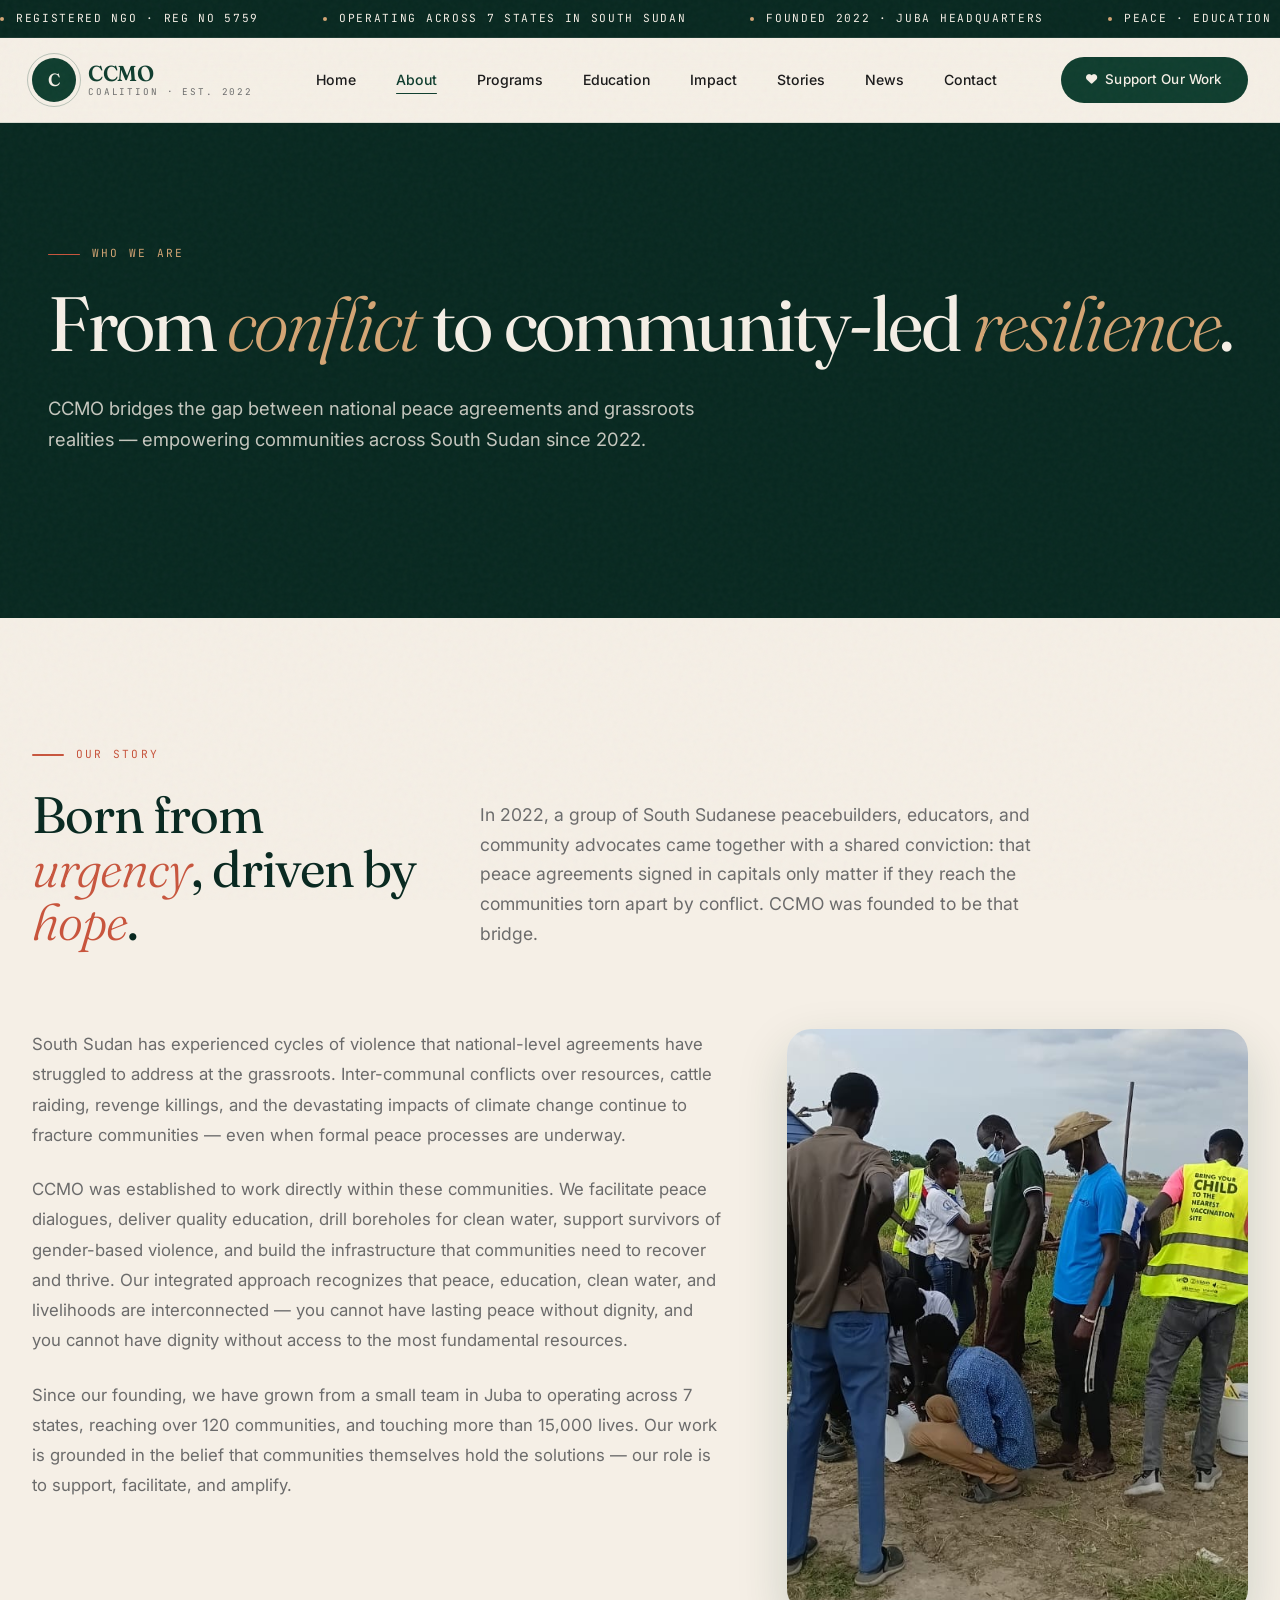
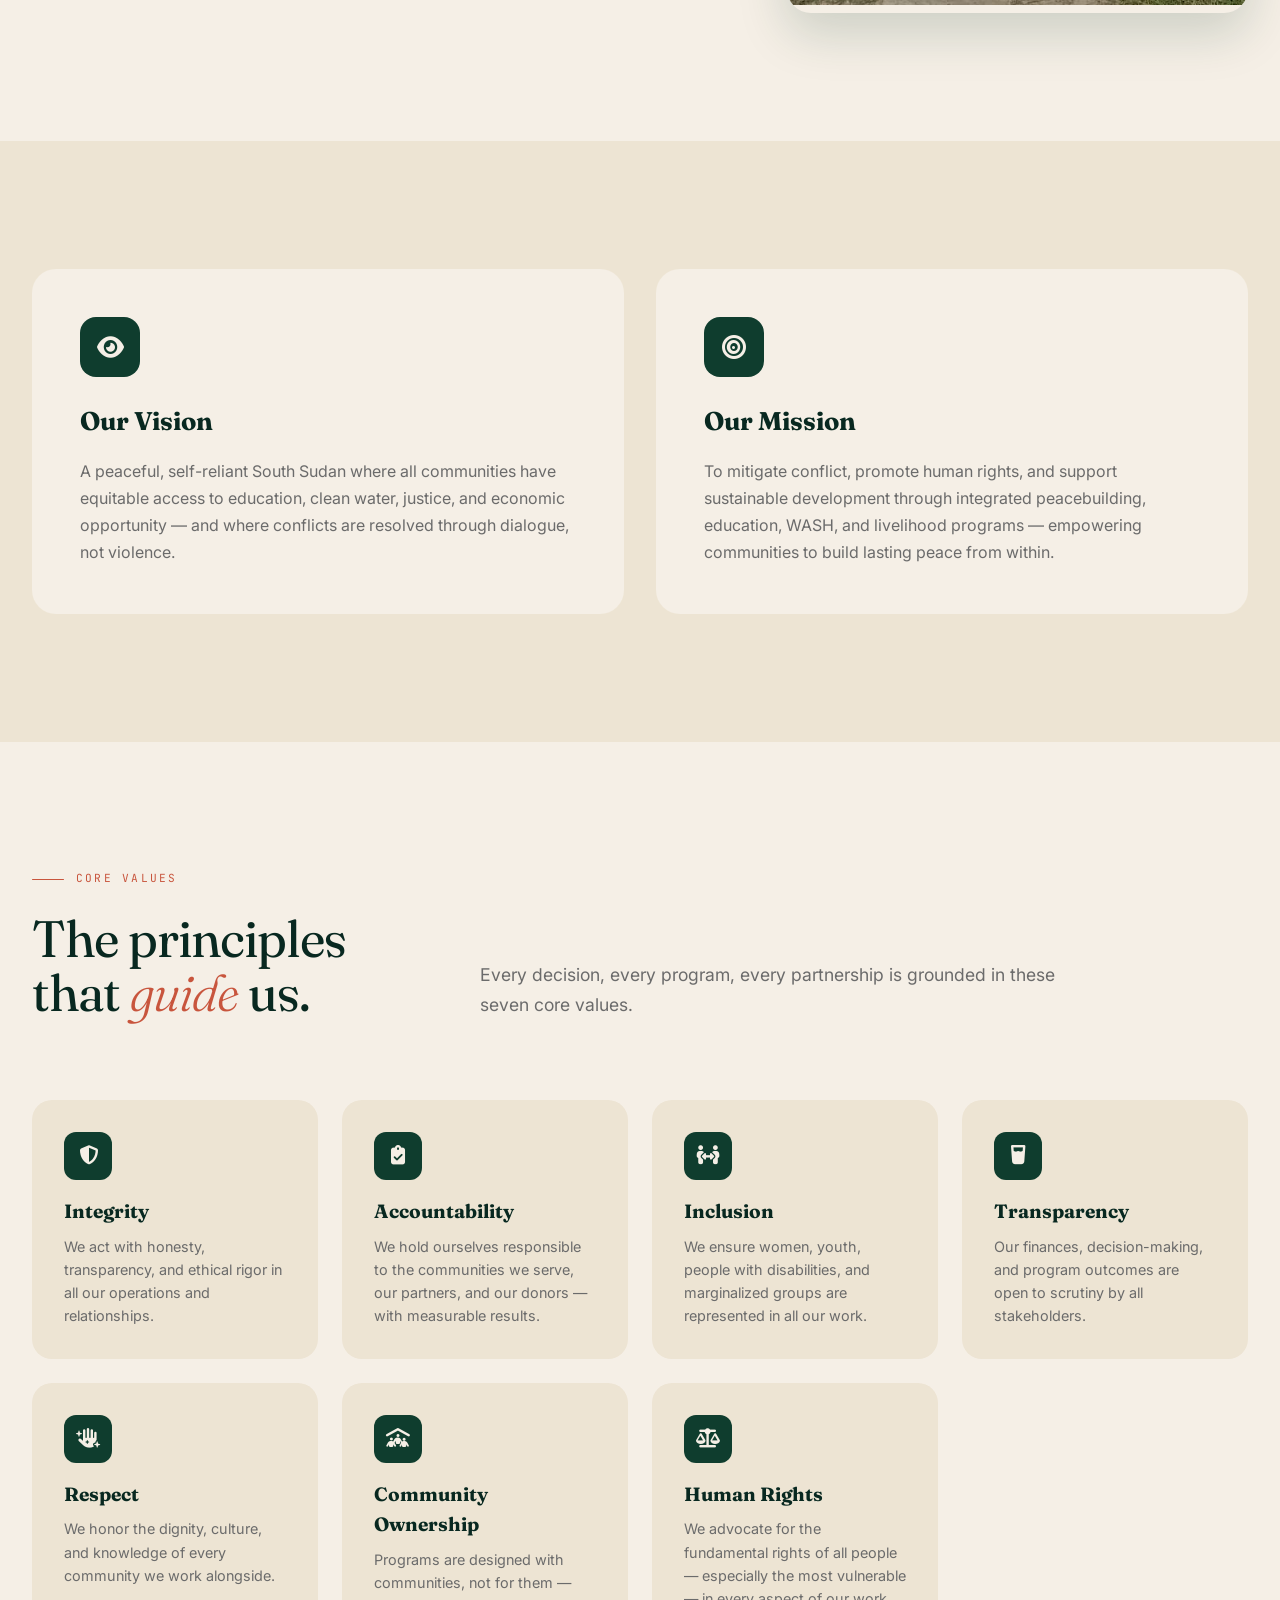
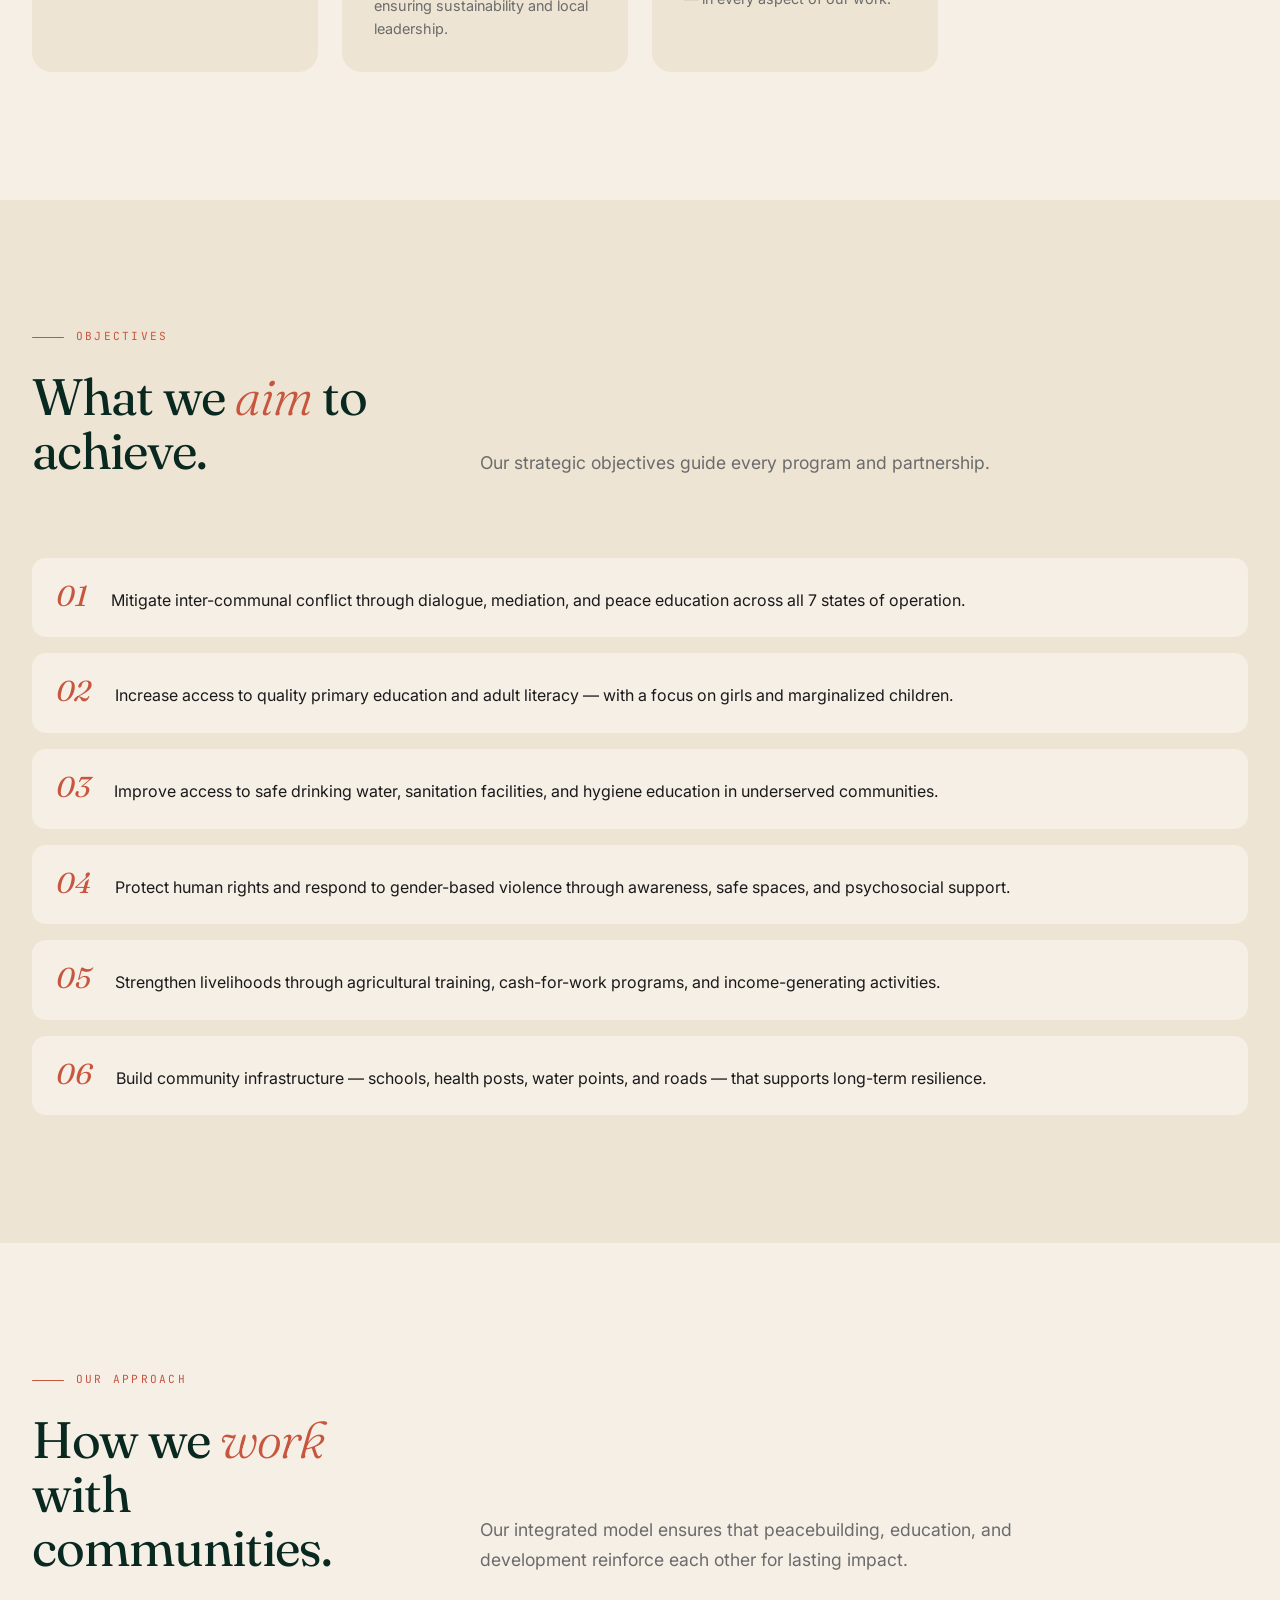
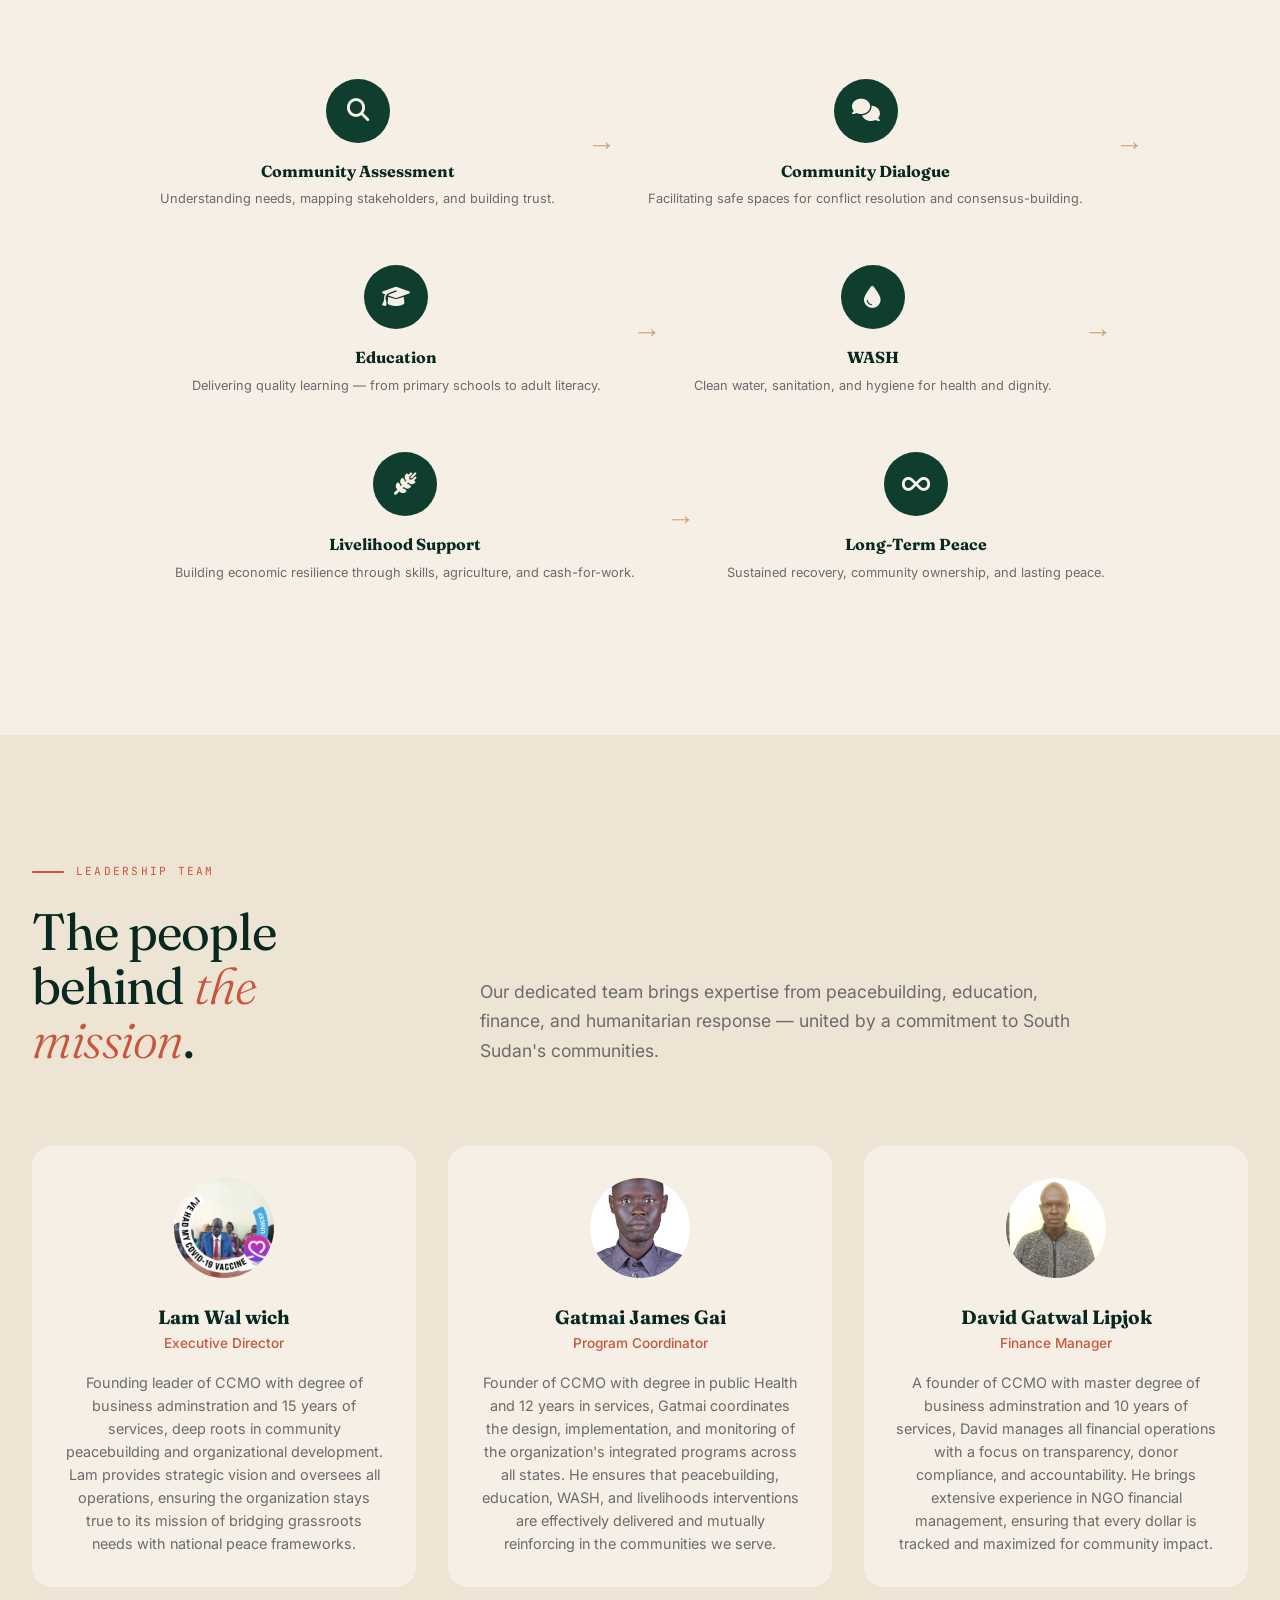
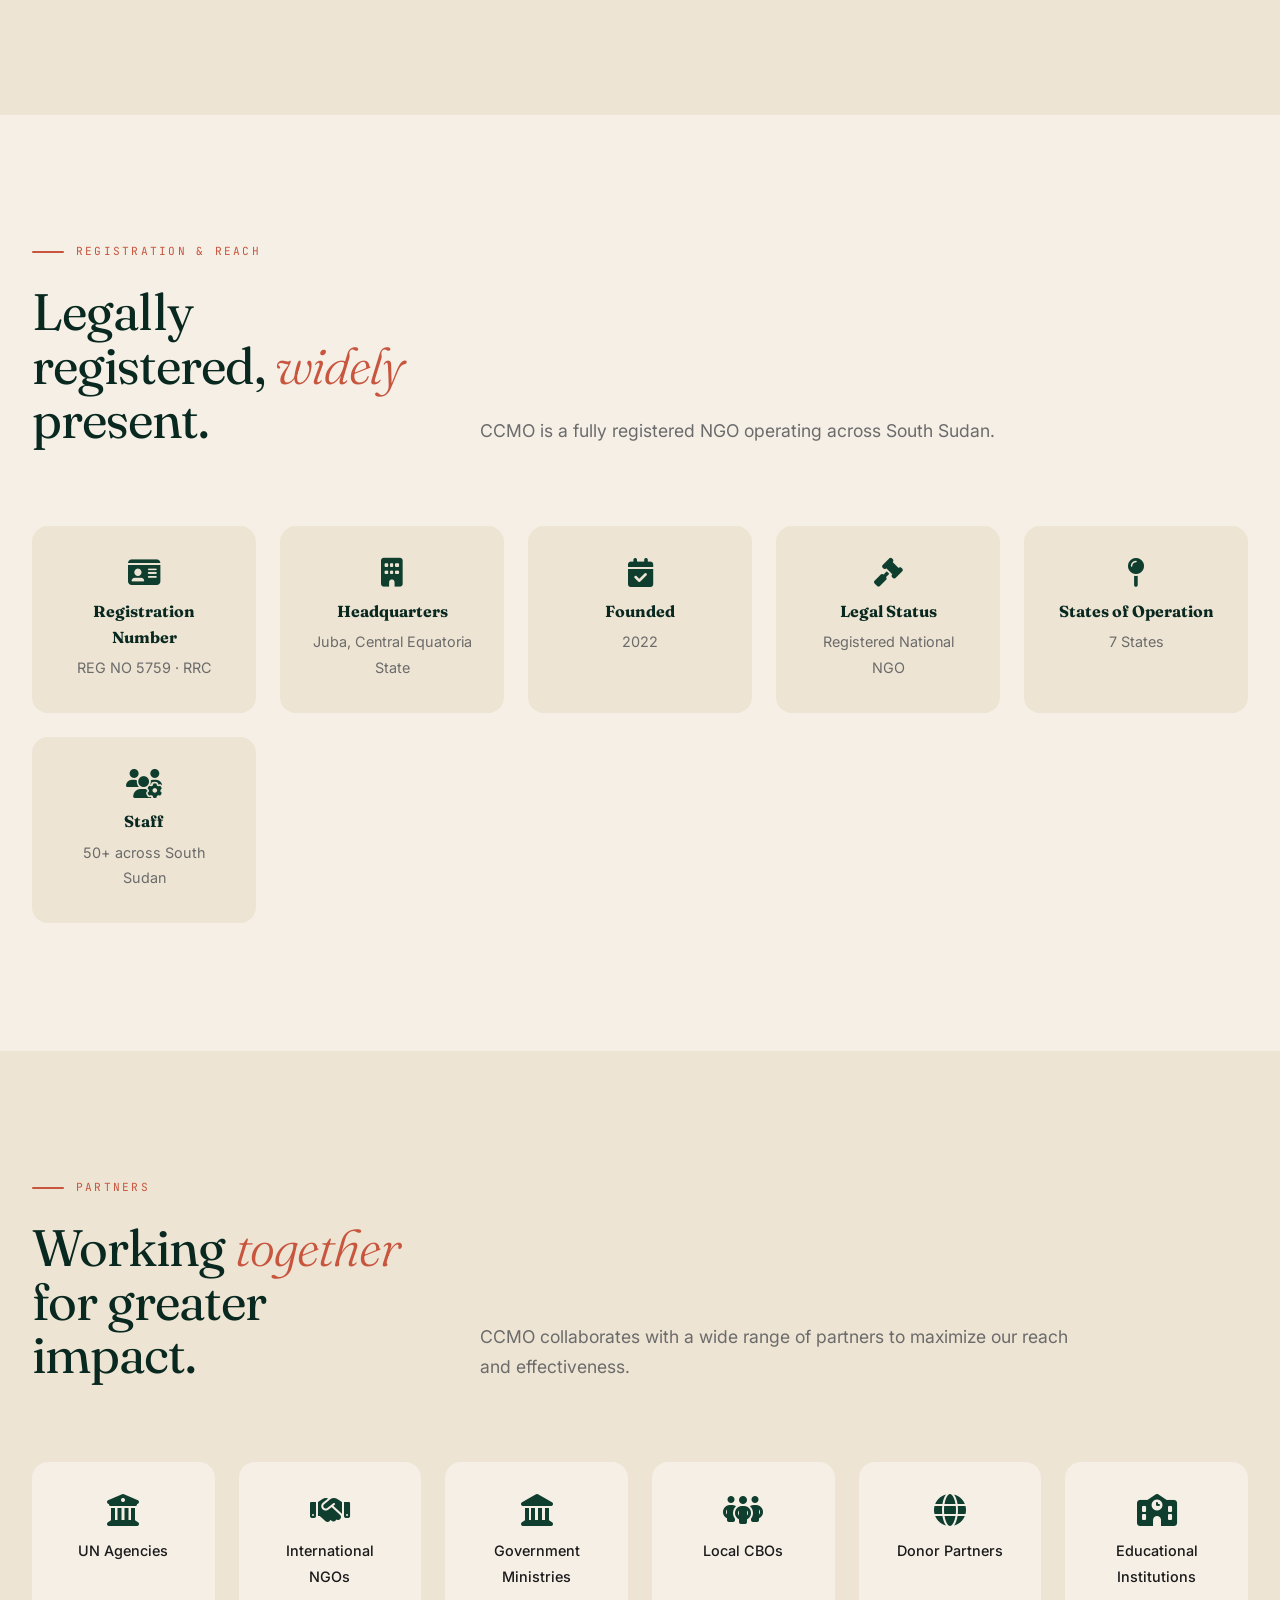
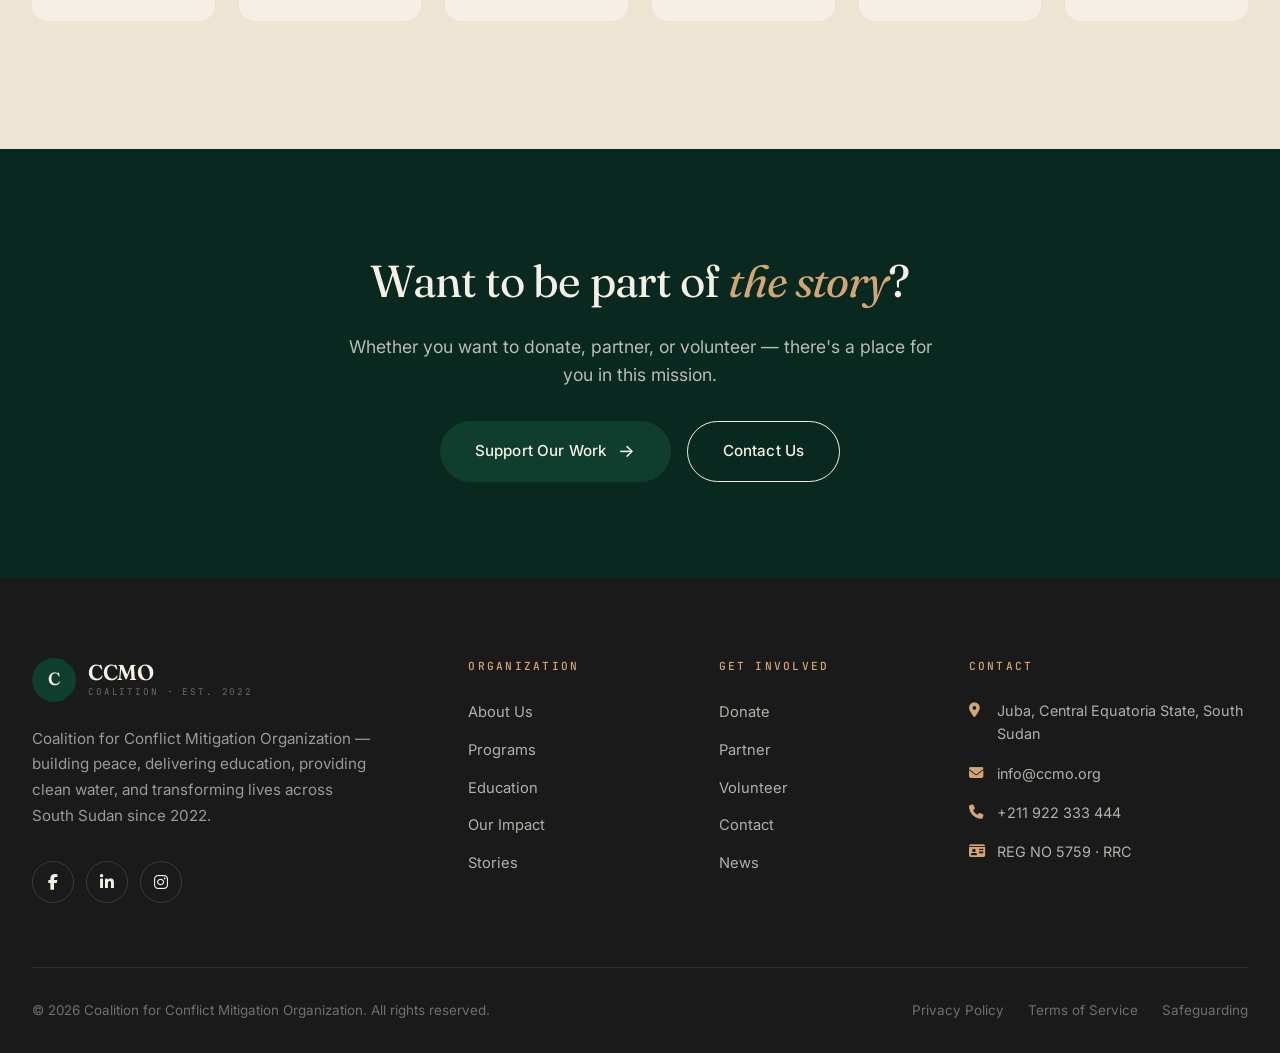
==== commit f68d6e71: "Update about.html" ====
--- a/about.html
+++ b/about.html
@@ -153,7 +153,7 @@
                 </div>
                 <h4>Lam Wal wich</h4>
                 <span class="leader-title">Executive Director</span>
-                <p>Founding leader of CCMO with deep roots in community peacebuilding and organizational development. Lam provides strategic vision and oversees all operations, ensuring the organization stays true to its mission of bridging grassroots needs with national peace frameworks.</p>
+                <p>Founding leader of CCMO with degree of business adminstration and 15 years of services, deep roots in community peacebuilding and organizational development. Lam provides strategic vision and oversees all operations, ensuring the organization stays true to its mission of bridging grassroots needs with national peace frameworks.</p>
             </div>
 
             <!-- Gatmai James Gai - Program Coordinator -->
@@ -163,7 +163,7 @@
                 </div>
                 <h4>Gatmai James Gai</h4>
                 <span class="leader-title">Program Coordinator</span>
-                <p>As a founder of CCMO, Gatmai coordinates the design, implementation, and monitoring of the organization's integrated programs across all states. He ensures that peacebuilding, education, WASH, and livelihoods interventions are effectively delivered and mutually reinforcing in the communities we serve.</p>
+                <p>Founder of CCMO with degree in public Health and 12 years in services, Gatmai coordinates the design, implementation, and monitoring of the organization's integrated programs across all states. He ensures that peacebuilding, education, WASH, and livelihoods interventions are effectively delivered and mutually reinforcing in the communities we serve.</p>
             </div>
 
             <!-- David Gatwal Lipjok - Finance Manager -->
@@ -173,7 +173,7 @@
                 </div>
                 <h4>David Gatwal Lipjok</h4>
                 <span class="leader-title">Finance Manager</span>
-                <p>A founder of CCMO, David manages all financial operations with a focus on transparency, donor compliance, and accountability. He brings extensive experience in NGO financial management, ensuring that every dollar is tracked and maximized for community impact.</p>
+                <p>A founder of CCMO with master degree of business adminstration and 10 years of services, David manages all financial operations with a focus on transparency, donor compliance, and accountability. He brings extensive experience in NGO financial management, ensuring that every dollar is tracked and maximized for community impact.</p>
             </div>
         </div>
     </div>
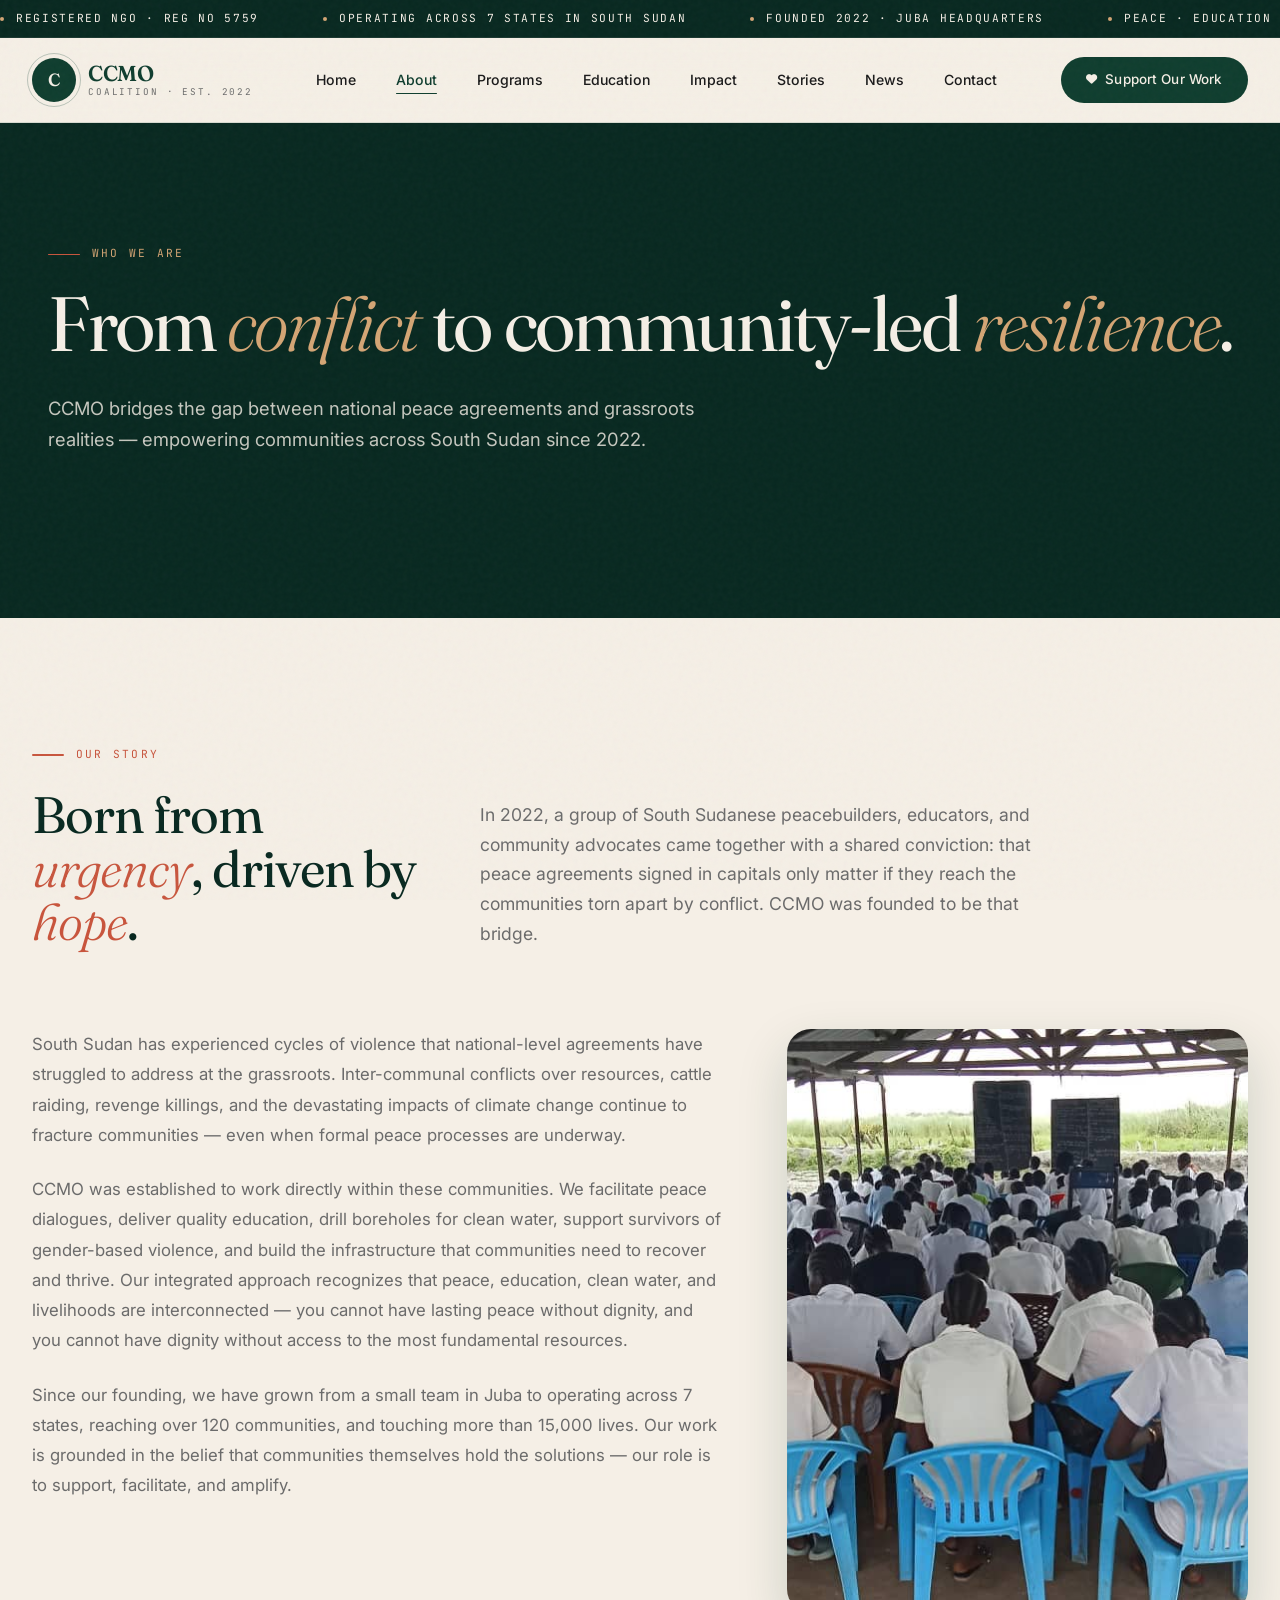
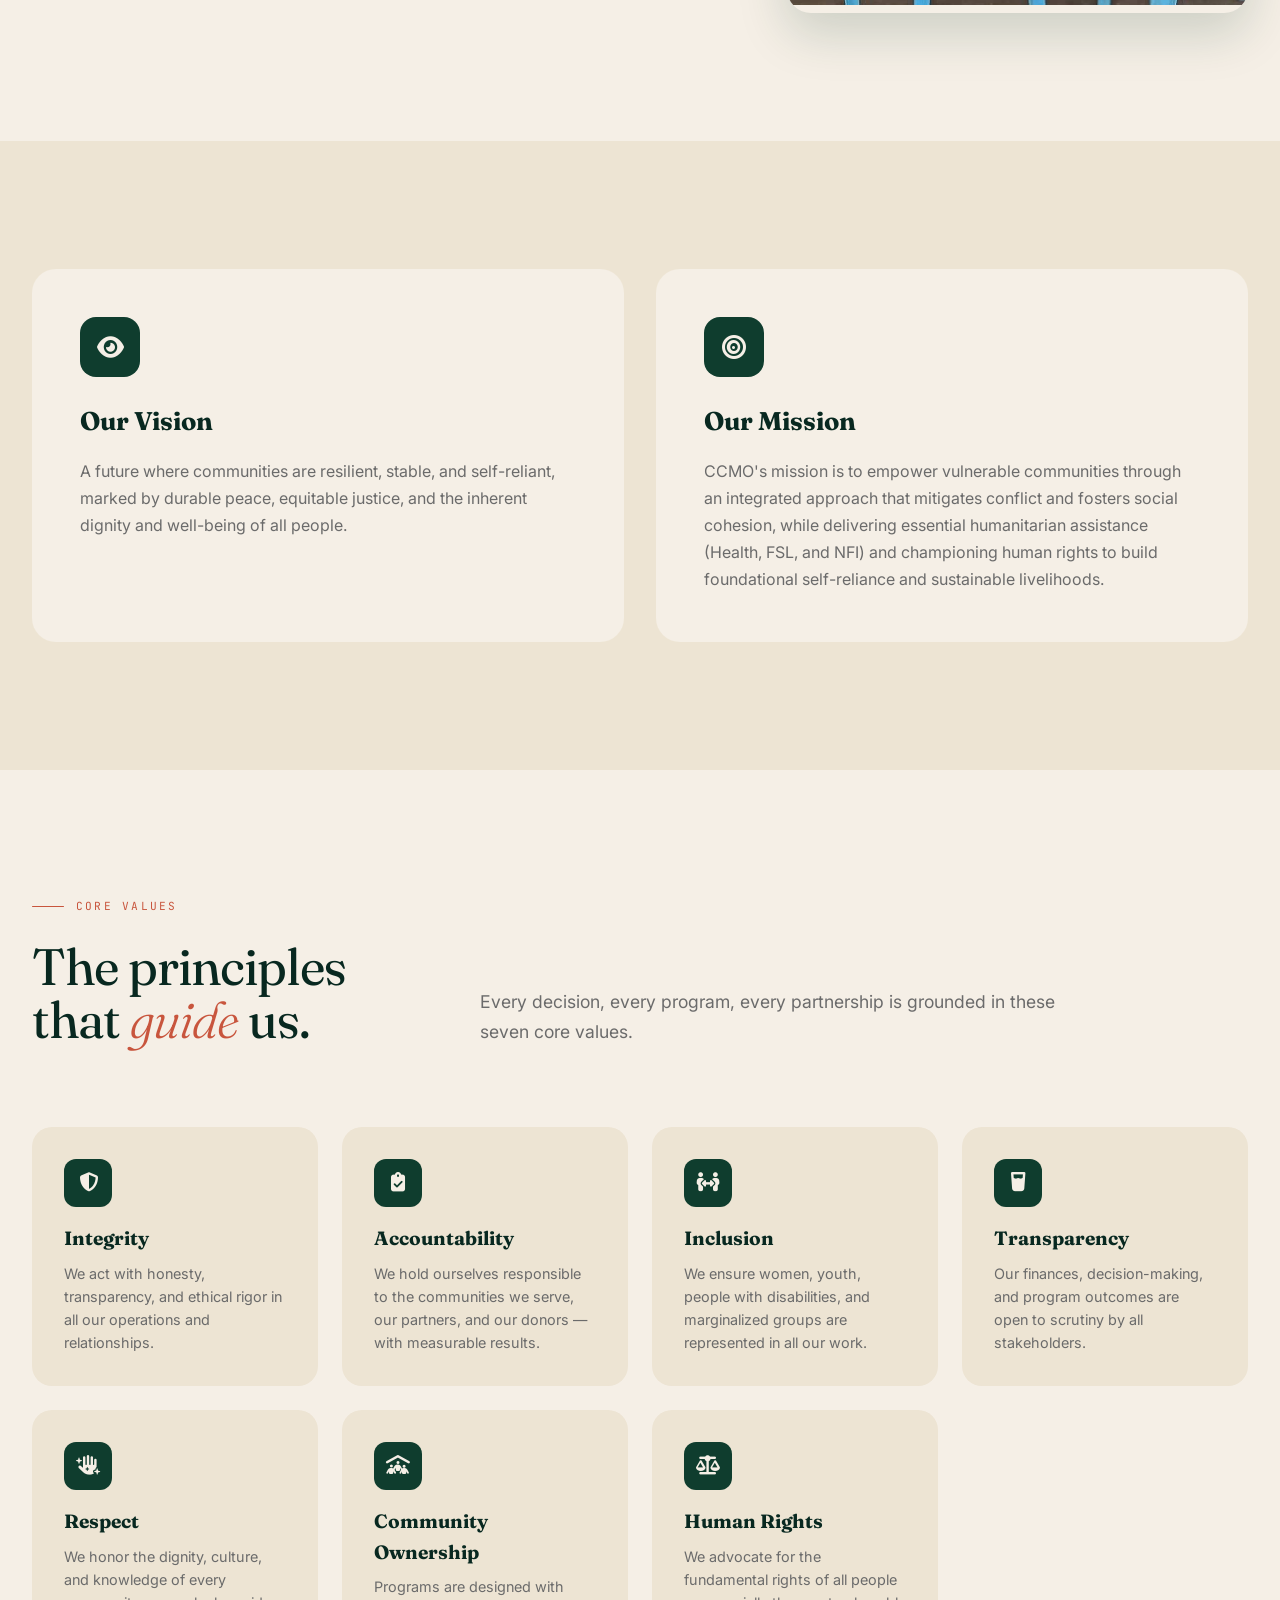
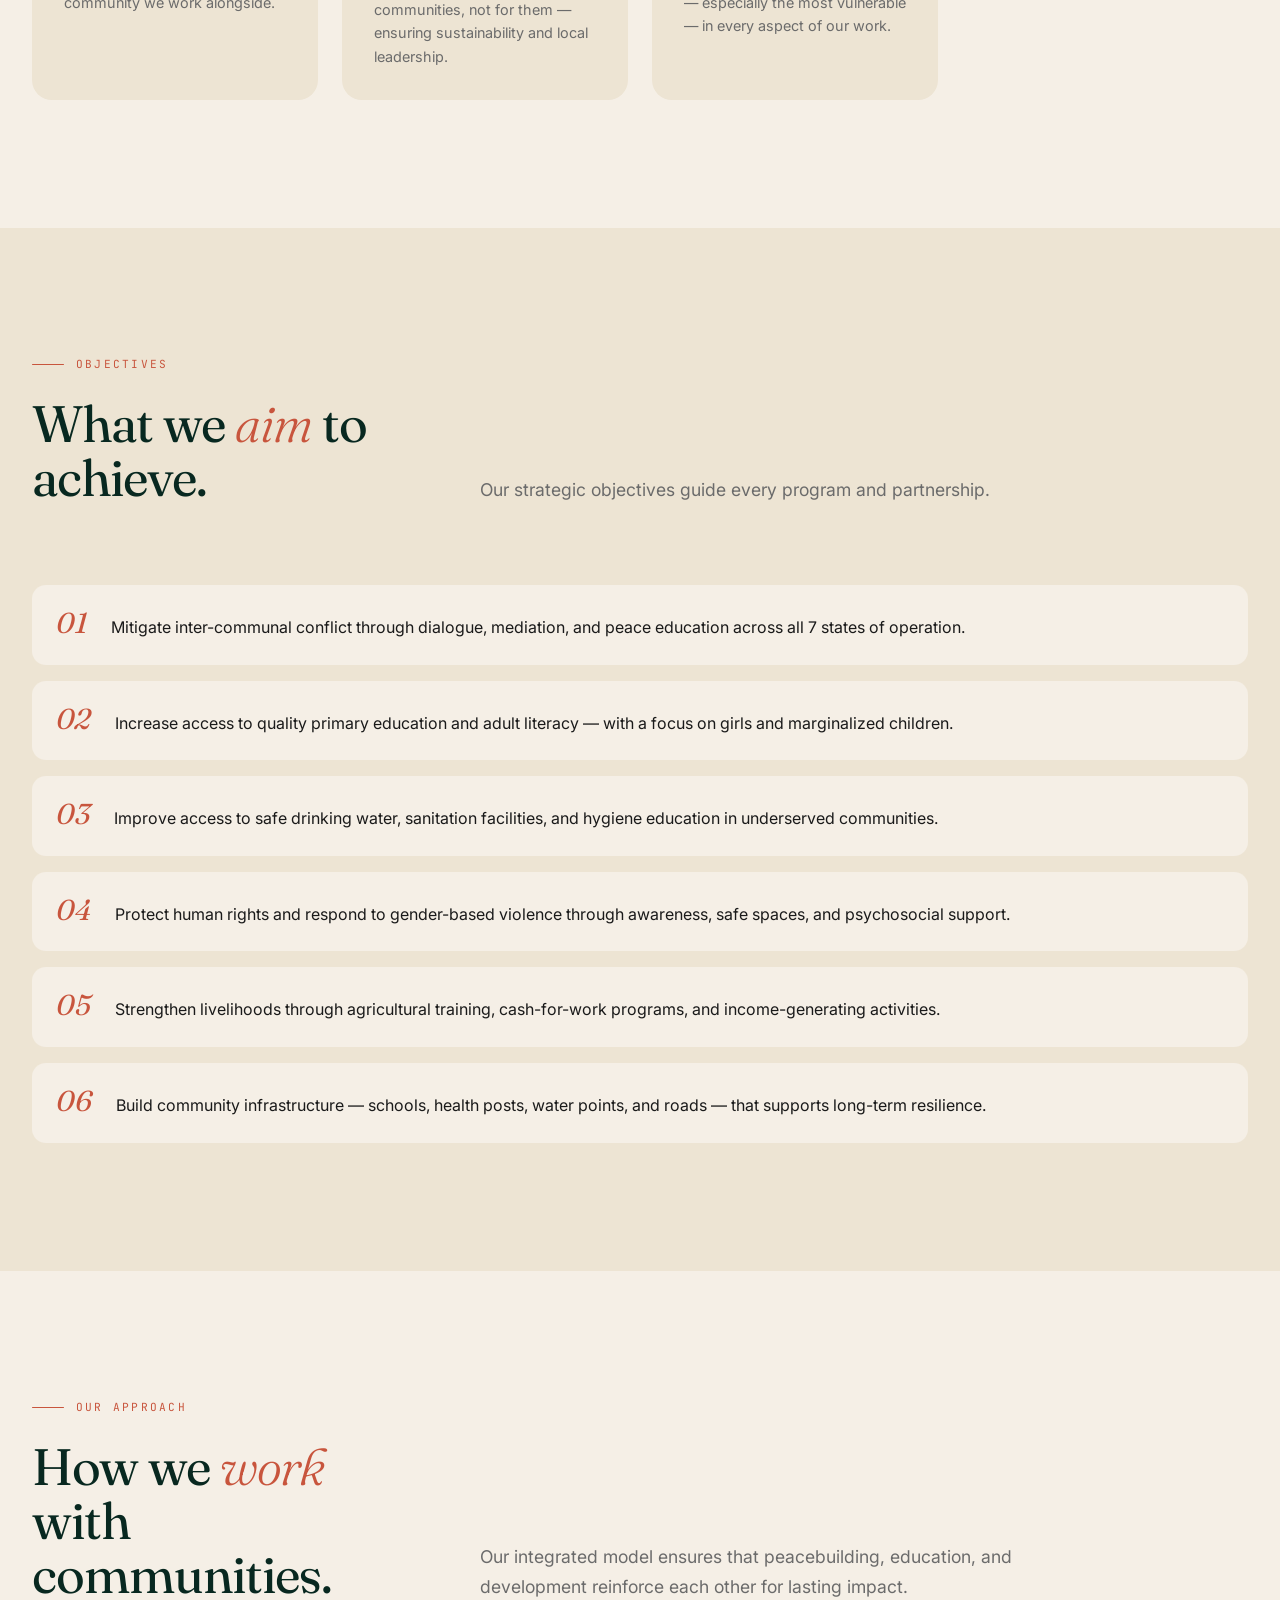
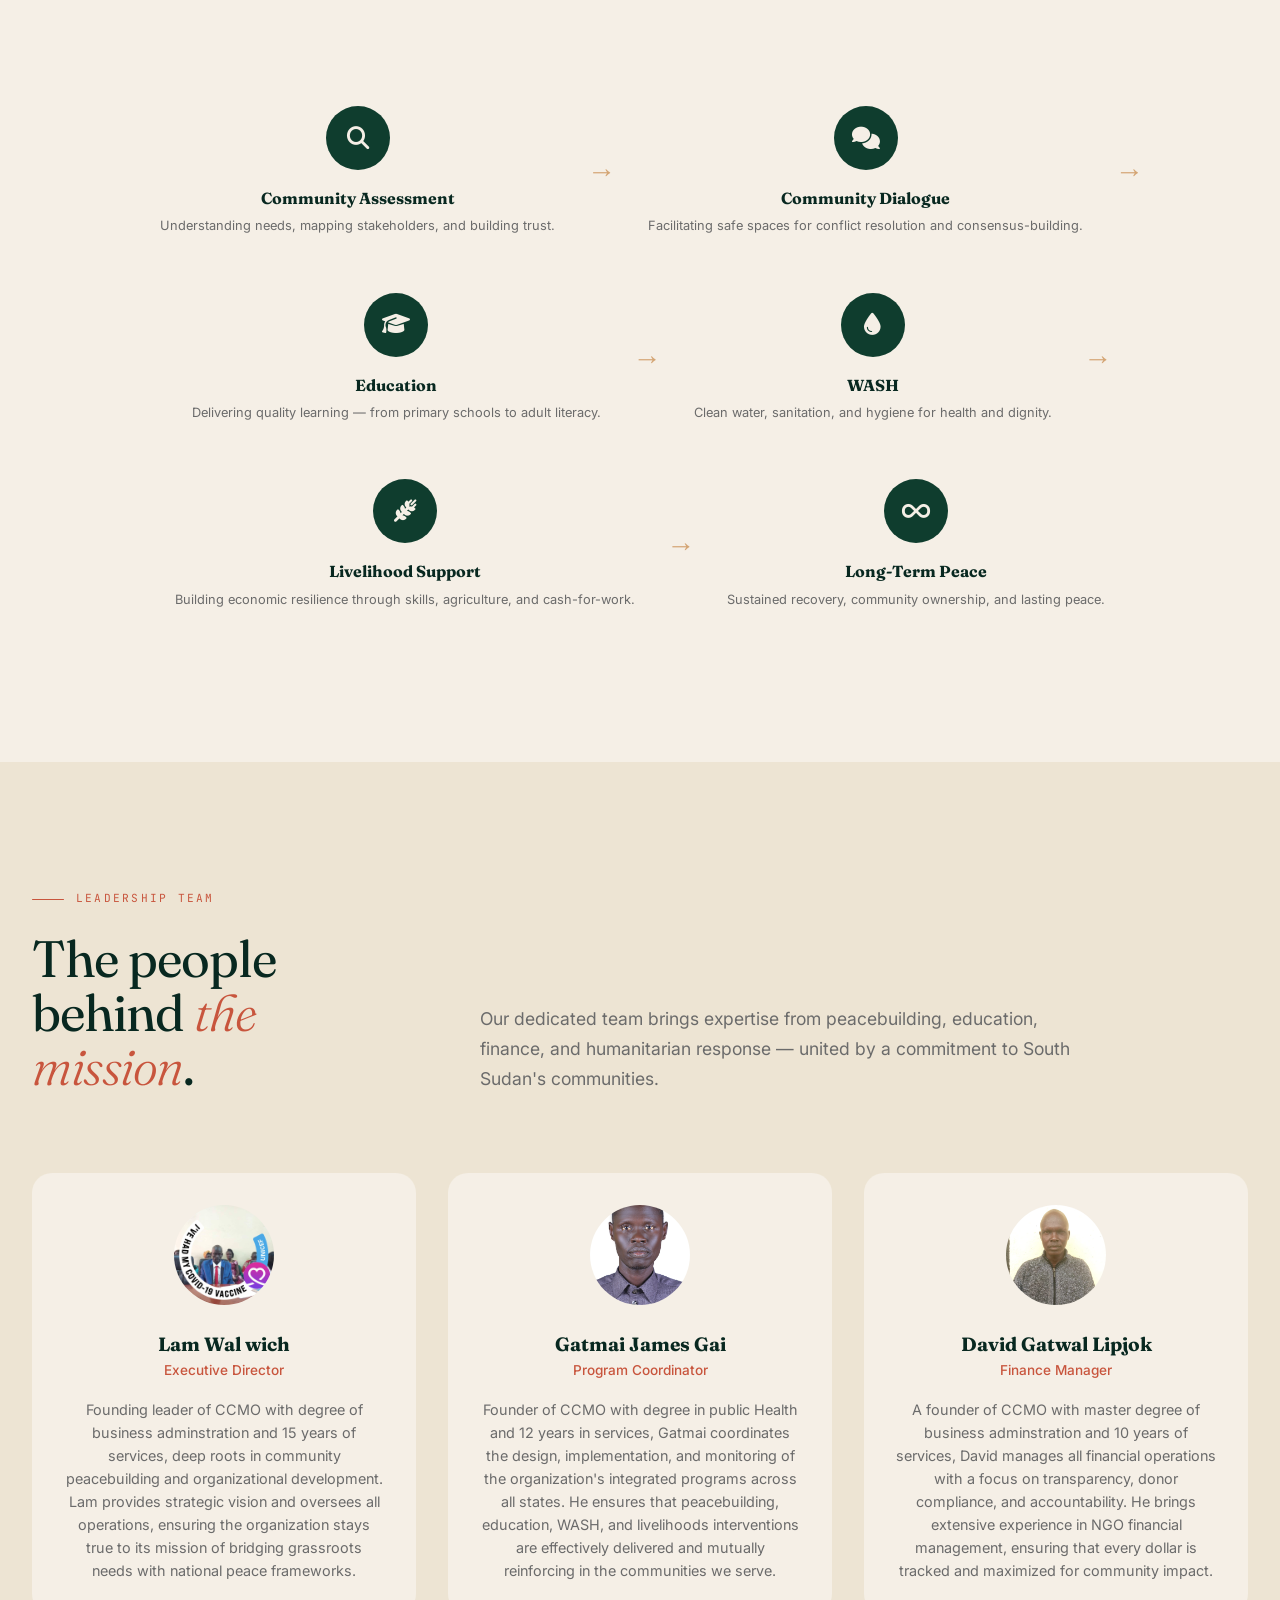
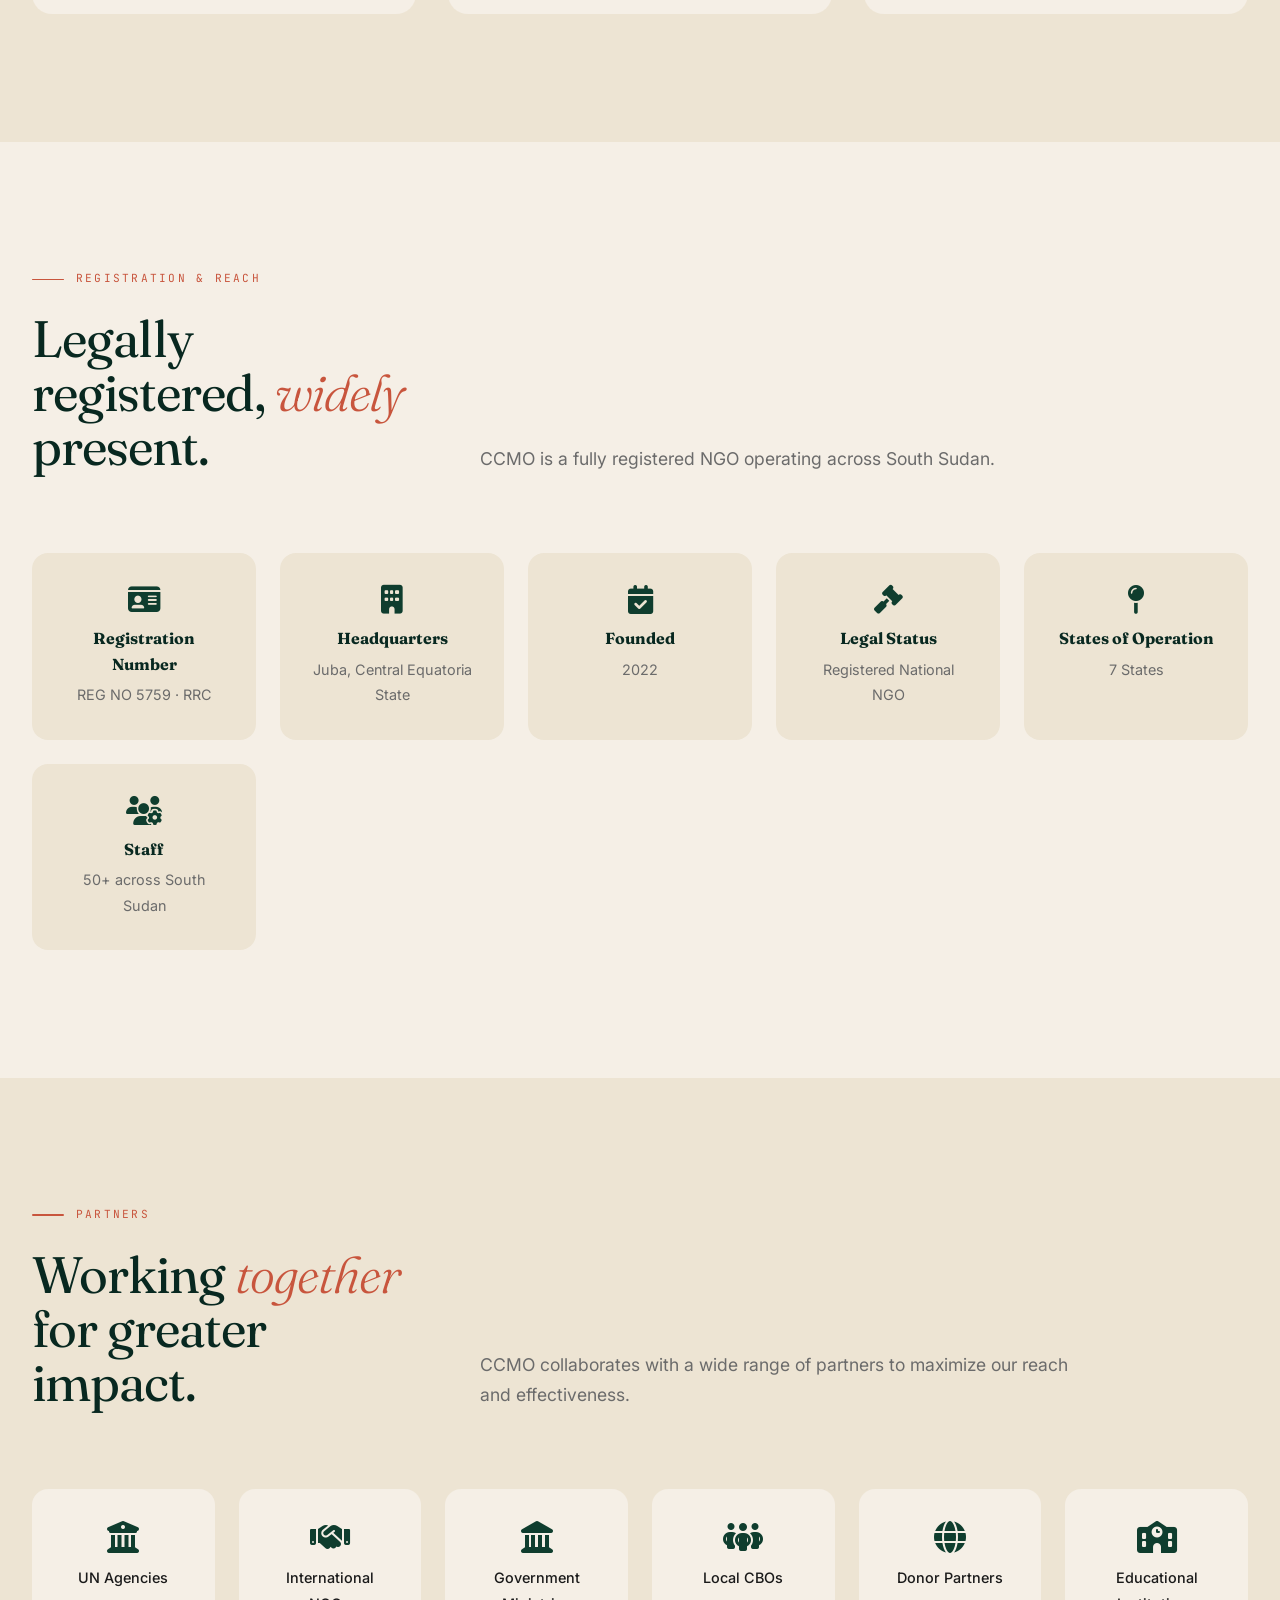
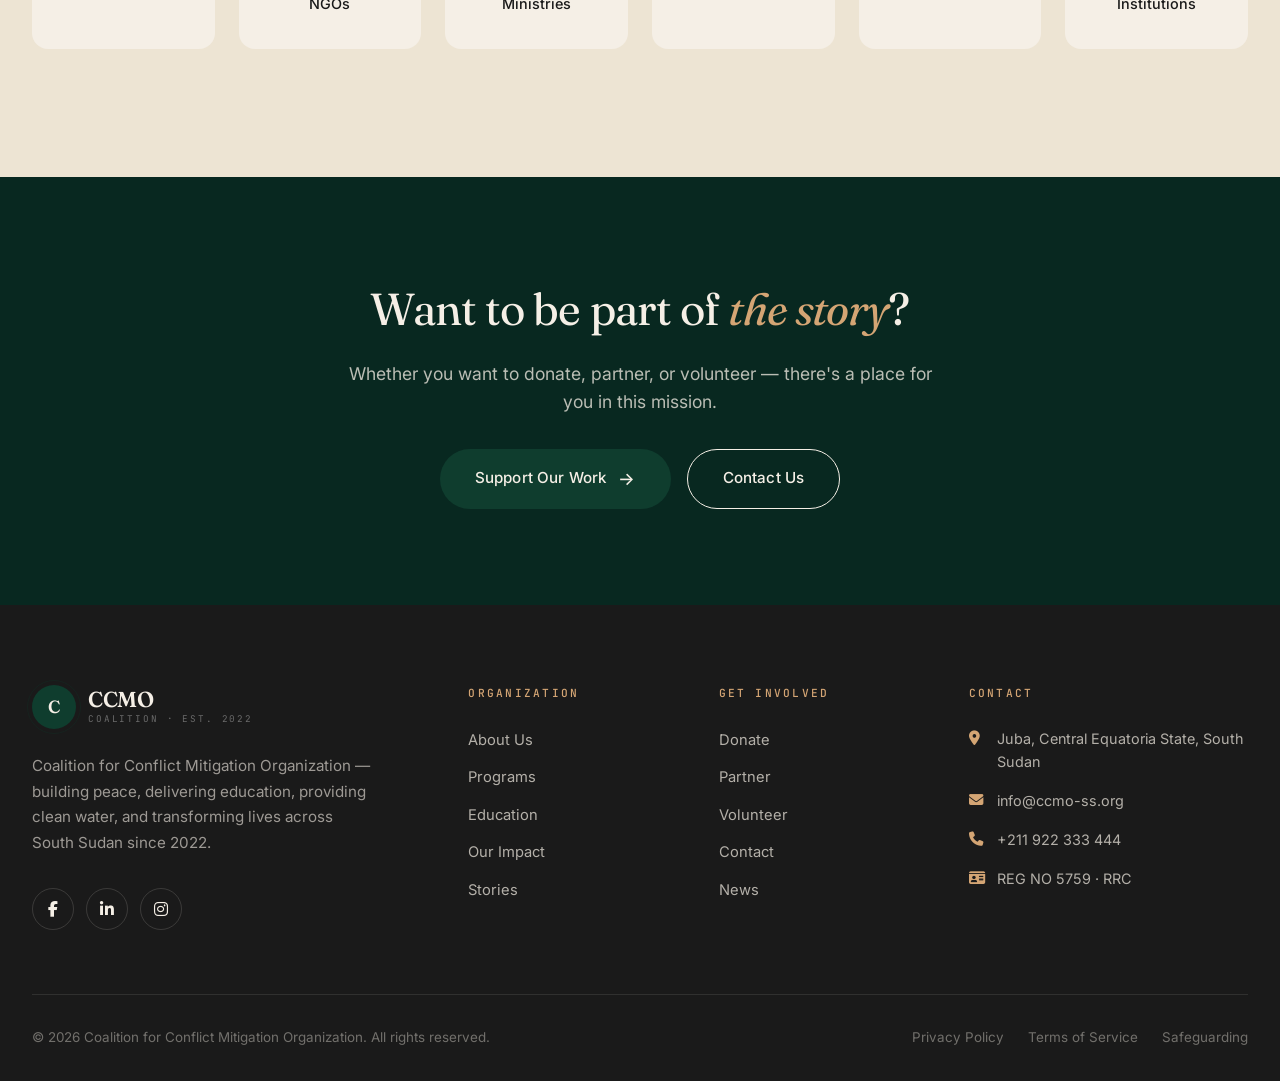
==== commit bedc7429: "Update about.html" ====
--- a/about.html
+++ b/about.html
@@ -62,28 +62,28 @@
                     <p>CCMO was established to work directly within these communities. We facilitate peace dialogues, deliver quality education, drill boreholes for clean water, support survivors of gender-based violence, and build the infrastructure that communities need to recover and thrive. Our integrated approach recognizes that peace, education, clean water, and livelihoods are interconnected — you cannot have lasting peace without dignity, and you cannot have dignity without access to the most fundamental resources.</p>
                     <p>Since our founding, we have grown from a small team in Juba to operating across 7 states, reaching over 120 communities, and touching more than 15,000 lives. Our work is grounded in the belief that communities themselves hold the solutions — our role is to support, facilitate, and amplify.</p>
                 </div>
-                <div class="about-story-image"><img src="assets/ccmd4.jpeg" alt="CCMO community work" loading="lazy"></div>
-            </div>
-        </div>
-    </section>
-
-    <!-- VISION & MISSION -->
-    <section class="section" style="background:var(--cream-warm);">
-        <div class="container">
-            <div class="vm-grid reveal">
-                <div class="vm-card">
-                    <div class="vm-icon"><i class="fas fa-eye"></i></div>
-                    <h3>Our Vision</h3>
-                    <p>A peaceful, self-reliant South Sudan where all communities have equitable access to education, clean water, justice, and economic opportunity — and where conflicts are resolved through dialogue, not violence.</p>
-                </div>
-                <div class="vm-card">
-                    <div class="vm-icon"><i class="fas fa-bullseye"></i></div>
-                    <h3>Our Mission</h3>
-                    <p>To mitigate conflict, promote human rights, and support sustainable development through integrated peacebuilding, education, WASH, and livelihood programs — empowering communities to build lasting peace from within.</p>
-                </div>
-            </div>
-        </div>
-    </section>
+                <div class="about-story-image"><img src="assets/ccmd15.jpeg" alt="CCMO community work" loading="lazy"></div>
+            </div>
+        </div>
+    </section>
+
+   <!-- VISION & MISSION -->
+<section class="section" style="background:var(--cream-warm);">
+    <div class="container">
+        <div class="vm-grid reveal">
+            <div class="vm-card">
+                <div class="vm-icon"><i class="fas fa-eye"></i></div>
+                <h3>Our Vision</h3>
+                <p>A future where communities are resilient, stable, and self-reliant, marked by durable peace, equitable justice, and the inherent dignity and well-being of all people.</p>
+            </div>
+            <div class="vm-card">
+                <div class="vm-icon"><i class="fas fa-bullseye"></i></div>
+                <h3>Our Mission</h3>
+                <p>CCMO's mission is to empower vulnerable communities through an integrated approach that mitigates conflict and fosters social cohesion, while delivering essential humanitarian assistance (Health, FSL, and NFI) and championing human rights to build foundational self-reliance and sustainable livelihoods.</p>
+            </div>
+        </div>
+    </div>
+</section>
 
     <!-- CORE VALUES -->
     <section class="section">
@@ -220,7 +220,7 @@
                 <div class="footer-brand"><a href="index.html" class="logo"><div class="logo-mark">C</div><div class="logo-text"><strong>CCMO</strong><span>Coalition · Est. 2022</span></div></a><p>Coalition for Conflict Mitigation Organization — building peace, delivering education, providing clean water, and transforming lives across South Sudan since 2022.</p><div class="footer-social"><a href="#" aria-label="Facebook"><i class="fab fa-facebook-f"></i></a><a href="#" aria-label="LinkedIn"><i class="fab fa-linkedin-in"></i></a><a href="#" aria-label="Instagram"><i class="fab fa-instagram"></i></a></div></div>
                 <div class="footer-col"><h4>Organization</h4><ul><li><a href="about.html">About Us</a></li><li><a href="programs.html">Programs</a></li><li><a href="education.html">Education</a></li><li><a href="impact.html">Our Impact</a></li><li><a href="stories.html">Stories</a></li></ul></div>
                 <div class="footer-col"><h4>Get Involved</h4><ul><li><a href="support.html">Donate</a></li><li><a href="support.html">Partner</a></li><li><a href="support.html">Volunteer</a></li><li><a href="contact.html">Contact</a></li><li><a href="news.html">News</a></li></ul></div>
-                <div class="footer-col"><h4>Contact</h4><div class="footer-contact-item"><i class="fas fa-location-dot"></i><span>Juba, Central Equatoria State, South Sudan</span></div><div class="footer-contact-item"><i class="fas fa-envelope"></i><span>info@ccmo.org</span></div><div class="footer-contact-item"><i class="fas fa-phone"></i><span>+211 922 333 444</span></div><div class="footer-contact-item"><i class="fas fa-id-card"></i><span>REG NO 5759 · RRC</span></div></div>
+                <div class="footer-col"><h4>Contact</h4><div class="footer-contact-item"><i class="fas fa-location-dot"></i><span>Juba, Central Equatoria State, South Sudan</span></div><div class="footer-contact-item"><i class="fas fa-envelope"></i><span>info@ccmo-ss.org</span></div><div class="footer-contact-item"><i class="fas fa-phone"></i><span>+211 922 333 444</span></div><div class="footer-contact-item"><i class="fas fa-id-card"></i><span>REG NO 5759 · RRC</span></div></div>
             </div>
             <div class="footer-bottom"><div>© 2026 Coalition for Conflict Mitigation Organization. All rights reserved.</div><div><a href="#">Privacy Policy</a><a href="#">Terms of Service</a><a href="#">Safeguarding</a></div></div>
         </div>
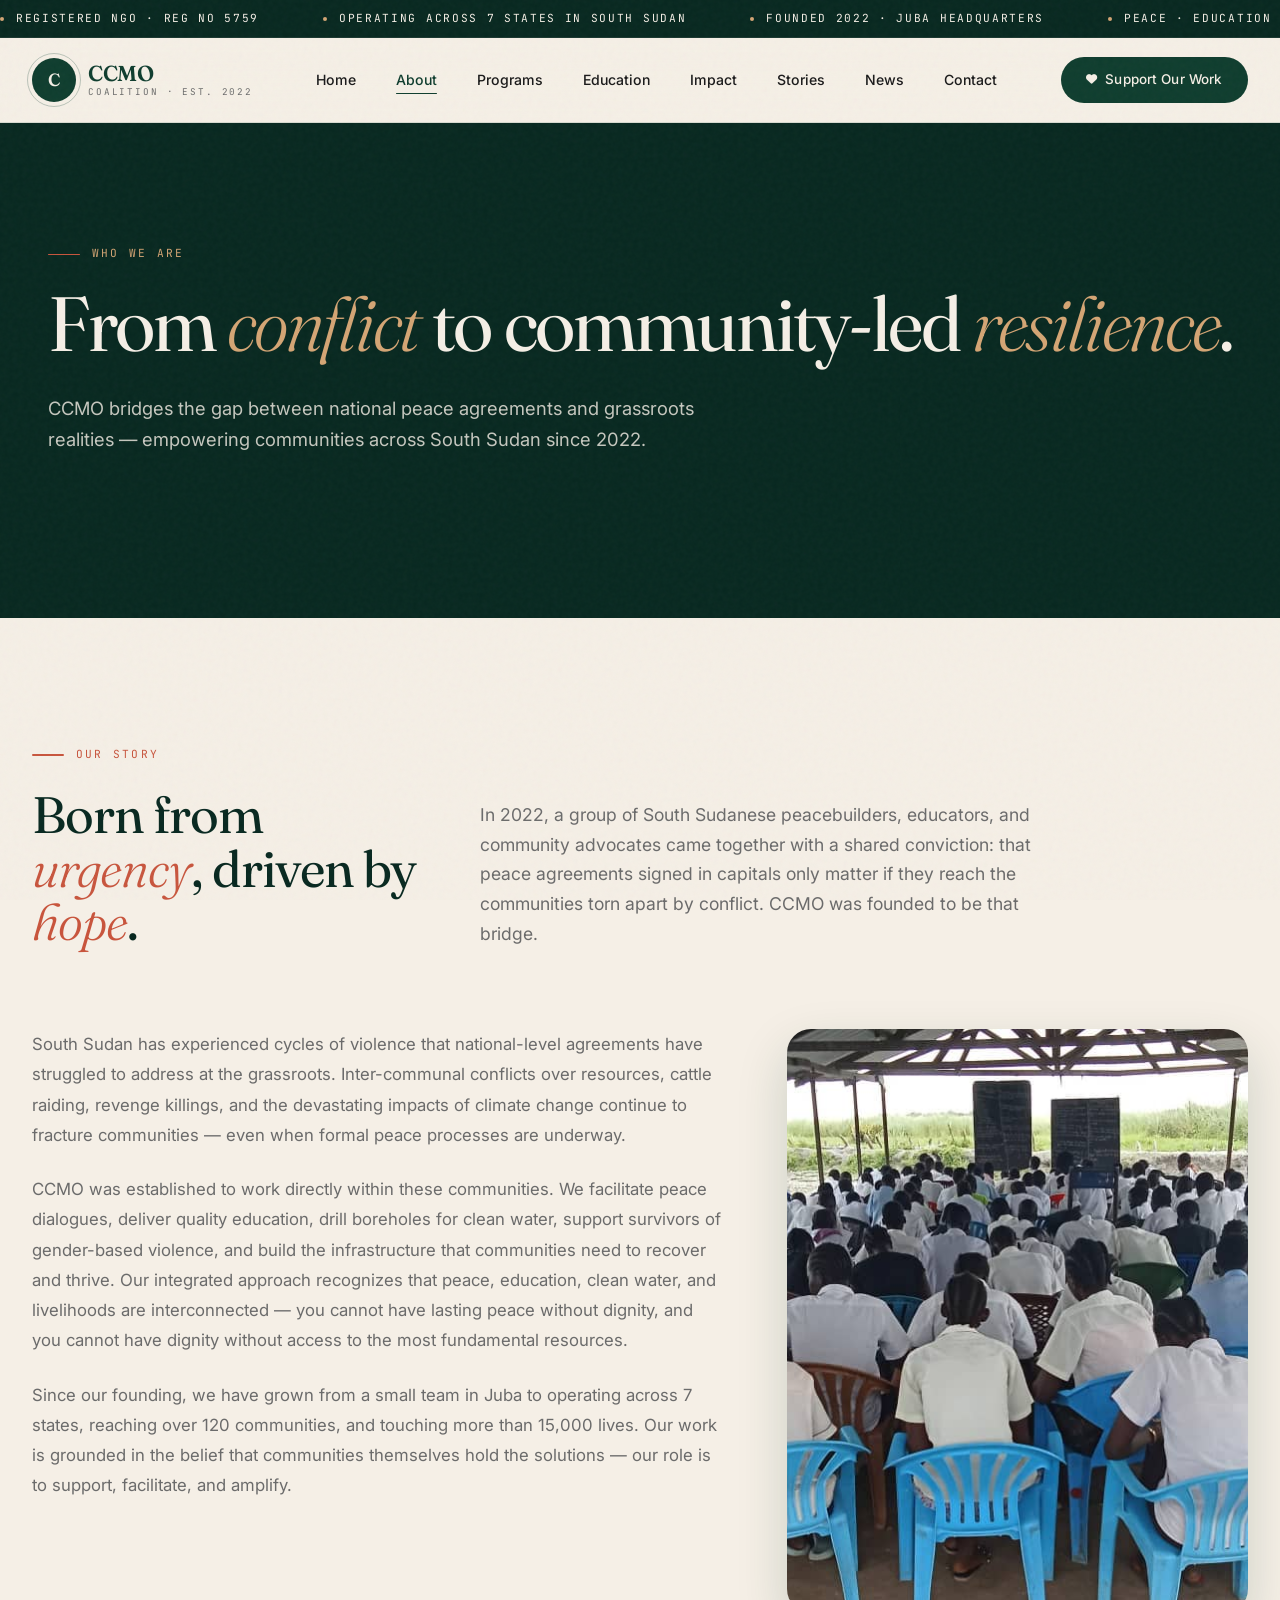
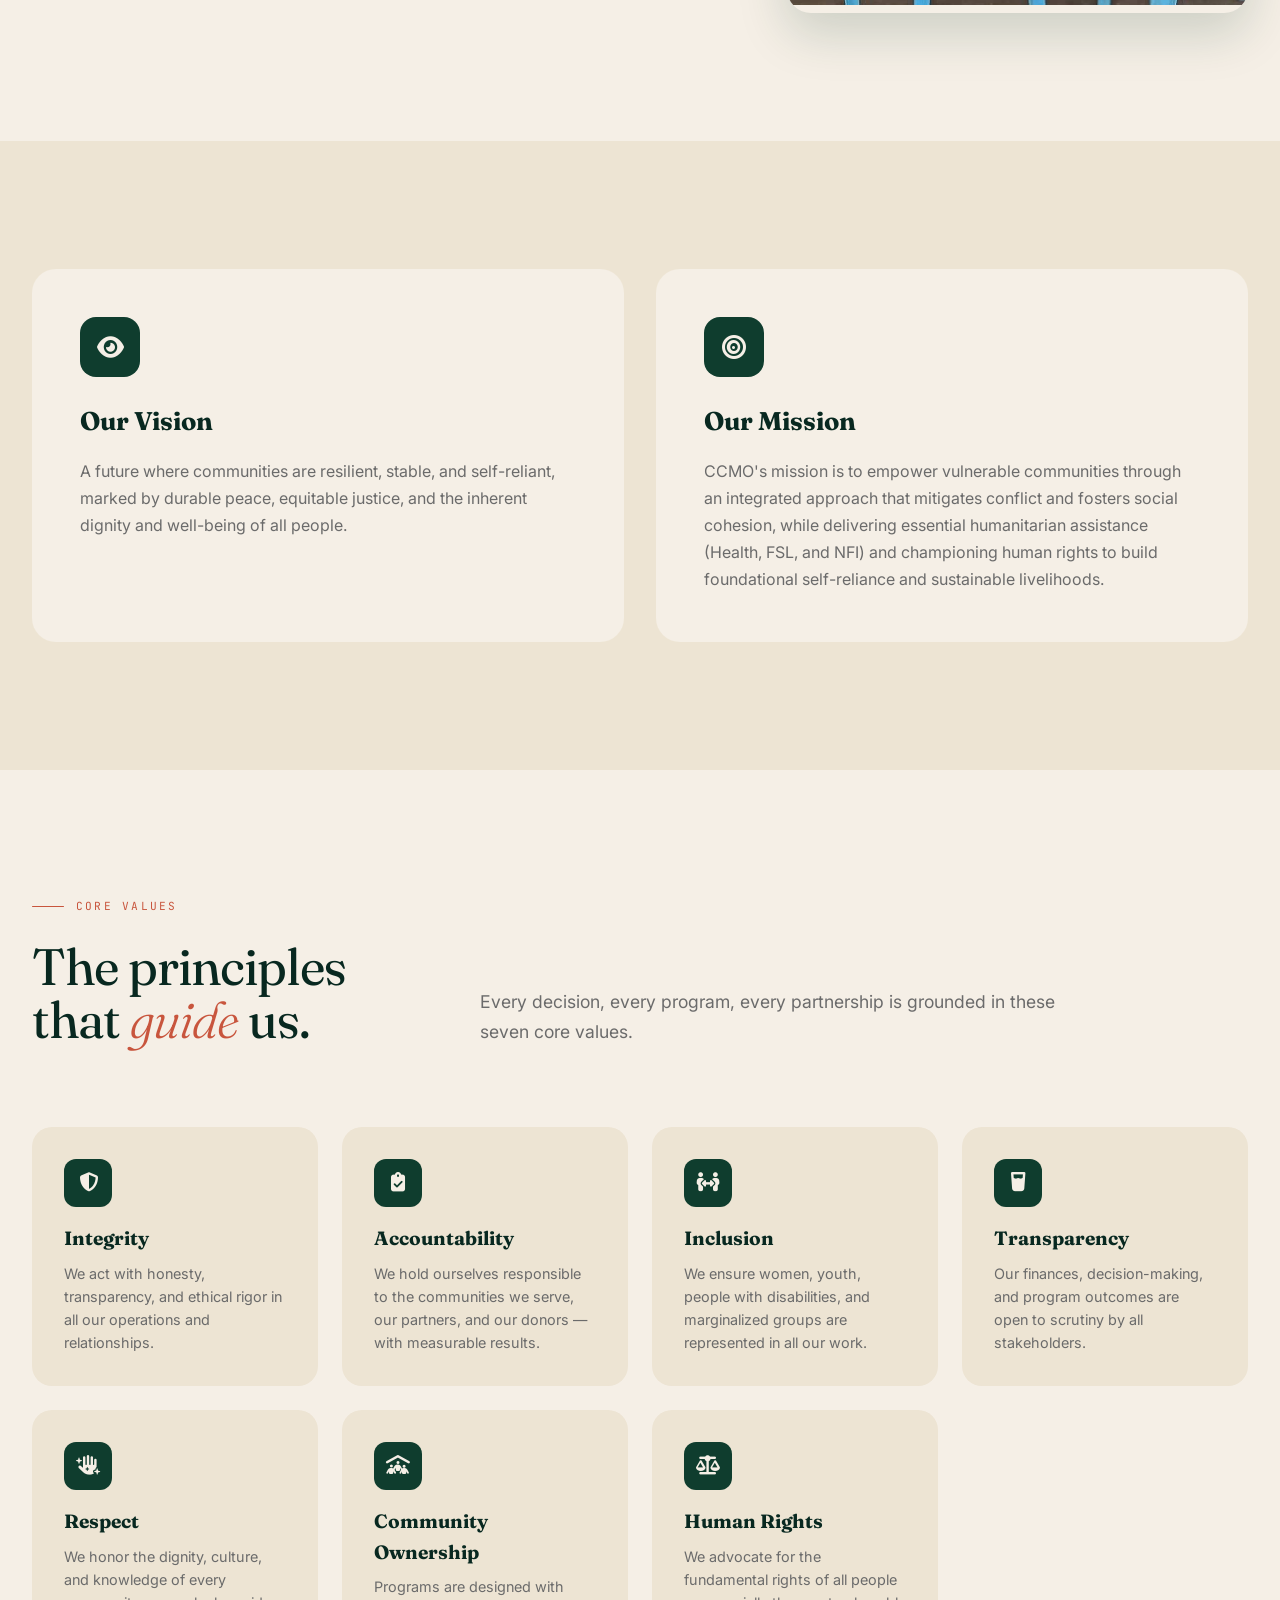
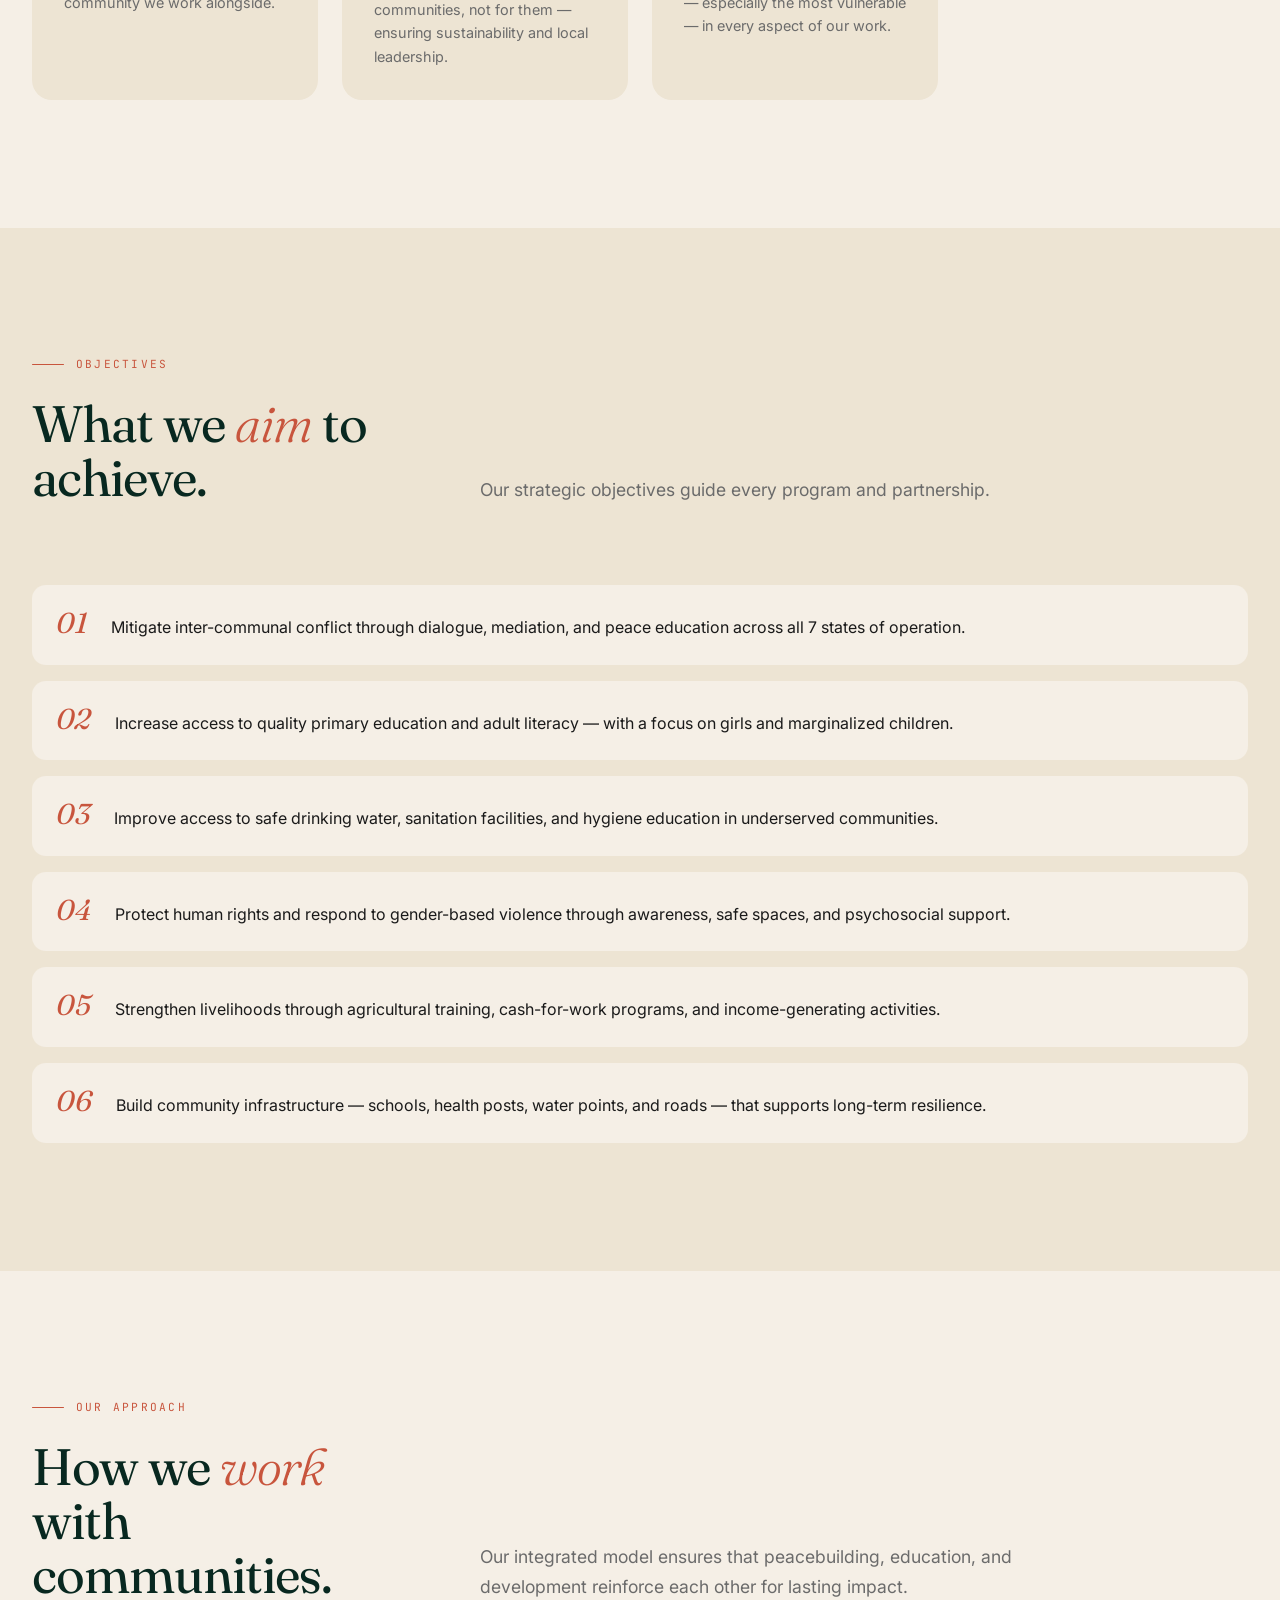
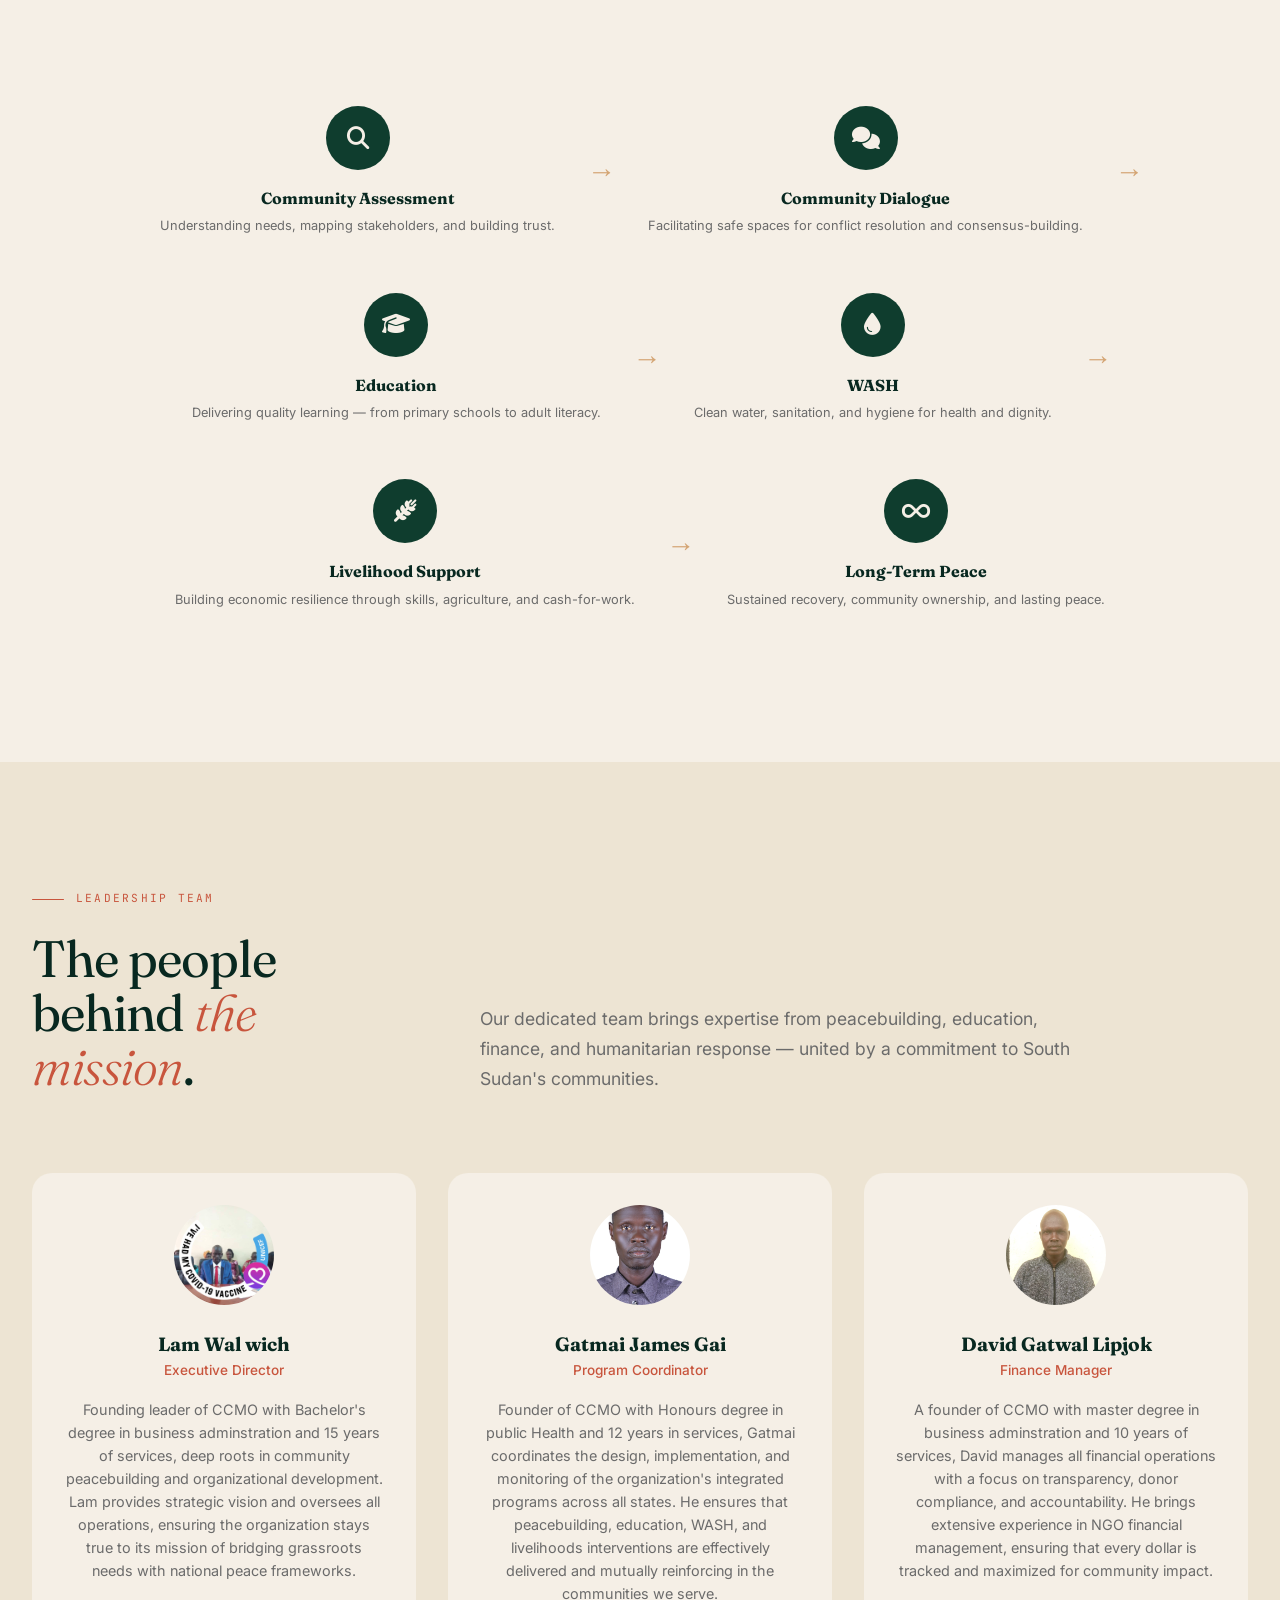
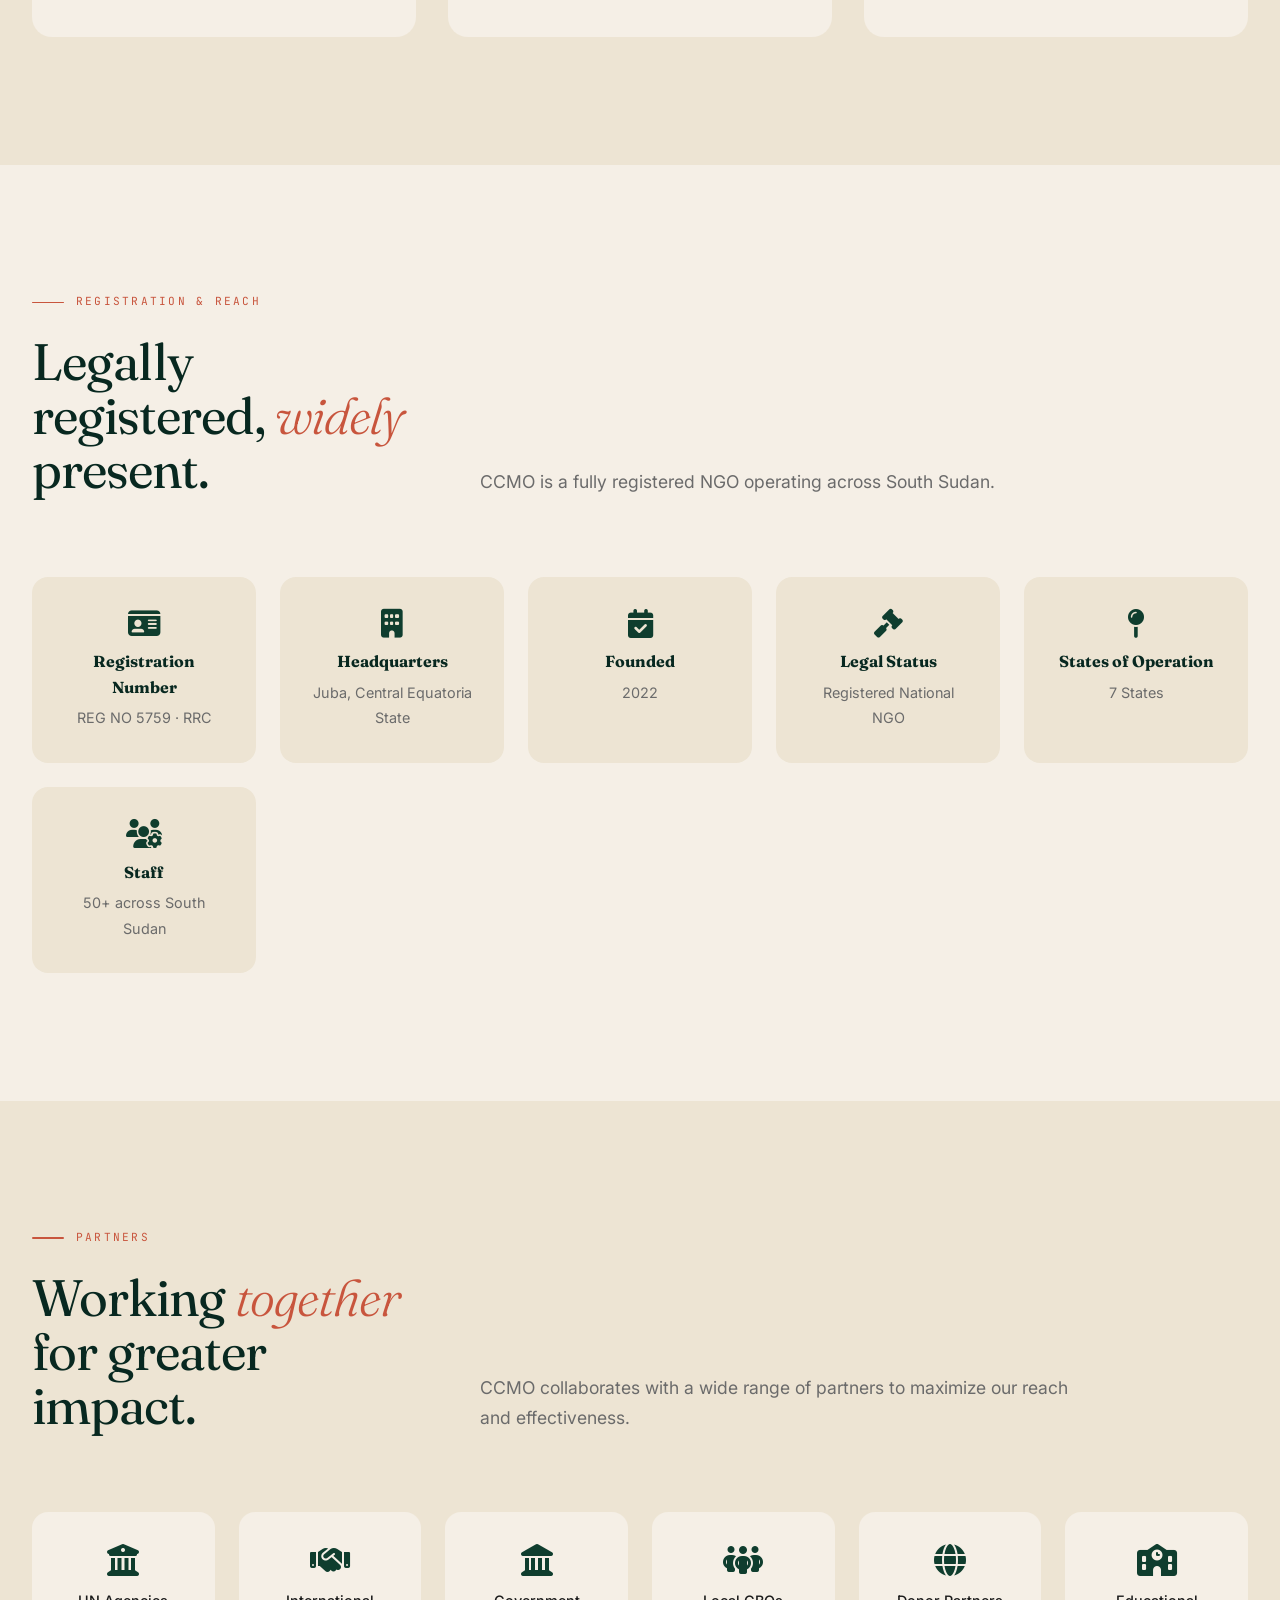
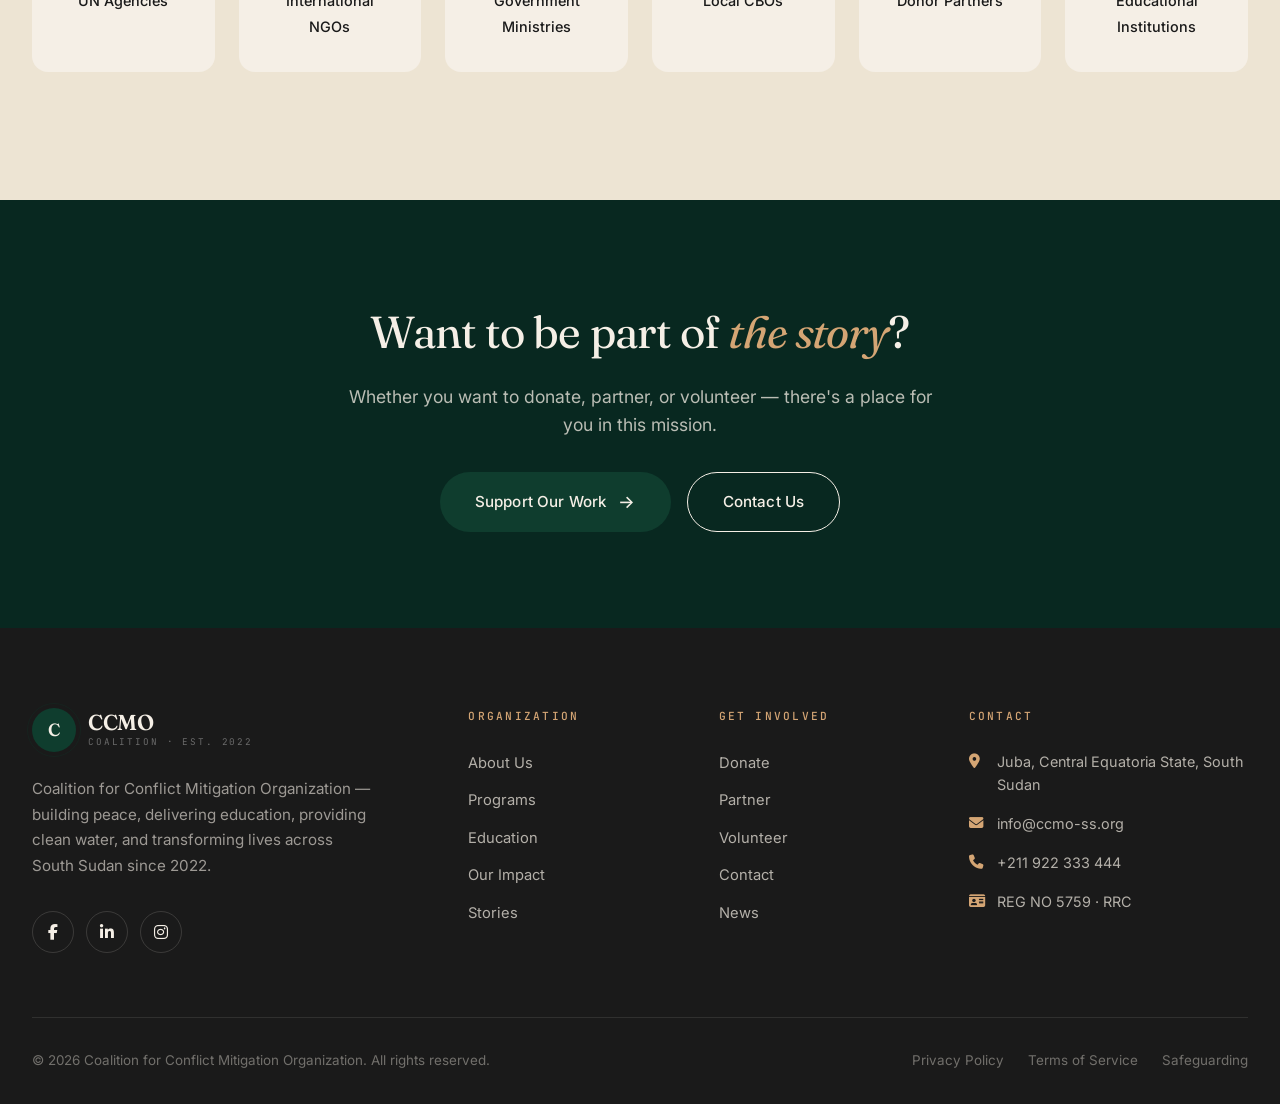
==== commit 0e2ee1ff: "Update about.html" ====
--- a/about.html
+++ b/about.html
@@ -153,7 +153,7 @@
                 </div>
                 <h4>Lam Wal wich</h4>
                 <span class="leader-title">Executive Director</span>
-                <p>Founding leader of CCMO with degree of business adminstration and 15 years of services, deep roots in community peacebuilding and organizational development. Lam provides strategic vision and oversees all operations, ensuring the organization stays true to its mission of bridging grassroots needs with national peace frameworks.</p>
+                <p>Founding leader of CCMO with Bachelor's degree in business adminstration and 15 years of services, deep roots in community peacebuilding and organizational development. Lam provides strategic vision and oversees all operations, ensuring the organization stays true to its mission of bridging grassroots needs with national peace frameworks.</p>
             </div>
 
             <!-- Gatmai James Gai - Program Coordinator -->
@@ -163,7 +163,7 @@
                 </div>
                 <h4>Gatmai James Gai</h4>
                 <span class="leader-title">Program Coordinator</span>
-                <p>Founder of CCMO with degree in public Health and 12 years in services, Gatmai coordinates the design, implementation, and monitoring of the organization's integrated programs across all states. He ensures that peacebuilding, education, WASH, and livelihoods interventions are effectively delivered and mutually reinforcing in the communities we serve.</p>
+                <p>Founder of CCMO with Honours degree in public Health and 12 years in services, Gatmai coordinates the design, implementation, and monitoring of the organization's integrated programs across all states. He ensures that peacebuilding, education, WASH, and livelihoods interventions are effectively delivered and mutually reinforcing in the communities we serve.</p>
             </div>
 
             <!-- David Gatwal Lipjok - Finance Manager -->
@@ -173,7 +173,7 @@
                 </div>
                 <h4>David Gatwal Lipjok</h4>
                 <span class="leader-title">Finance Manager</span>
-                <p>A founder of CCMO with master degree of business adminstration and 10 years of services, David manages all financial operations with a focus on transparency, donor compliance, and accountability. He brings extensive experience in NGO financial management, ensuring that every dollar is tracked and maximized for community impact.</p>
+                <p>A founder of CCMO with master degree in business adminstration and 10 years of services, David manages all financial operations with a focus on transparency, donor compliance, and accountability. He brings extensive experience in NGO financial management, ensuring that every dollar is tracked and maximized for community impact.</p>
             </div>
         </div>
     </div>
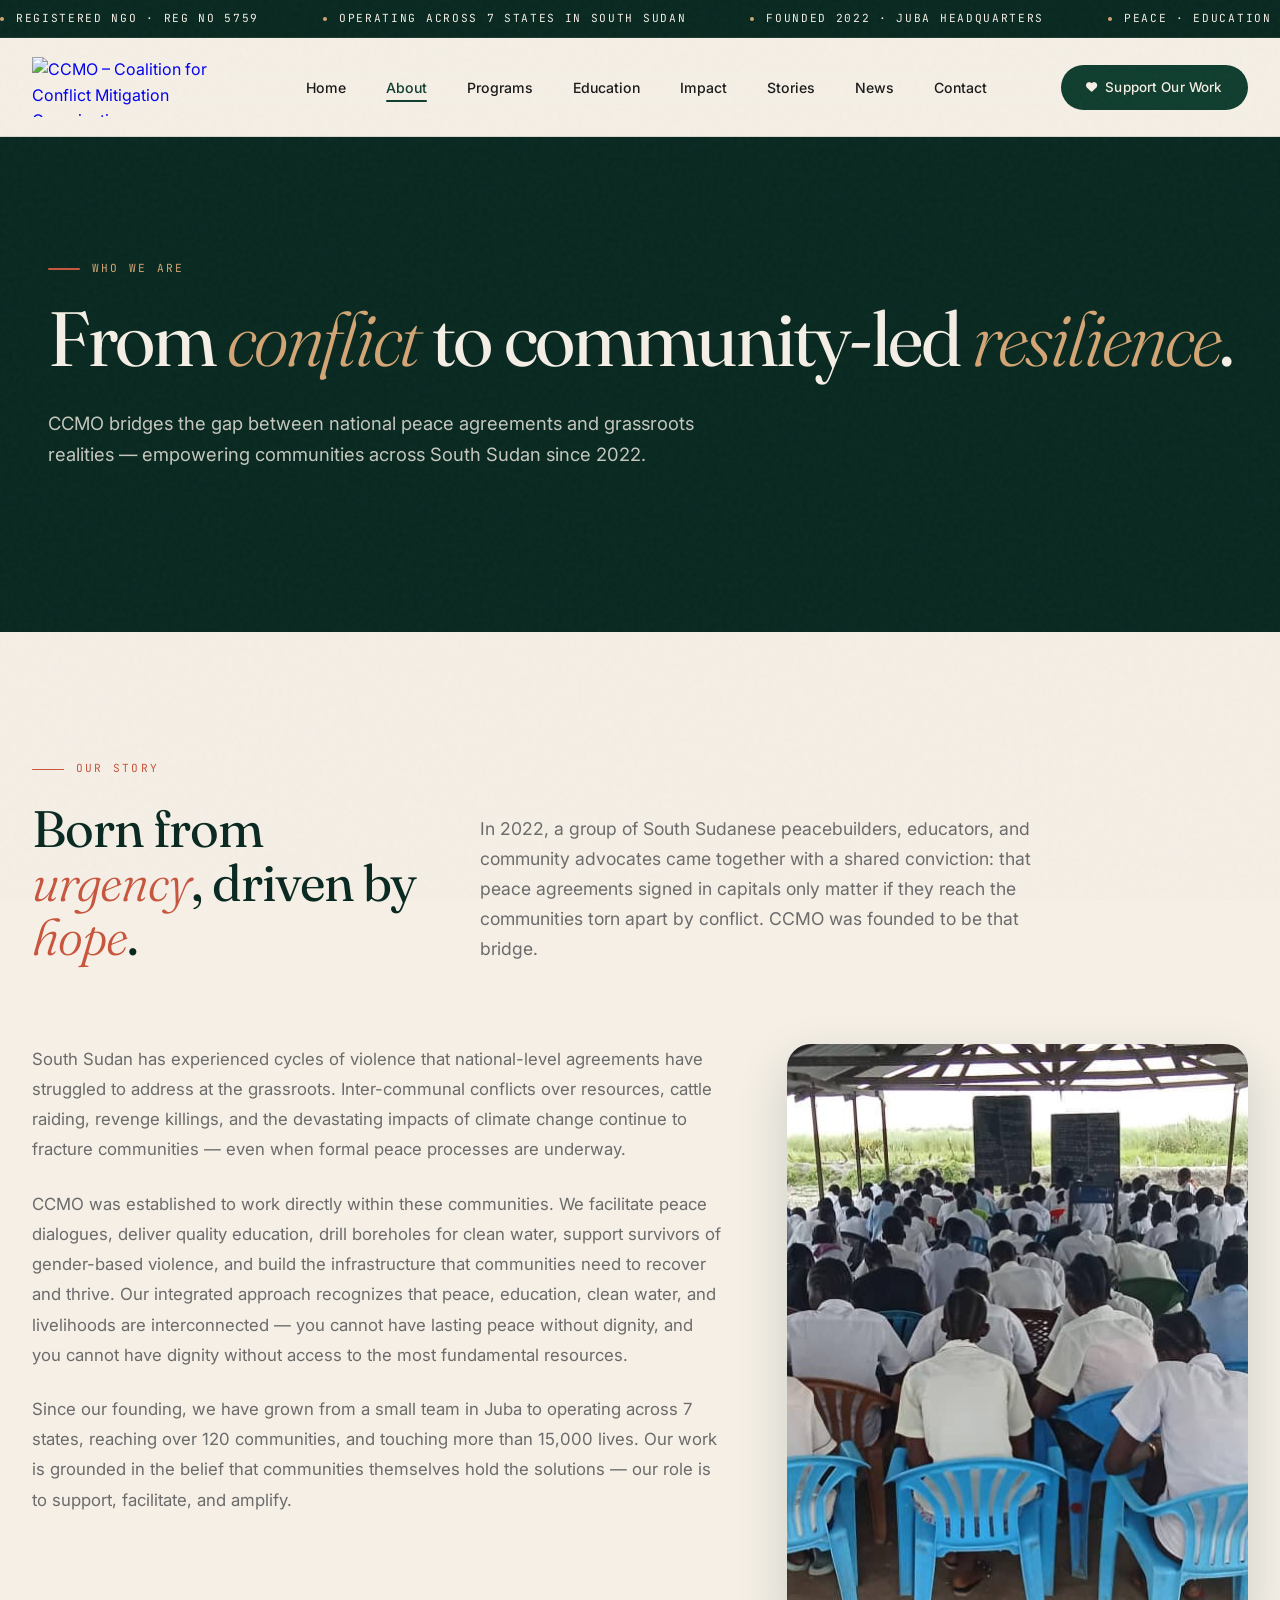
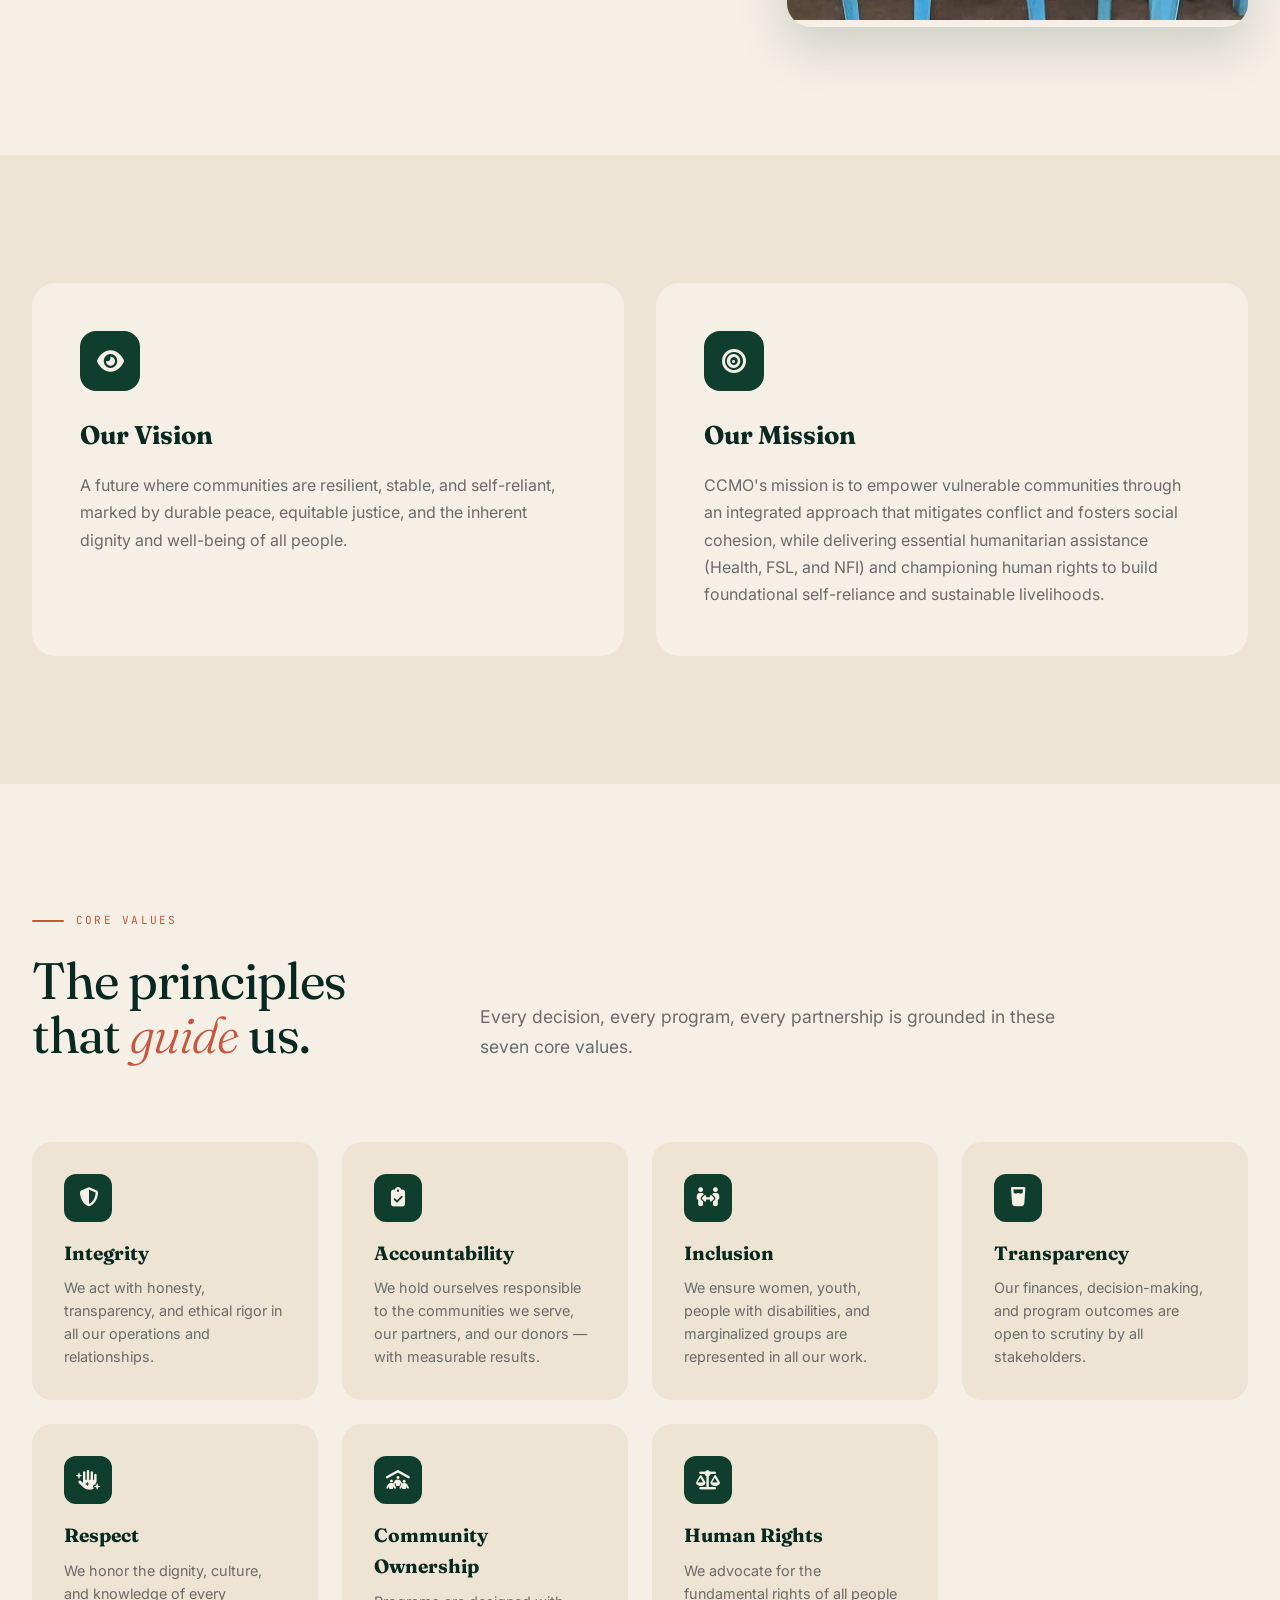
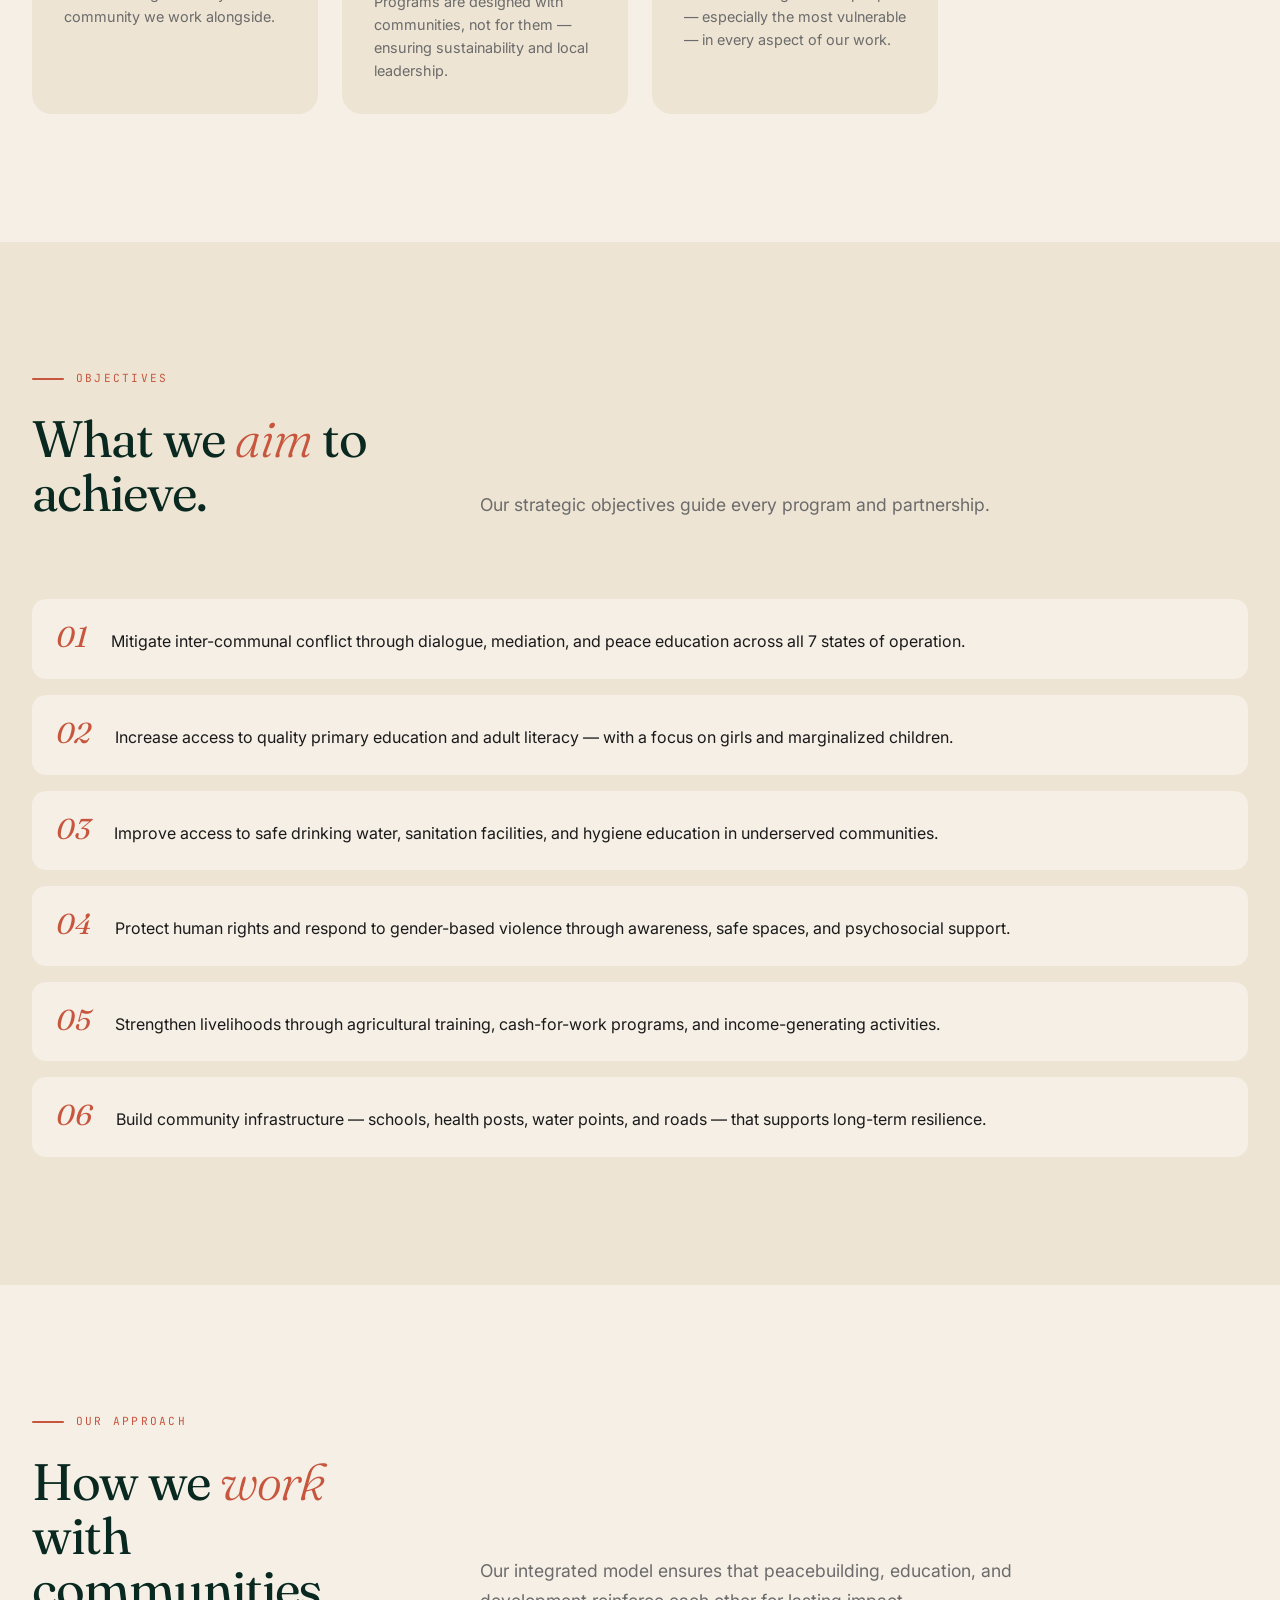
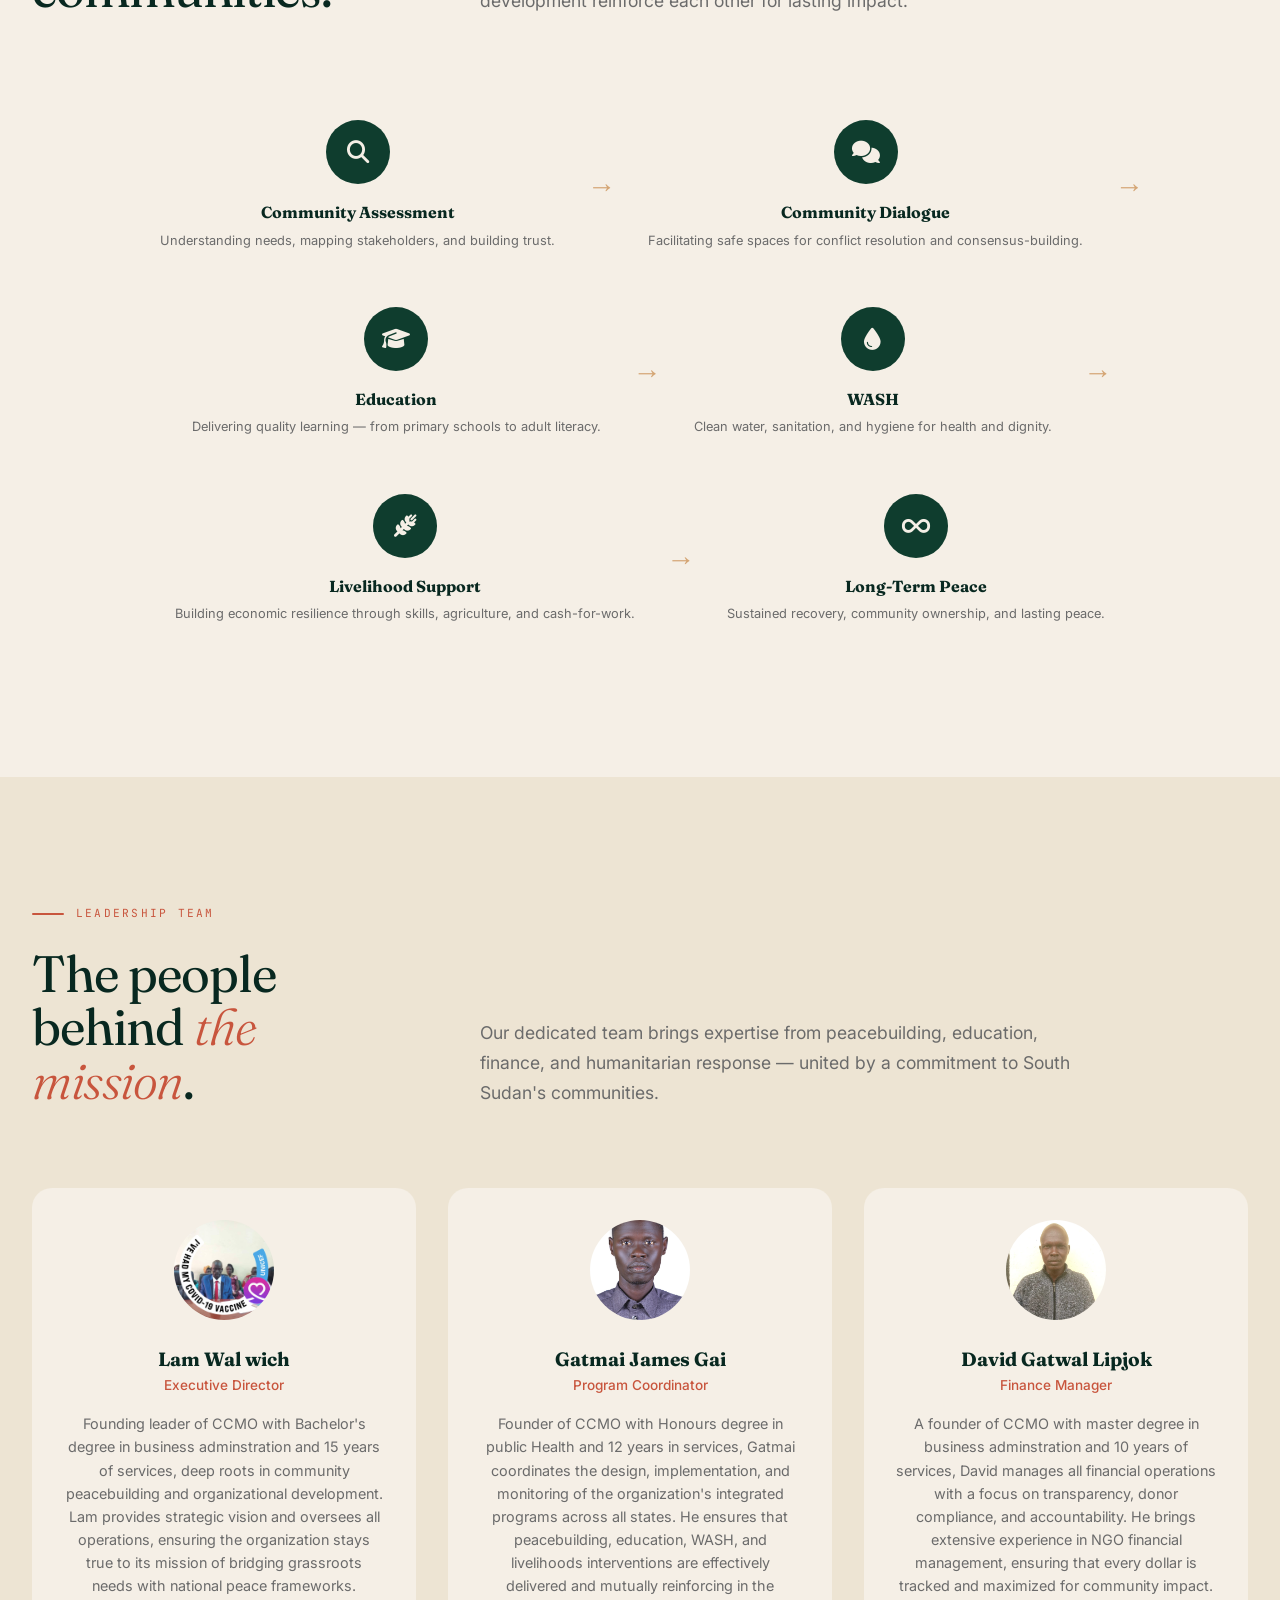
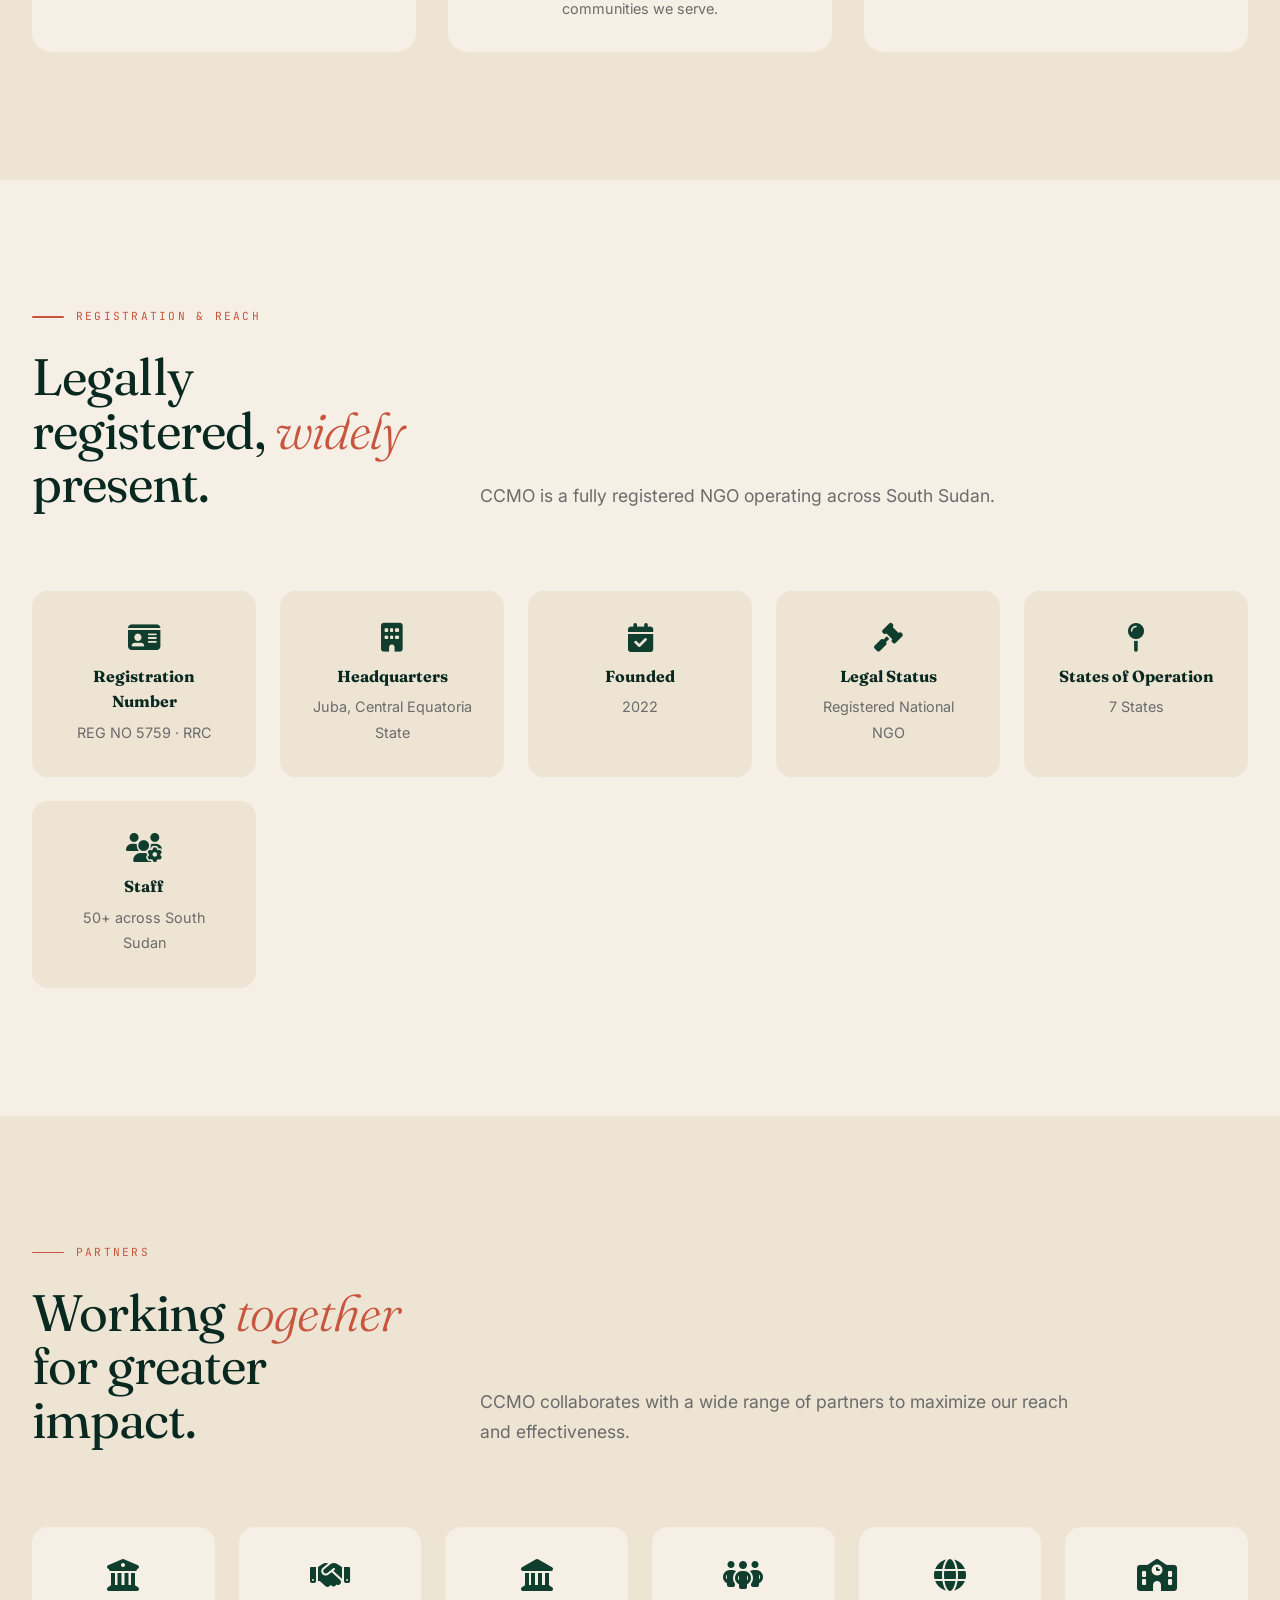
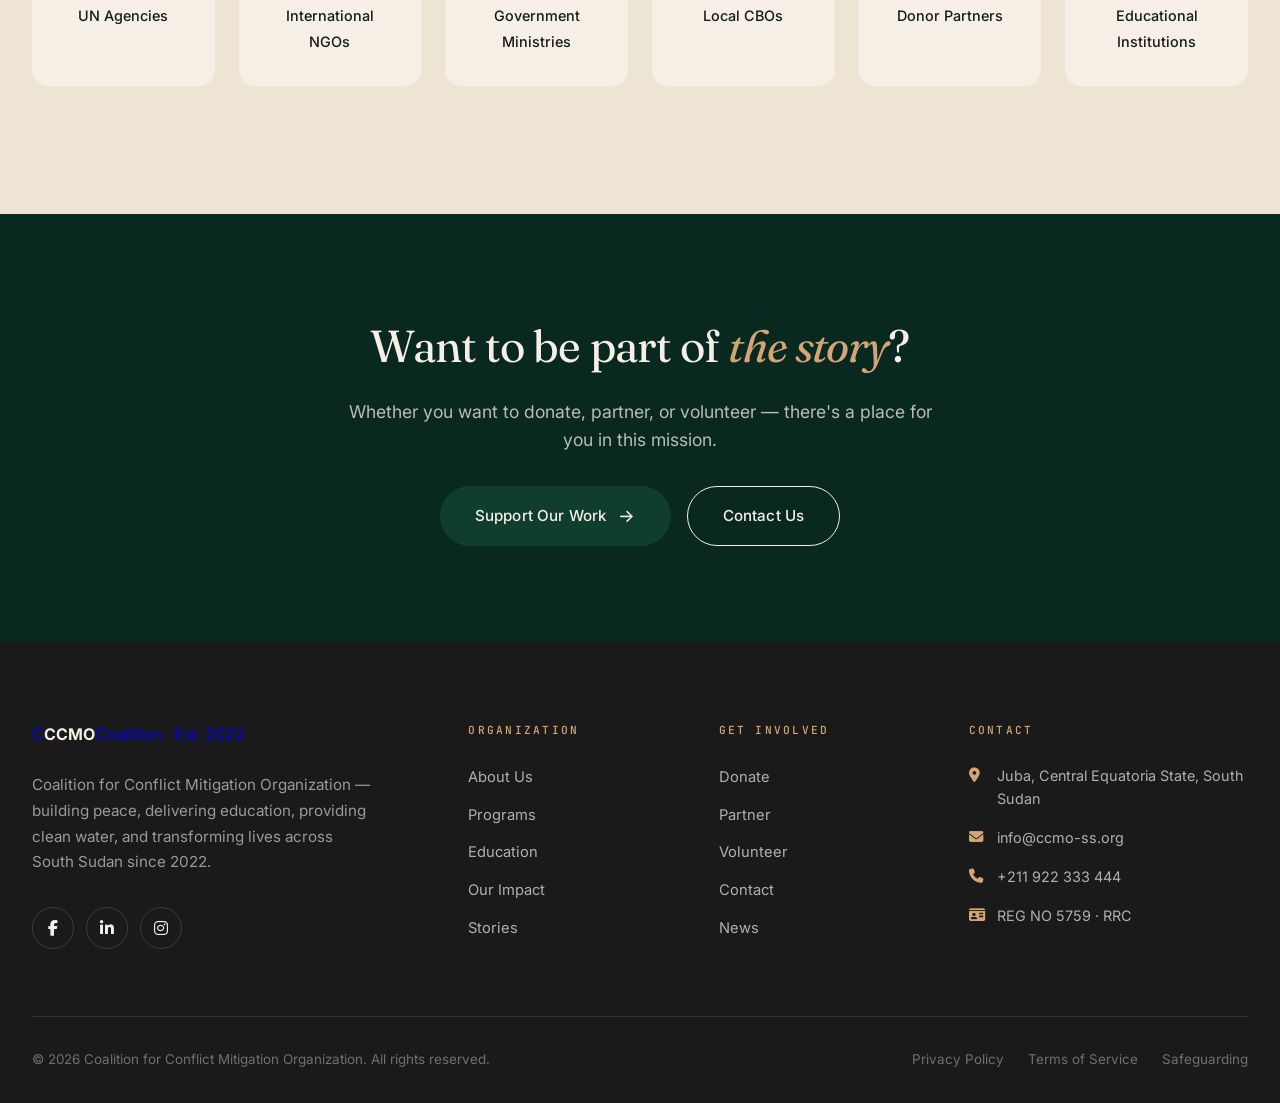
==== commit b2fb89c4: "Update about.html" ====
--- a/about.html
+++ b/about.html
@@ -26,7 +26,9 @@
     </div>
     <nav id="navbar">
         <div class="nav-inner">
-            <a href="index.html" class="logo"><div class="logo-mark">C</div><div class="logo-text"><strong>CCMO</strong><span>Coalition · Est. 2022</span></div></a>
+            <a href="index.html" class="logo">
+    <img src="assets/logo.png" alt="CCMO – Coalition for Conflict Mitigation Organization">
+</a>
             <ul class="nav-links" id="navLinks">
                 <li><a href="index.html">Home</a></li>
                 <li><a href="about.html" class="active">About</a></li>
--- a/style.css
+++ b/style.css
@@ -145,71 +145,31 @@
     max-width: 1400px;
     margin: 0 auto;
 }
-
 .logo {
     display: flex;
     align-items: center;
-    gap: 0.75rem;
     text-decoration: none;
-    color: var(--forest);
-}
-
-.logo-mark {
-    width: 44px;
-    height: 44px;
-    background: var(--forest);
-    border-radius: 50%;
-    display: flex;
-    align-items: center;
-    justify-content: center;
-    color: var(--cream);
-    font-family: 'Fraunces', serif;
-    font-weight: 600;
-    font-size: 1.1rem;
-    position: relative;
-    transition: all 0.3s;
-}
-
-.logo-mark::after {
-    content: '';
-    position: absolute;
-    inset: -5px;
-    border: 1.5px solid var(--forest);
-    border-radius: 50%;
-    opacity: 0.25;
-    transition: all 0.3s;
-}
-
-.logo:hover .logo-mark {
-    background: var(--forest-deep);
-    transform: scale(1.04);
-}
-
-.logo:hover .logo-mark::after {
-    inset: -7px;
-    opacity: 0.4;
-}
-
-.logo-text {
-    display: flex;
-    flex-direction: column;
-    line-height: 1;
-}
-
-.logo-text strong {
-    font-family: 'Fraunces', serif;
-    font-size: 1.35rem;
-    font-weight: 600;
-    letter-spacing: -0.02em;
-}
-
-.logo-text span {
-    font-family: 'JetBrains Mono', monospace;
-    font-size: 0.58rem;
-    letter-spacing: 0.2em;
-    text-transform: uppercase;
-    color: var(--muted);
-    margin-top: 4px;
+}
+
+.logo img {
+    display: block;
+    max-width: 200px;       /* prevents the logo from becoming too wide */
+    height: auto;           /* keeps the natural aspect ratio */
+    max-height: 60px;       /* restricts the height so the nav stays slim */
+    object-fit: contain;
+    transition: transform 0.3s, opacity 0.3s;
+}
+
+.logo:hover img {
+    transform: scale(1.03);
+    opacity: 0.9;
+}
+
+@media (max-width: 640px) {
+    .logo img {
+        max-width: 140px;   /* slightly smaller on mobile */
+        max-height: 45px;
+    }
 }
 
 .nav-links {
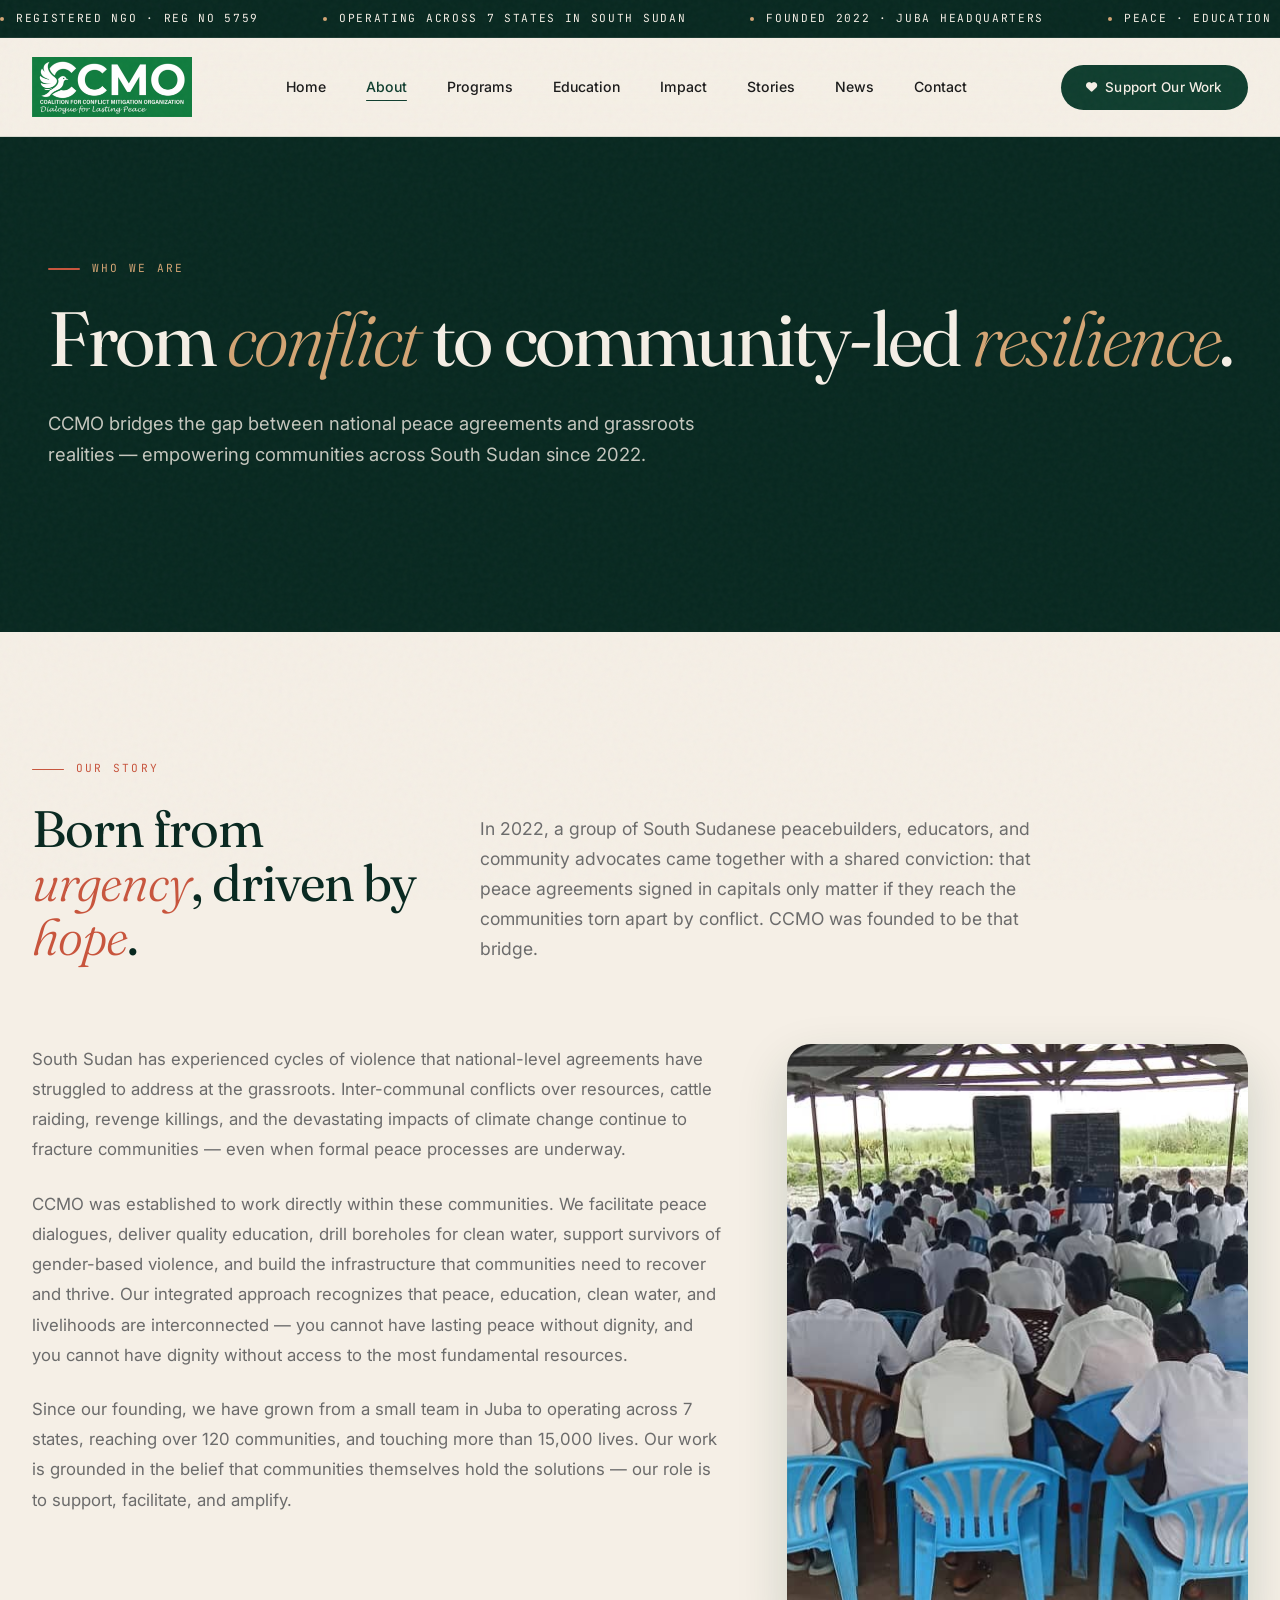
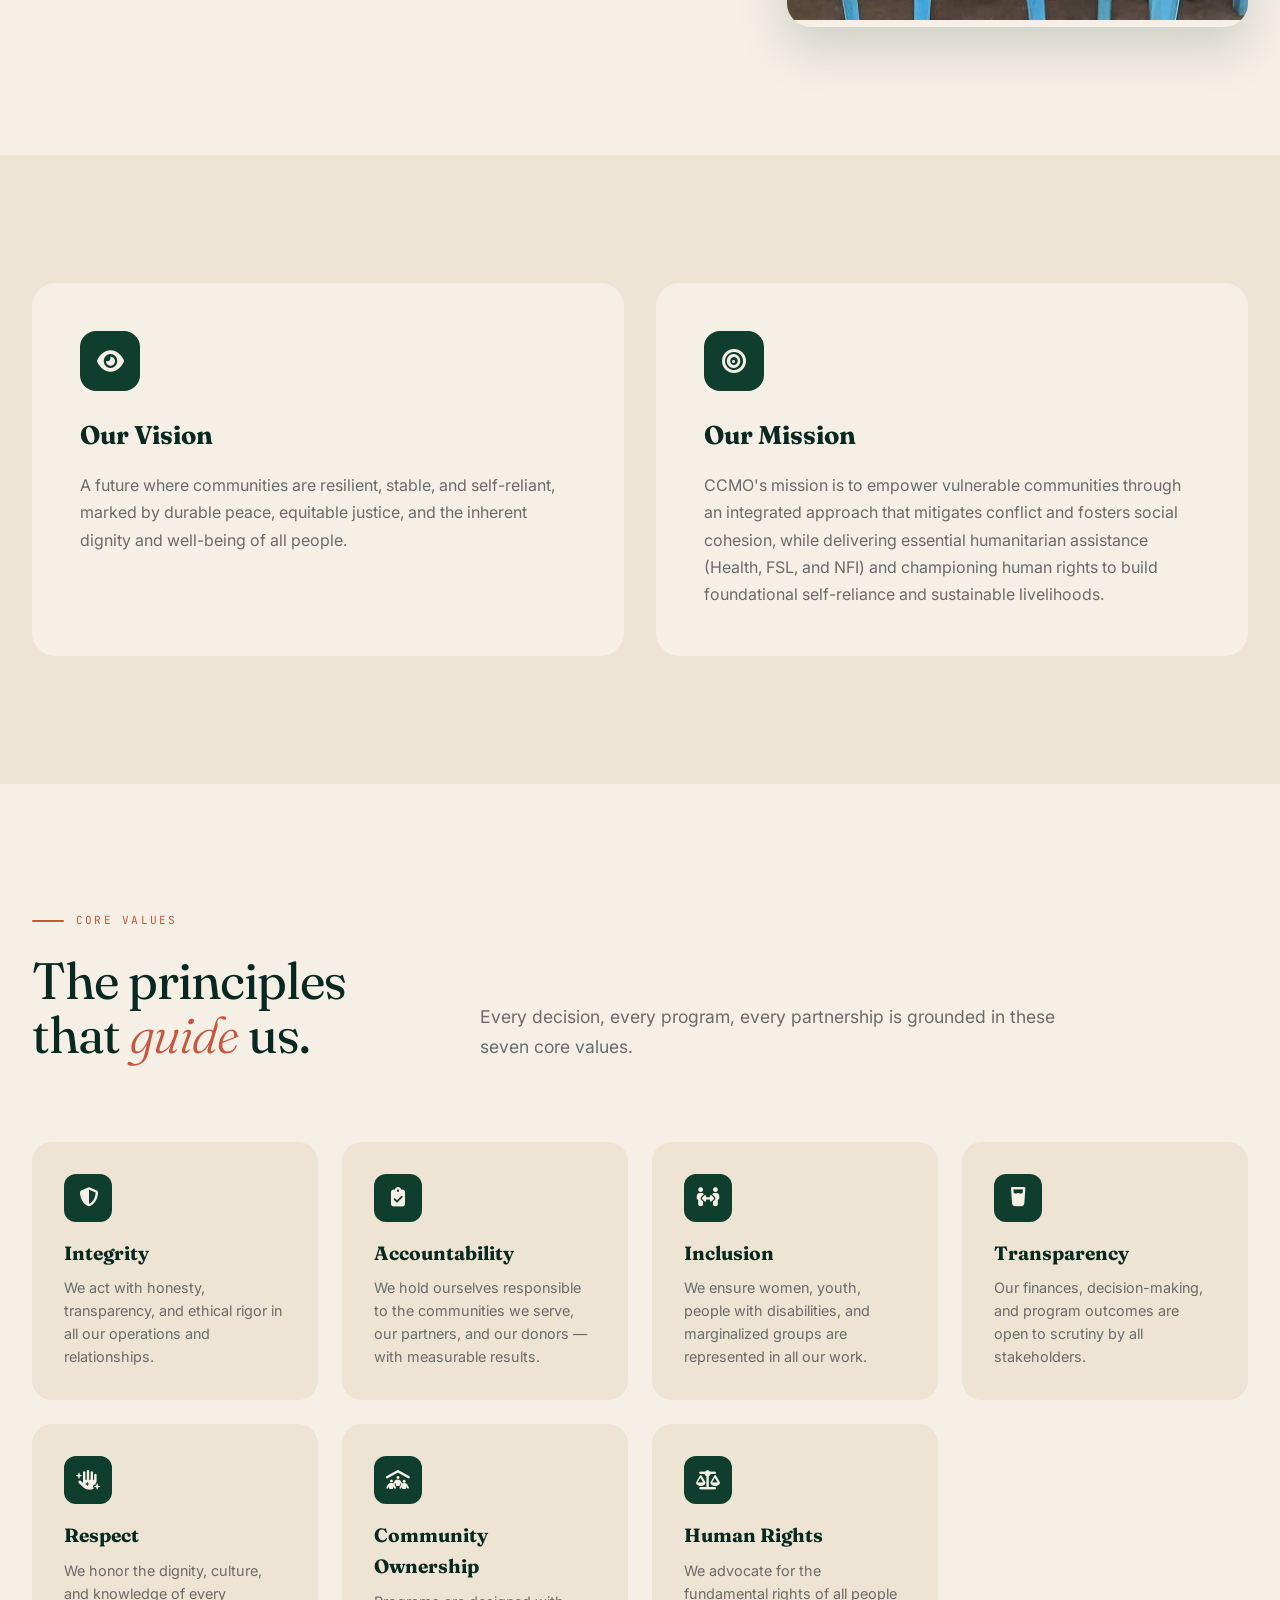
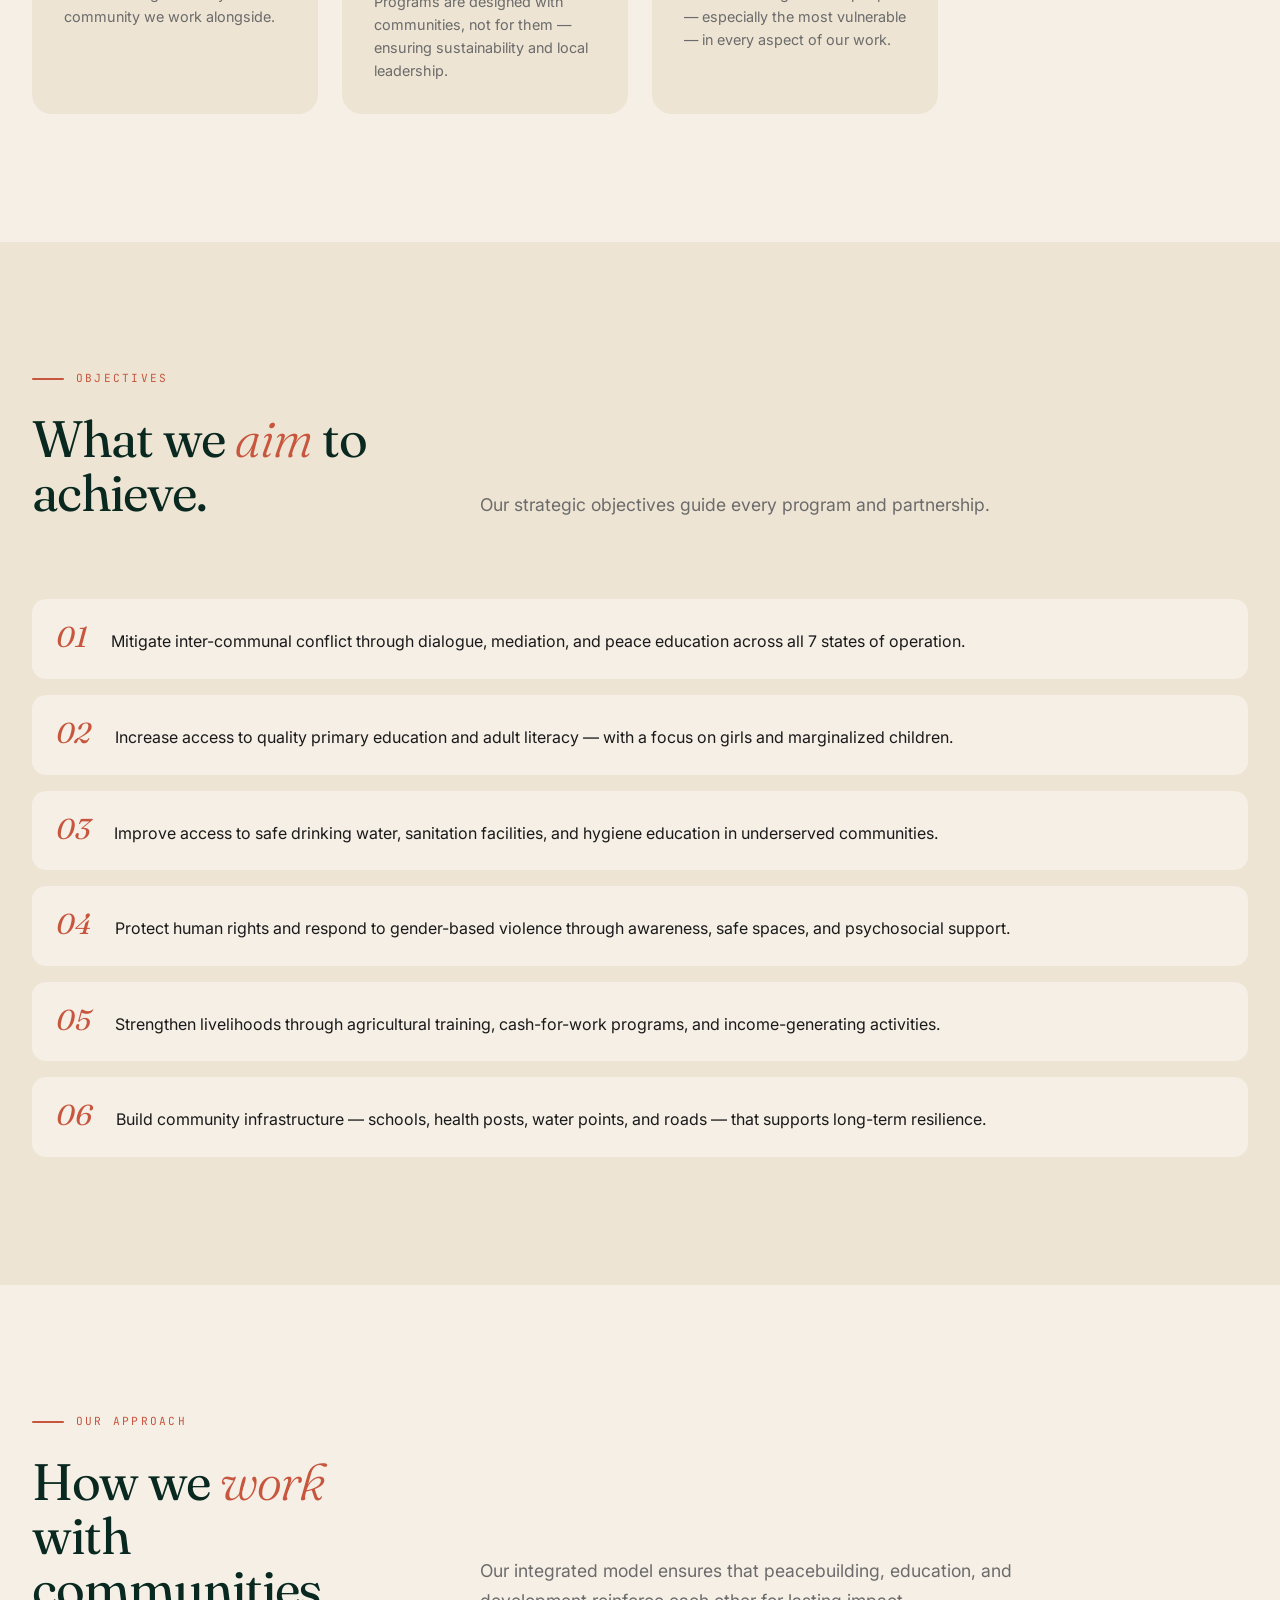
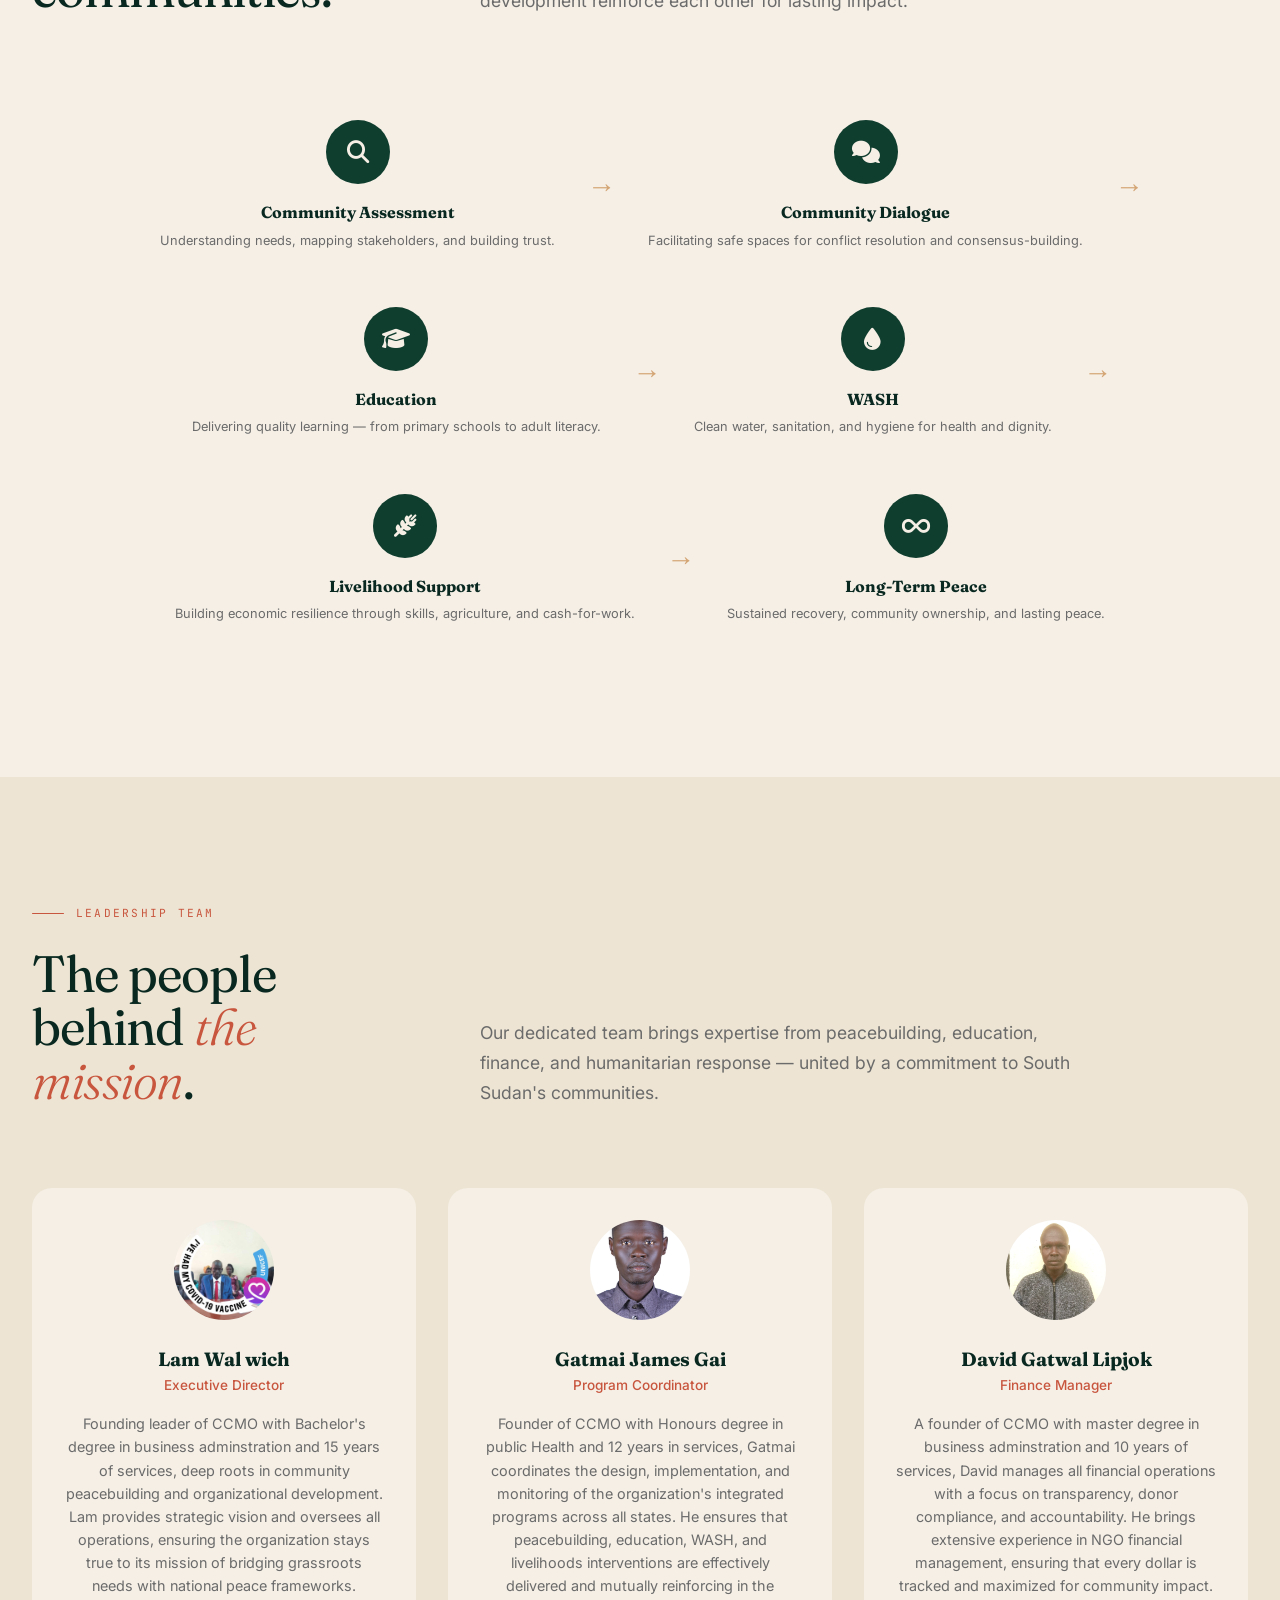
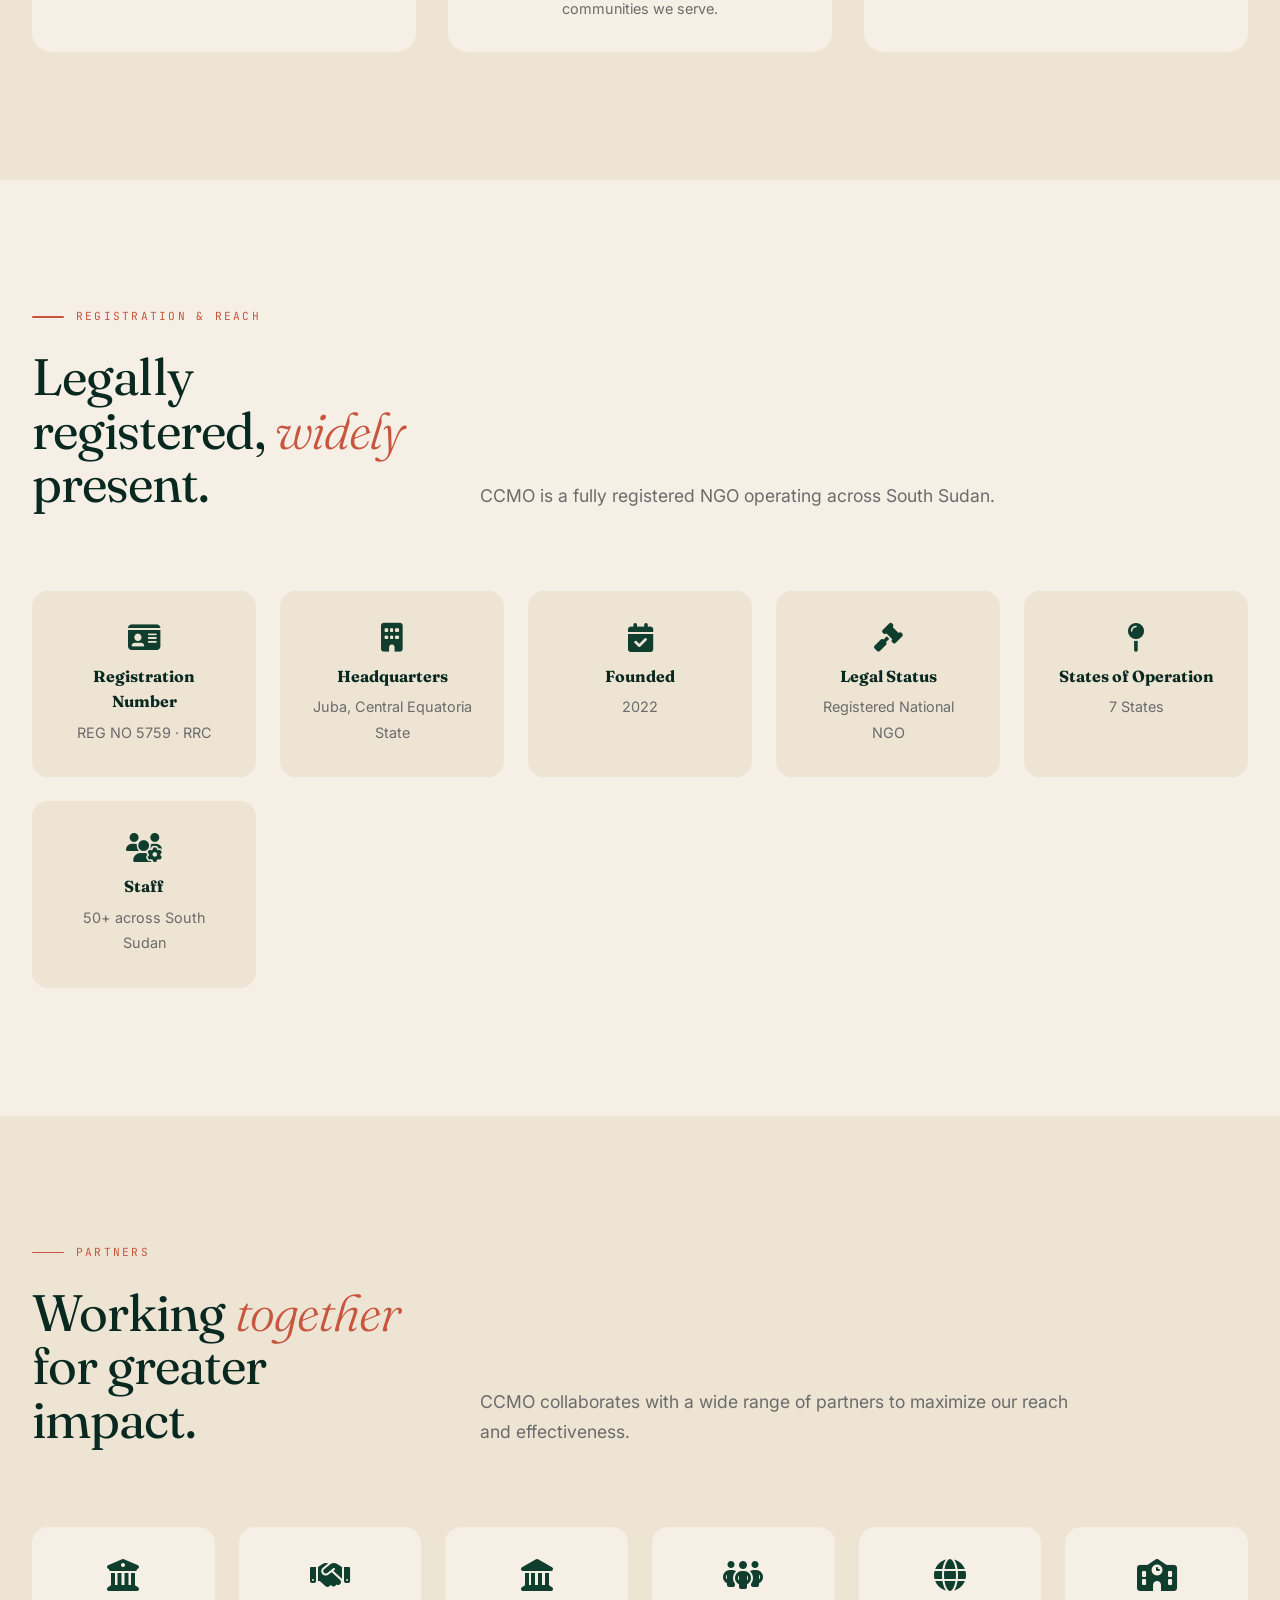
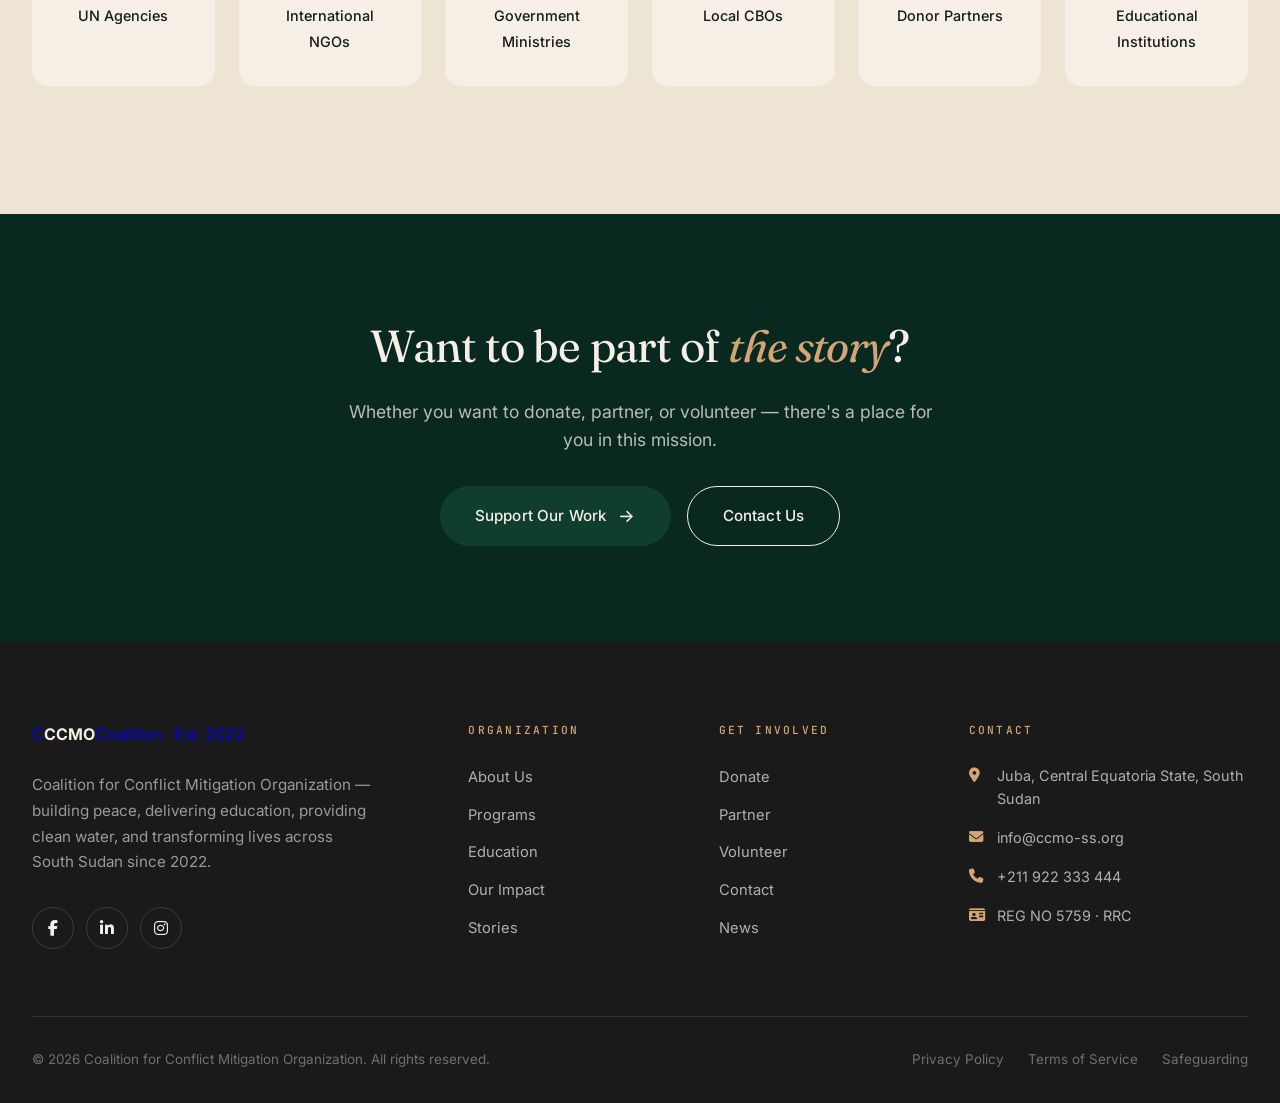
==== commit 0a3bb5d8: "Update logo image in about.html" ====
--- a/about.html
+++ b/about.html
@@ -27,7 +27,7 @@
     <nav id="navbar">
         <div class="nav-inner">
             <a href="index.html" class="logo">
-    <img src="assets/logo.png" alt="CCMO – Coalition for Conflict Mitigation Organization">
+    <img src="assets/ccmologo.jpeg" alt="CCMO – Coalition for Conflict Mitigation Organization">
 </a>
             <ul class="nav-links" id="navLinks">
                 <li><a href="index.html">Home</a></li>
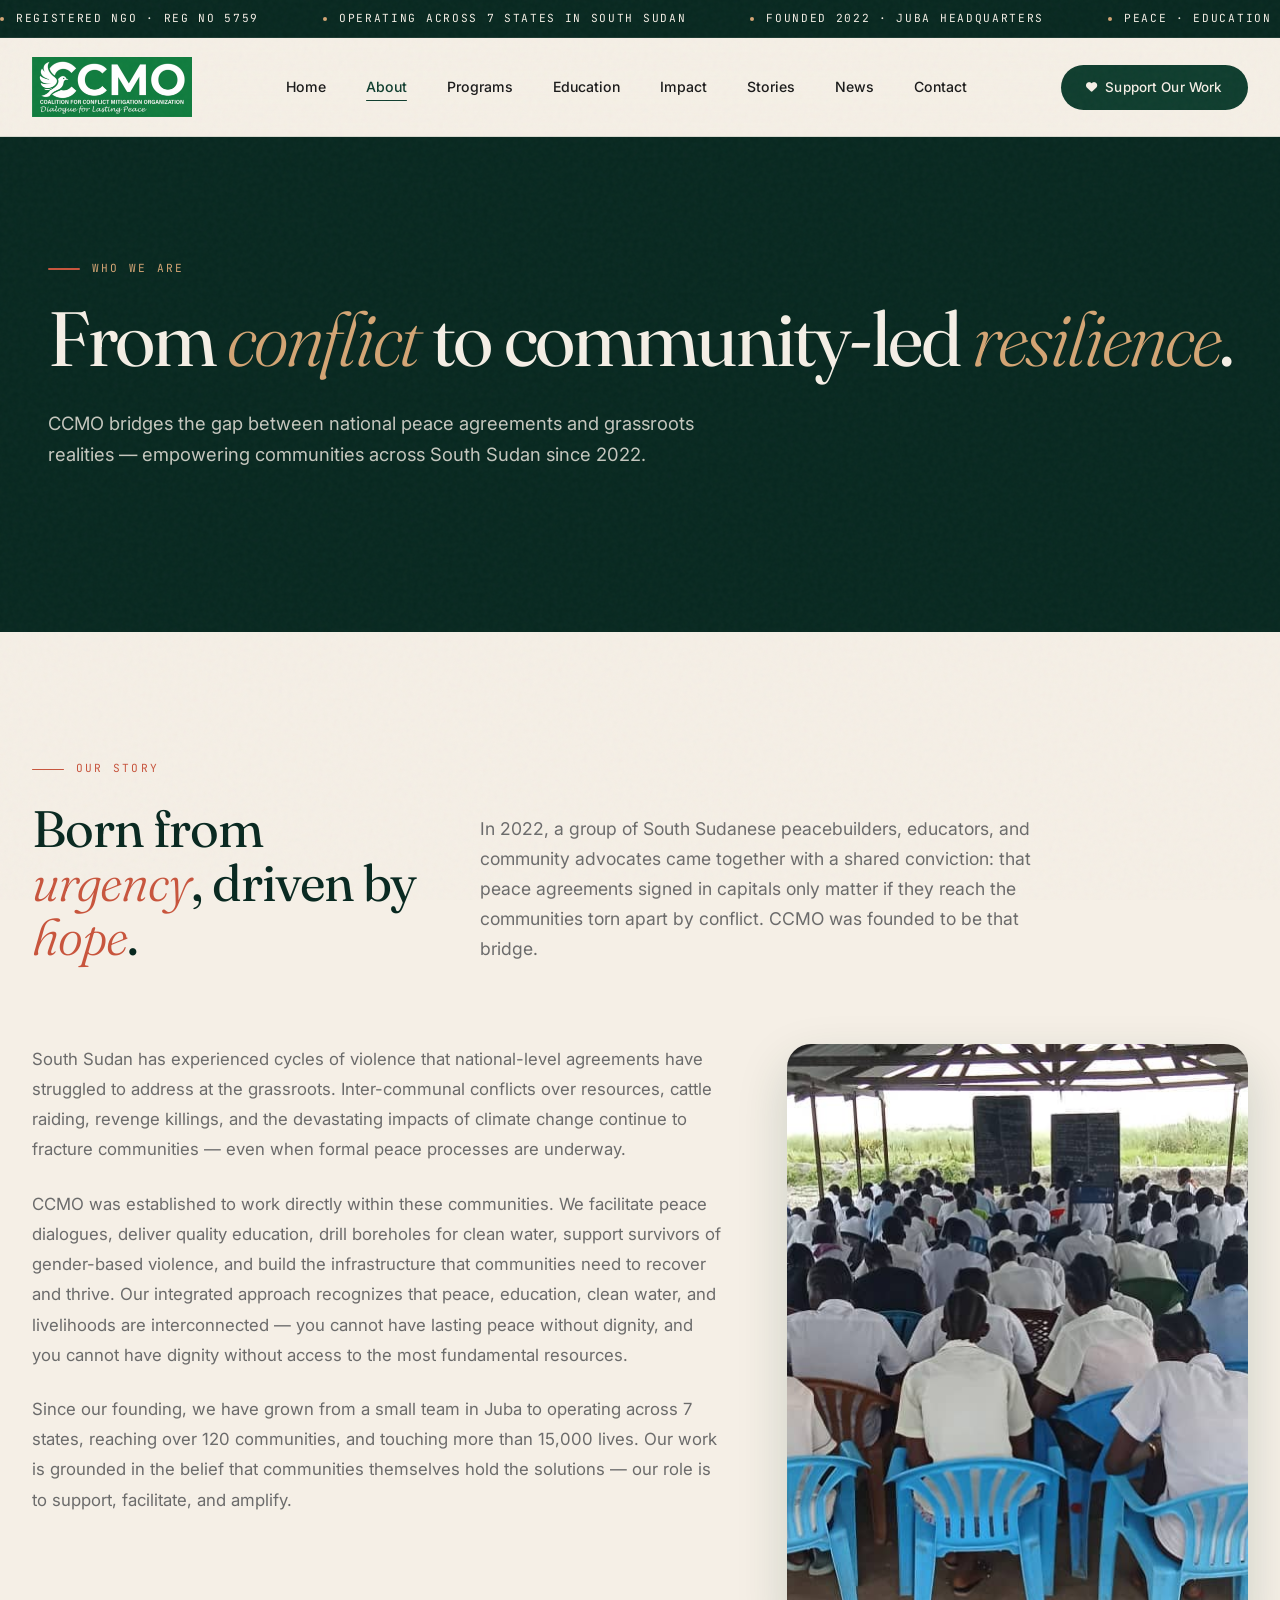
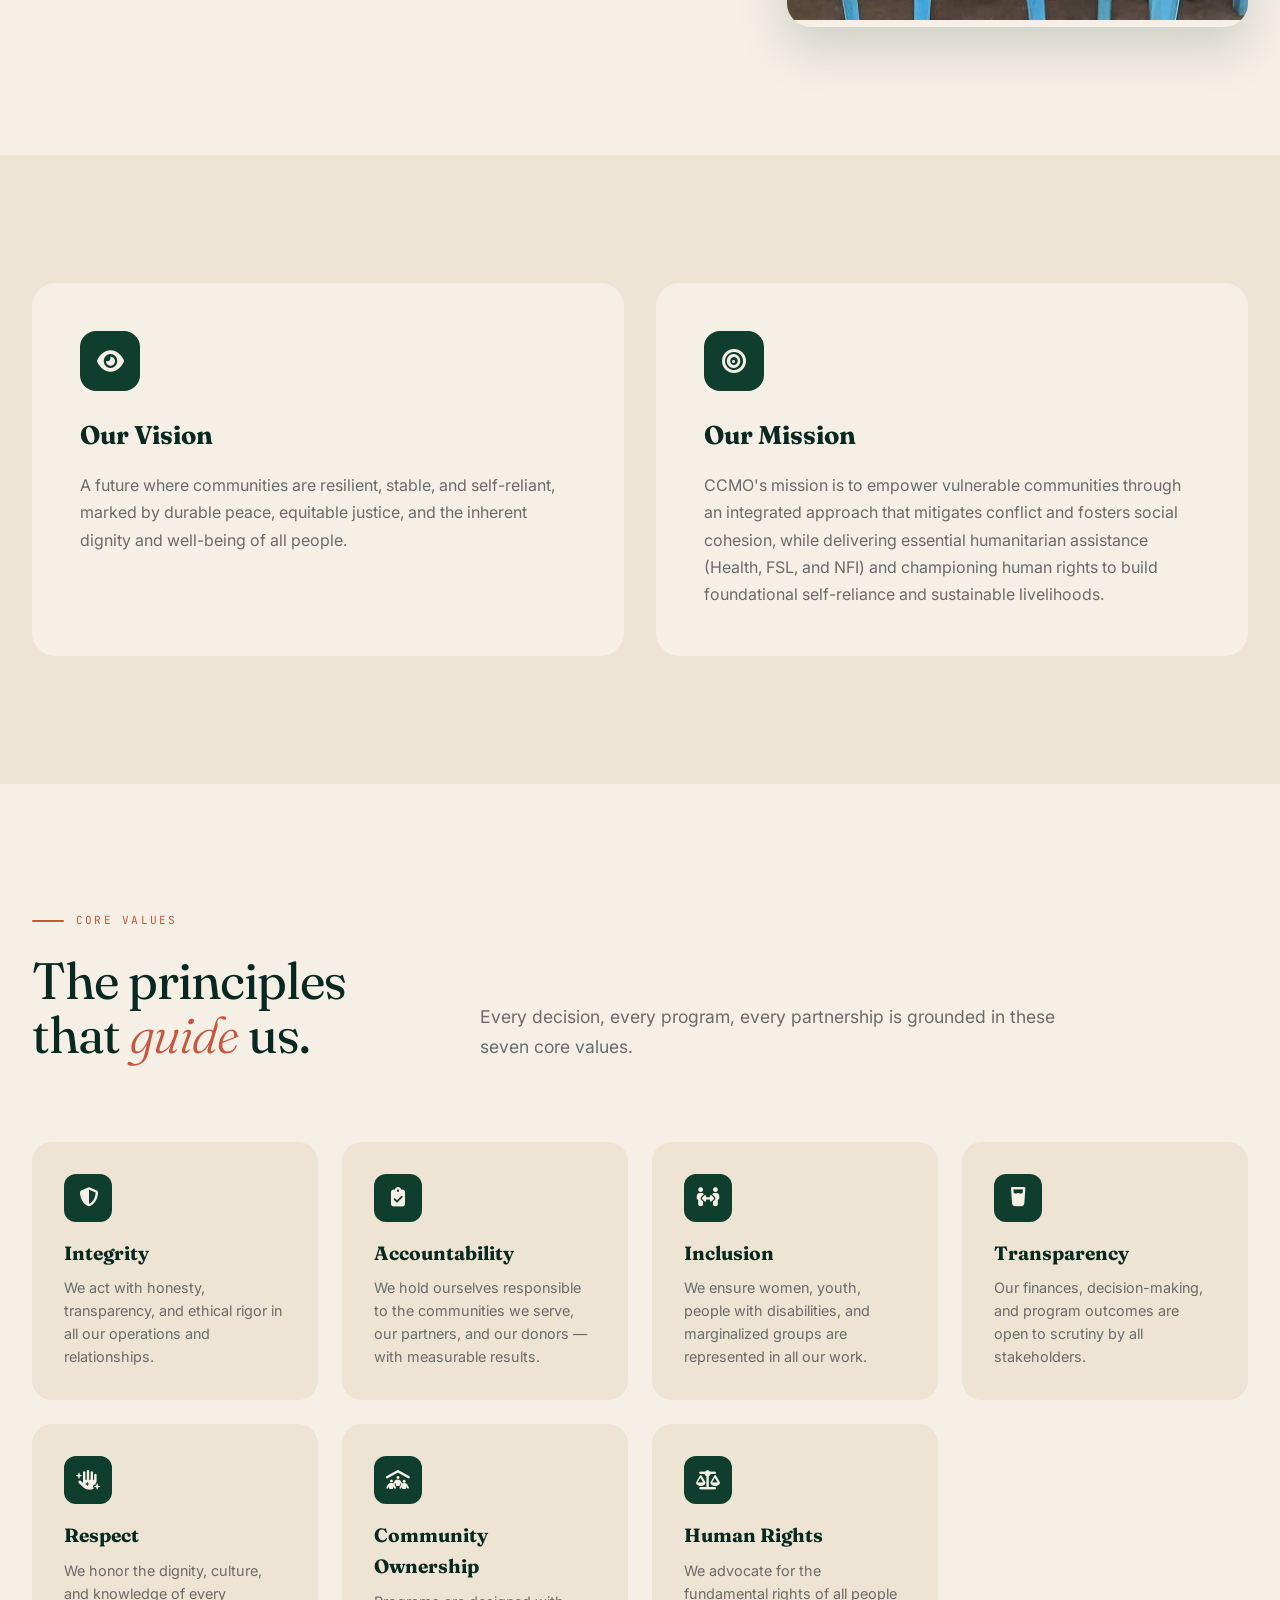
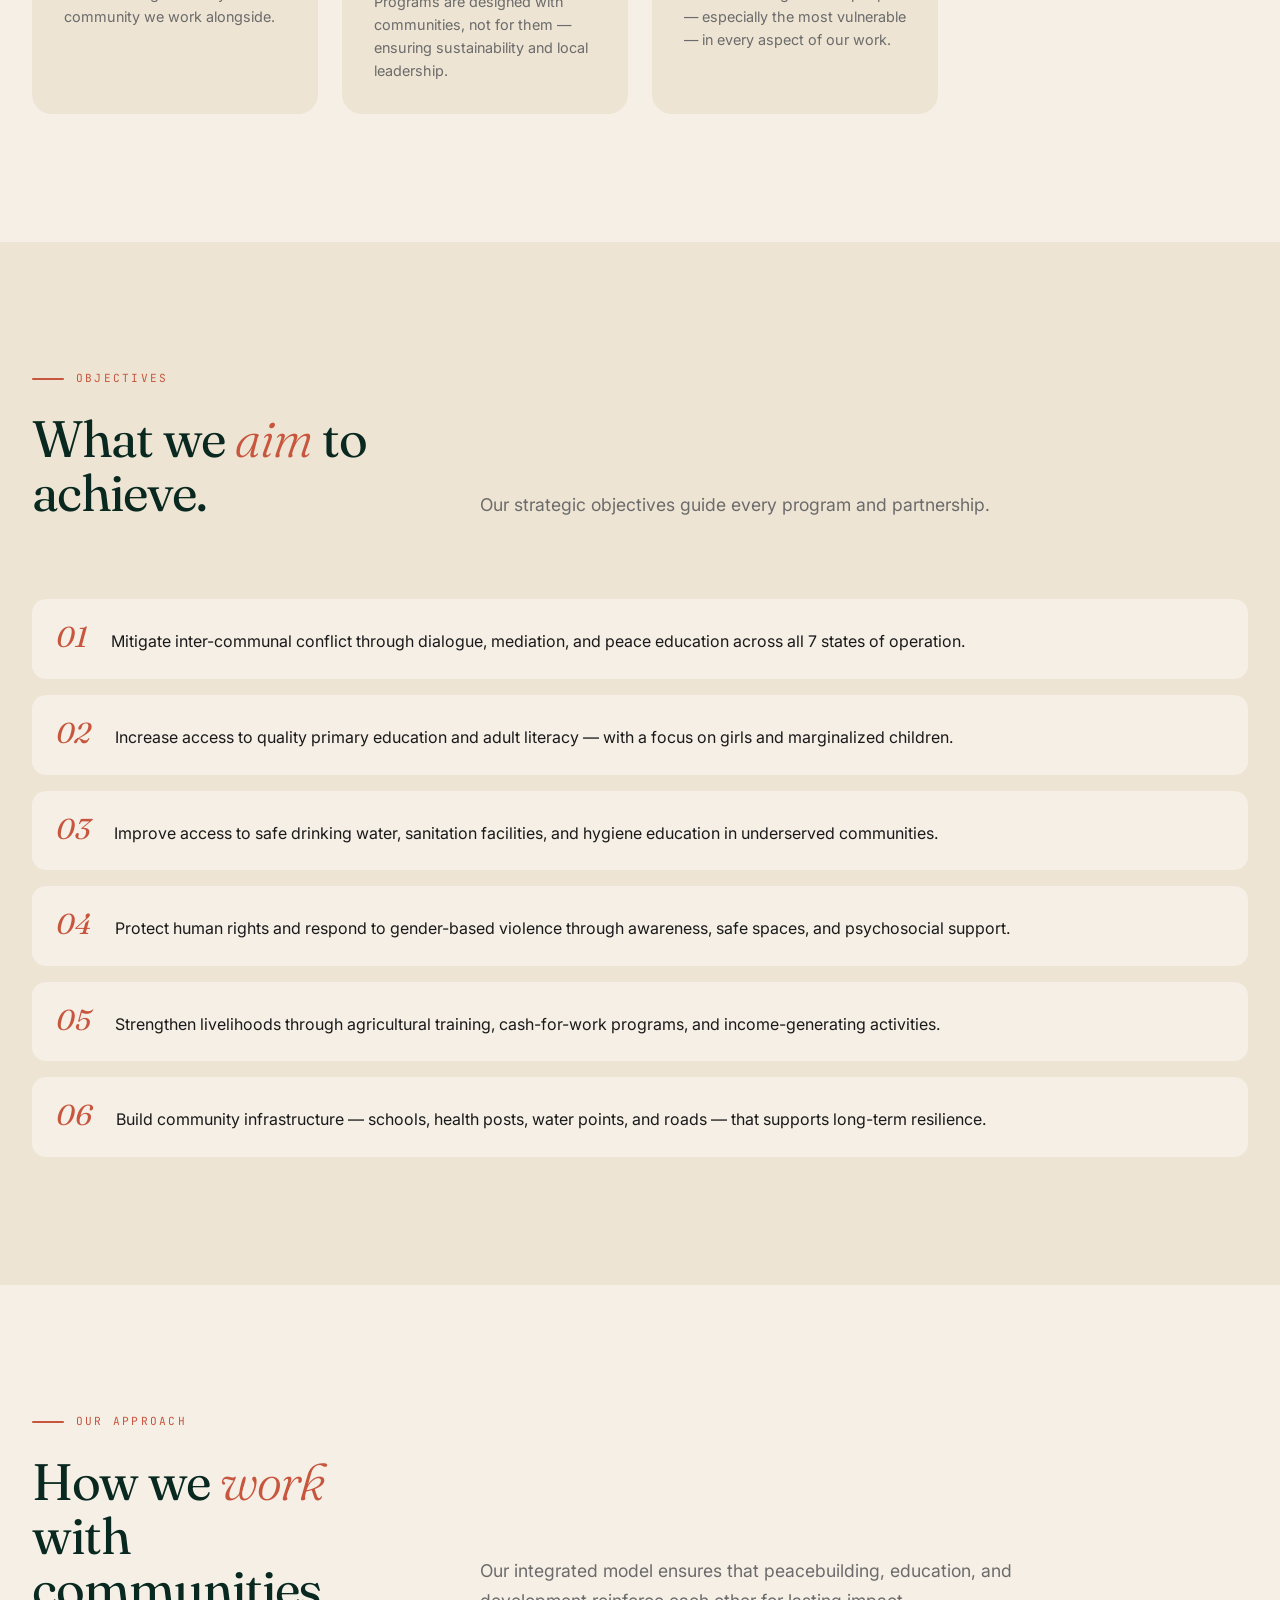
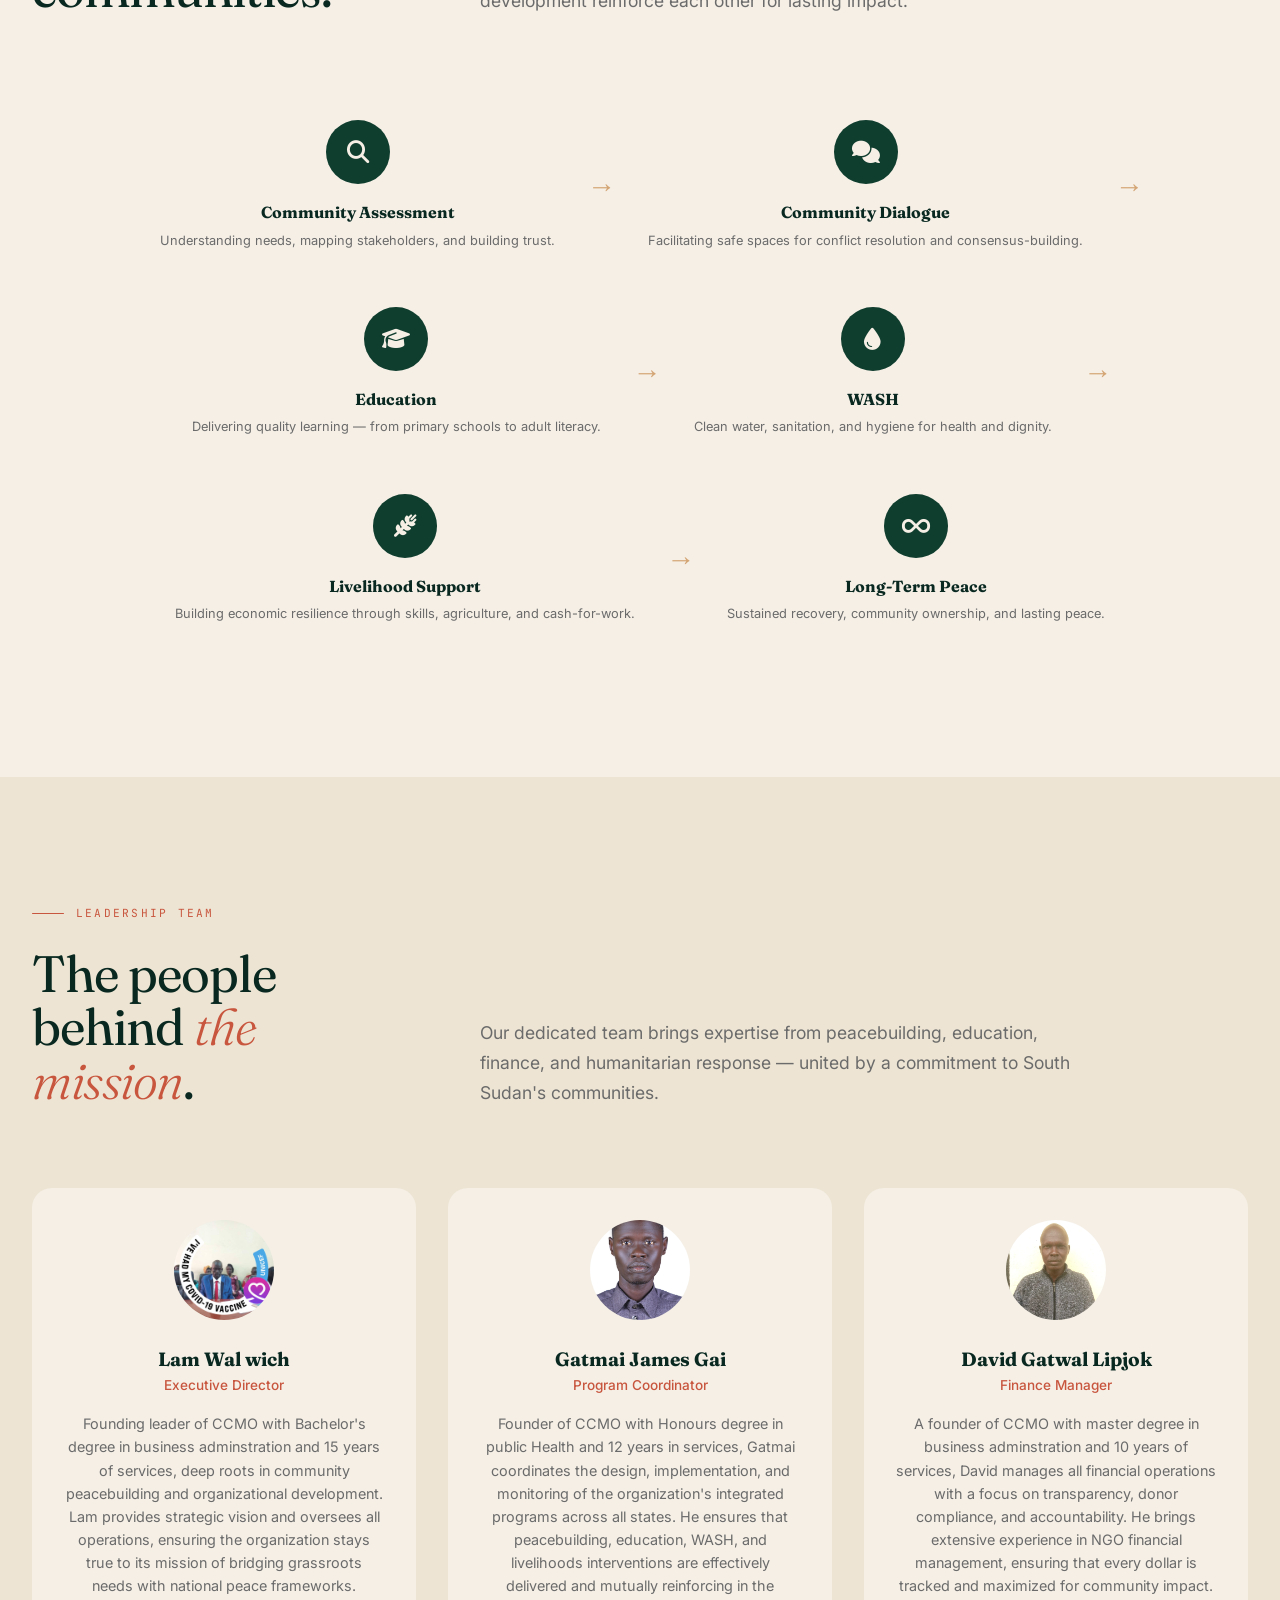
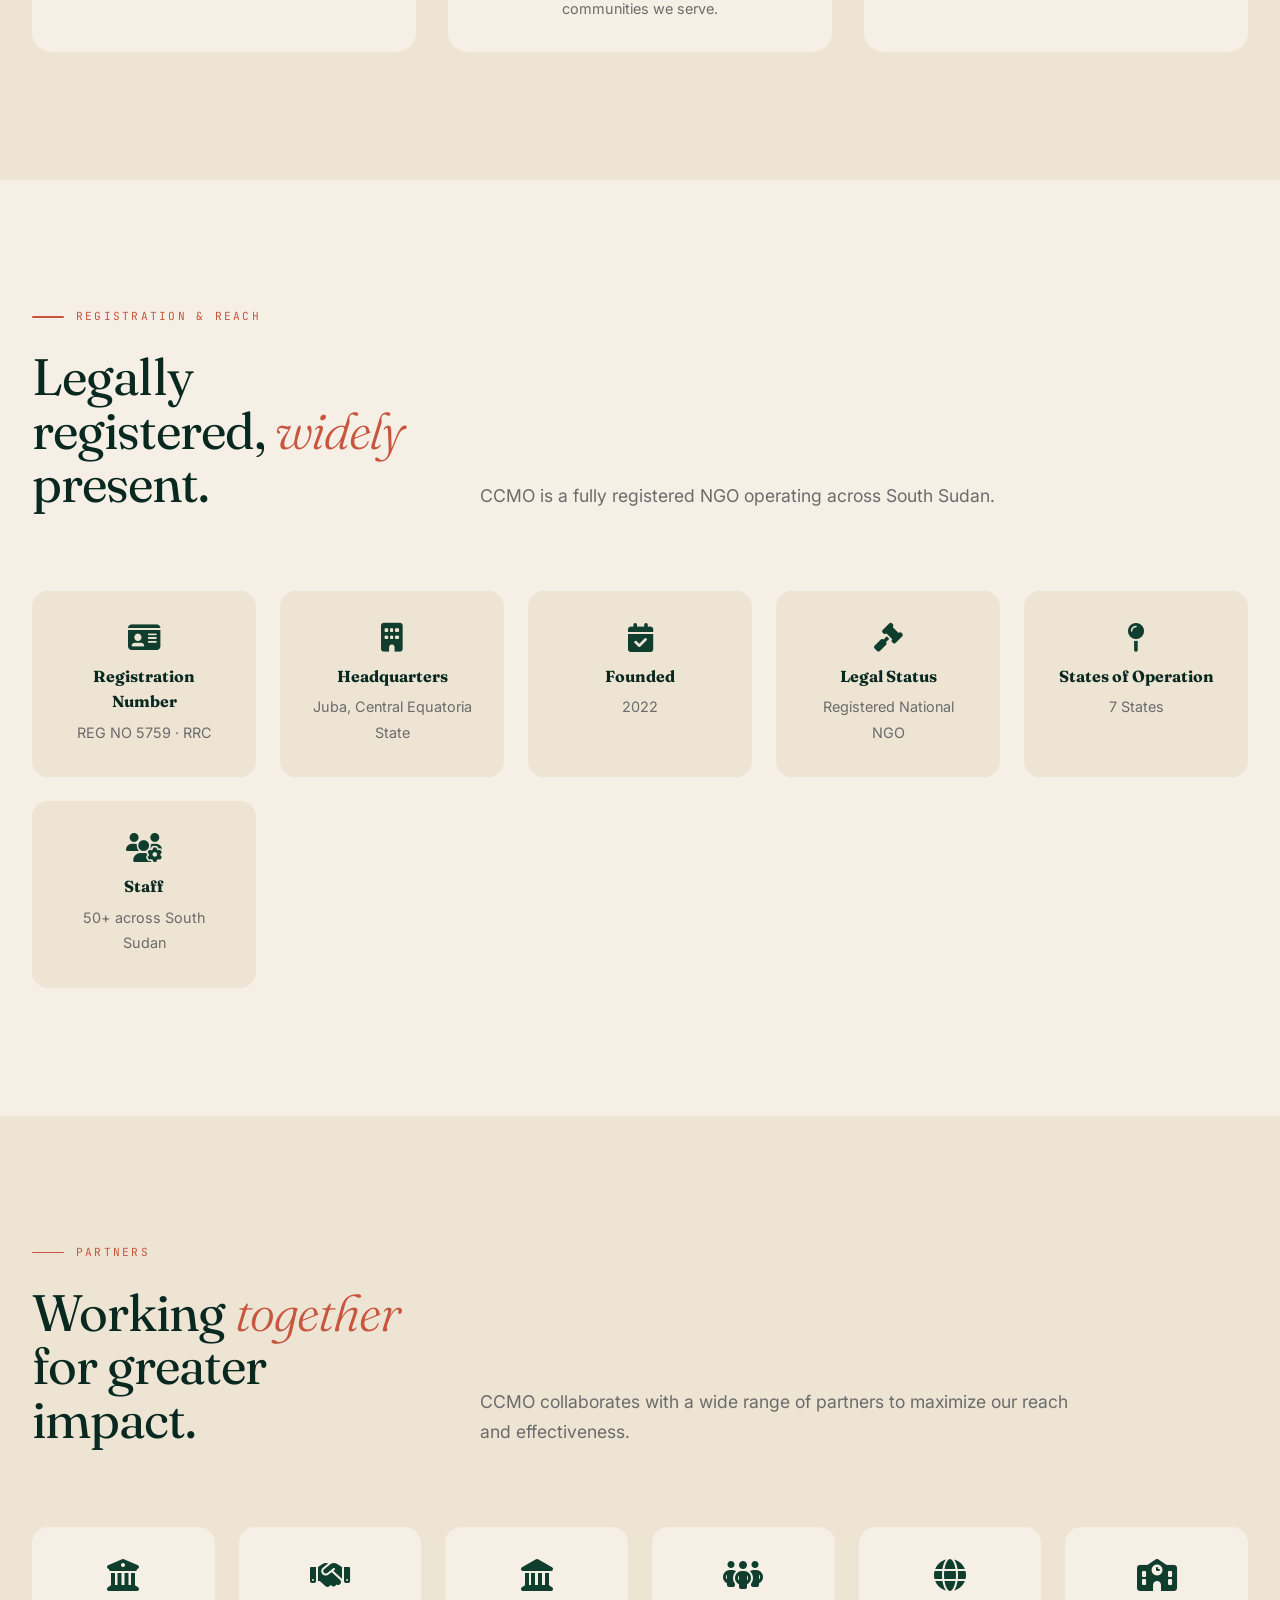
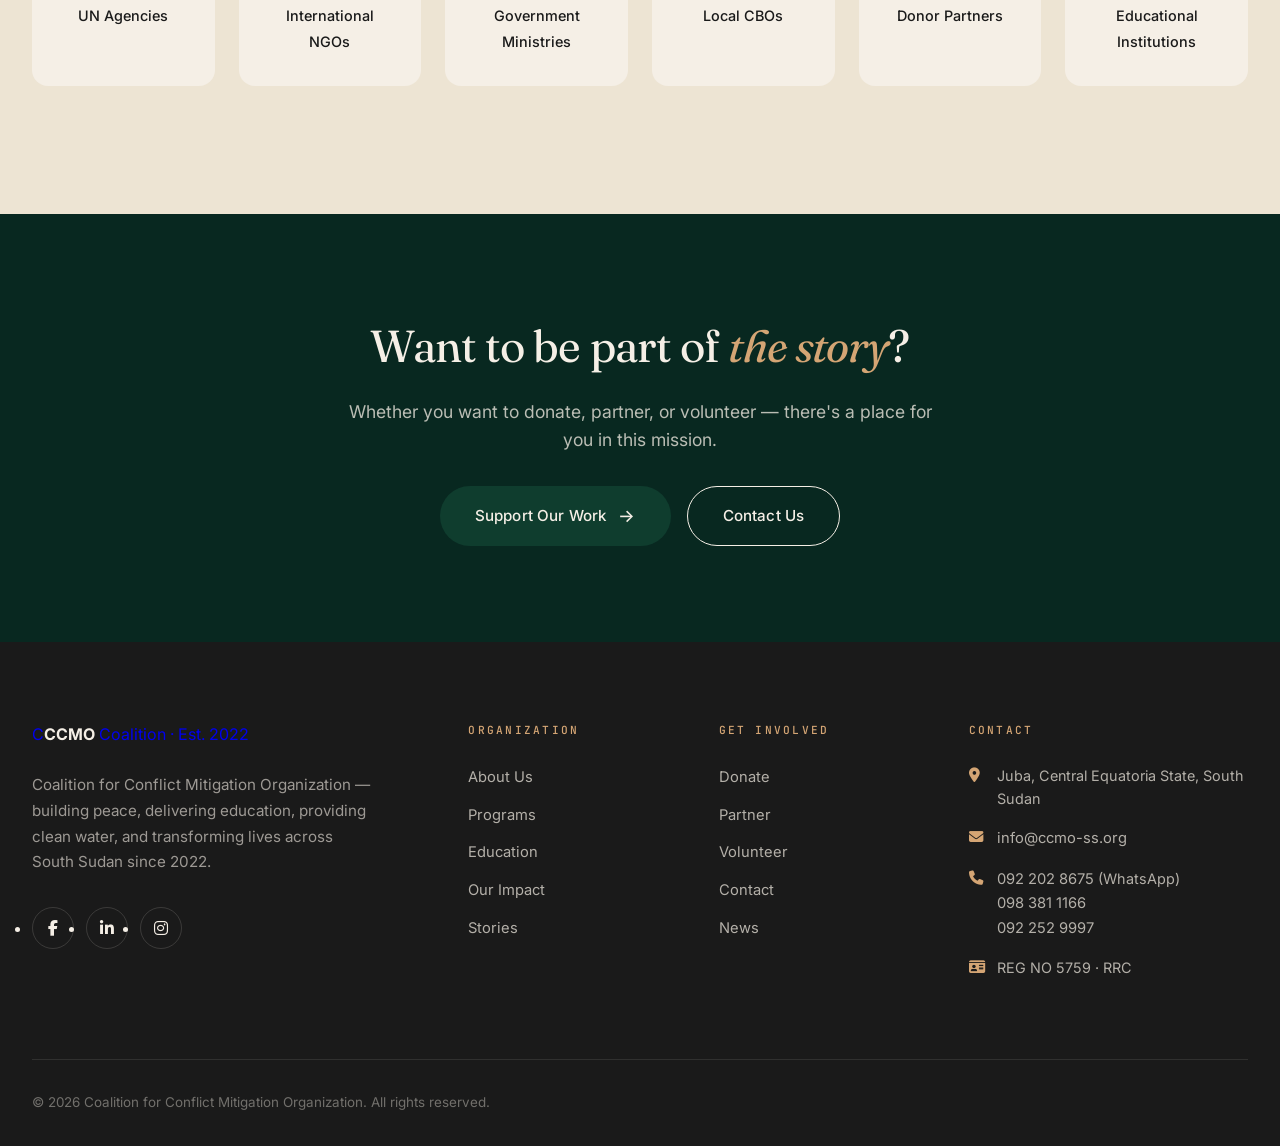
==== commit 1f9e1373: "Revise footer with updated contact details Updated footer section with new contact information and i" ====
--- a/about.html
+++ b/about.html
@@ -216,17 +216,85 @@
         <div class="container"><div class="cta-inner reveal"><h2>Want to be part of <span class="italic">the story</span>?</h2><p>Whether you want to donate, partner, or volunteer — there's a place for you in this mission.</p><div class="cta-buttons"><a href="support.html" class="btn btn-primary">Support Our Work<span class="arrow">→</span></a><a href="contact.html" class="btn btn-ghost" style="border-color:var(--cream);color:var(--cream);">Contact Us</a></div></div></div>
     </section>
 
-    <footer>
-        <div class="container">
-            <div class="footer-top">
-                <div class="footer-brand"><a href="index.html" class="logo"><div class="logo-mark">C</div><div class="logo-text"><strong>CCMO</strong><span>Coalition · Est. 2022</span></div></a><p>Coalition for Conflict Mitigation Organization — building peace, delivering education, providing clean water, and transforming lives across South Sudan since 2022.</p><div class="footer-social"><a href="#" aria-label="Facebook"><i class="fab fa-facebook-f"></i></a><a href="#" aria-label="LinkedIn"><i class="fab fa-linkedin-in"></i></a><a href="#" aria-label="Instagram"><i class="fab fa-instagram"></i></a></div></div>
-                <div class="footer-col"><h4>Organization</h4><ul><li><a href="about.html">About Us</a></li><li><a href="programs.html">Programs</a></li><li><a href="education.html">Education</a></li><li><a href="impact.html">Our Impact</a></li><li><a href="stories.html">Stories</a></li></ul></div>
-                <div class="footer-col"><h4>Get Involved</h4><ul><li><a href="support.html">Donate</a></li><li><a href="support.html">Partner</a></li><li><a href="support.html">Volunteer</a></li><li><a href="contact.html">Contact</a></li><li><a href="news.html">News</a></li></ul></div>
-                <div class="footer-col"><h4>Contact</h4><div class="footer-contact-item"><i class="fas fa-location-dot"></i><span>Juba, Central Equatoria State, South Sudan</span></div><div class="footer-contact-item"><i class="fas fa-envelope"></i><span>info@ccmo-ss.org</span></div><div class="footer-contact-item"><i class="fas fa-phone"></i><span>+211 922 333 444</span></div><div class="footer-contact-item"><i class="fas fa-id-card"></i><span>REG NO 5759 · RRC</span></div></div>
-            </div>
-            <div class="footer-bottom"><div>© 2026 Coalition for Conflict Mitigation Organization. All rights reserved.</div><div><a href="#">Privacy Policy</a><a href="#">Terms of Service</a><a href="#">Safeguarding</a></div></div>
-        </div>
-    </footer>
+    <!-- FOOTER -->
+<footer role="contentinfo">
+    <div class="container">
+        <div class="footer-top">
+            <!-- Brand / About -->
+            <div class="footer-brand">
+                <a href="index.html" class="logo" aria-label="CCMO – Coalition for Conflict Mitigation Organization">
+                    <div class="logo-mark">C</div>
+                    <div class="logo-text">
+                        <strong>CCMO</strong>
+                        <span>Coalition · Est. 2022</span>
+                    </div>
+                </a>
+                <p>Coalition for Conflict Mitigation Organization — building peace, delivering education, providing clean water, and transforming lives across South Sudan since 2022.</p>
+                <ul class="footer-social" aria-label="Social media links">
+                    <li><a href="#" aria-label="Facebook"><i class="fab fa-facebook-f" aria-hidden="true"></i></a></li>
+                    <li><a href="#" aria-label="LinkedIn"><i class="fab fa-linkedin-in" aria-hidden="true"></i></a></li>
+                    <li><a href="#" aria-label="Instagram"><i class="fab fa-instagram" aria-hidden="true"></i></a></li>
+                </ul>
+            </div>
+
+            <!-- Organization Links -->
+            <div class="footer-col">
+                <h4>Organization</h4>
+                <ul>
+                    <li><a href="about.html">About Us</a></li>
+                    <li><a href="programs.html">Programs</a></li>
+                    <li><a href="education.html">Education</a></li>
+                    <li><a href="impact.html">Our Impact</a></li>
+                    <li><a href="stories.html">Stories</a></li>
+                </ul>
+            </div>
+
+            <!-- Get Involved -->
+            <div class="footer-col">
+                <h4>Get Involved</h4>
+                <ul>
+                    <li><a href="support.html">Donate</a></li>
+                    <li><a href="support.html">Partner</a></li>
+                    <li><a href="support.html">Volunteer</a></li>
+                    <li><a href="contact.html">Contact</a></li>
+                    <li><a href="news.html">News</a></li>
+                </ul>
+            </div>
+
+            <!-- Contact (updated with new phone numbers) -->
+            <div class="footer-col">
+                <h4>Contact</h4>
+                <div class="footer-contact-item">
+                    <i class="fas fa-location-dot" aria-hidden="true"></i>
+                    <span>Juba, Central Equatoria State, South Sudan</span>
+                </div>
+                <div class="footer-contact-item">
+                    <i class="fas fa-envelope" aria-hidden="true"></i>
+                    <span><a href="mailto:info@ccmo-ss.org">info@ccmo-ss.org</a></span>
+                </div>
+                <div class="footer-contact-item">
+                    <i class="fas fa-phone" aria-hidden="true"></i>
+                    <span>
+                        <a href="tel:+211922028675">092 202 8675</a> (WhatsApp)<br>
+                        <a href="tel:+211983811166">098 381 1166</a><br>
+                        <a href="tel:+211922529997">092 252 9997</a>
+                    </span>
+                </div>
+                <div class="footer-contact-item">
+                    <i class="fas fa-id-card" aria-hidden="true"></i>
+                    <span>REG NO 5759 · RRC</span>
+                </div>
+            </div>
+        </div>
+
+        <!-- Bottom Bar -->
+        <div class="footer-bottom">
+            <div>&copy; 2026 Coalition for Conflict Mitigation Organization. All rights reserved.</div>
+            <div>
+            </div>
+        </div>
+    </div>
+</footer>
     <script src="script.js"></script>
 </body>
 </html>
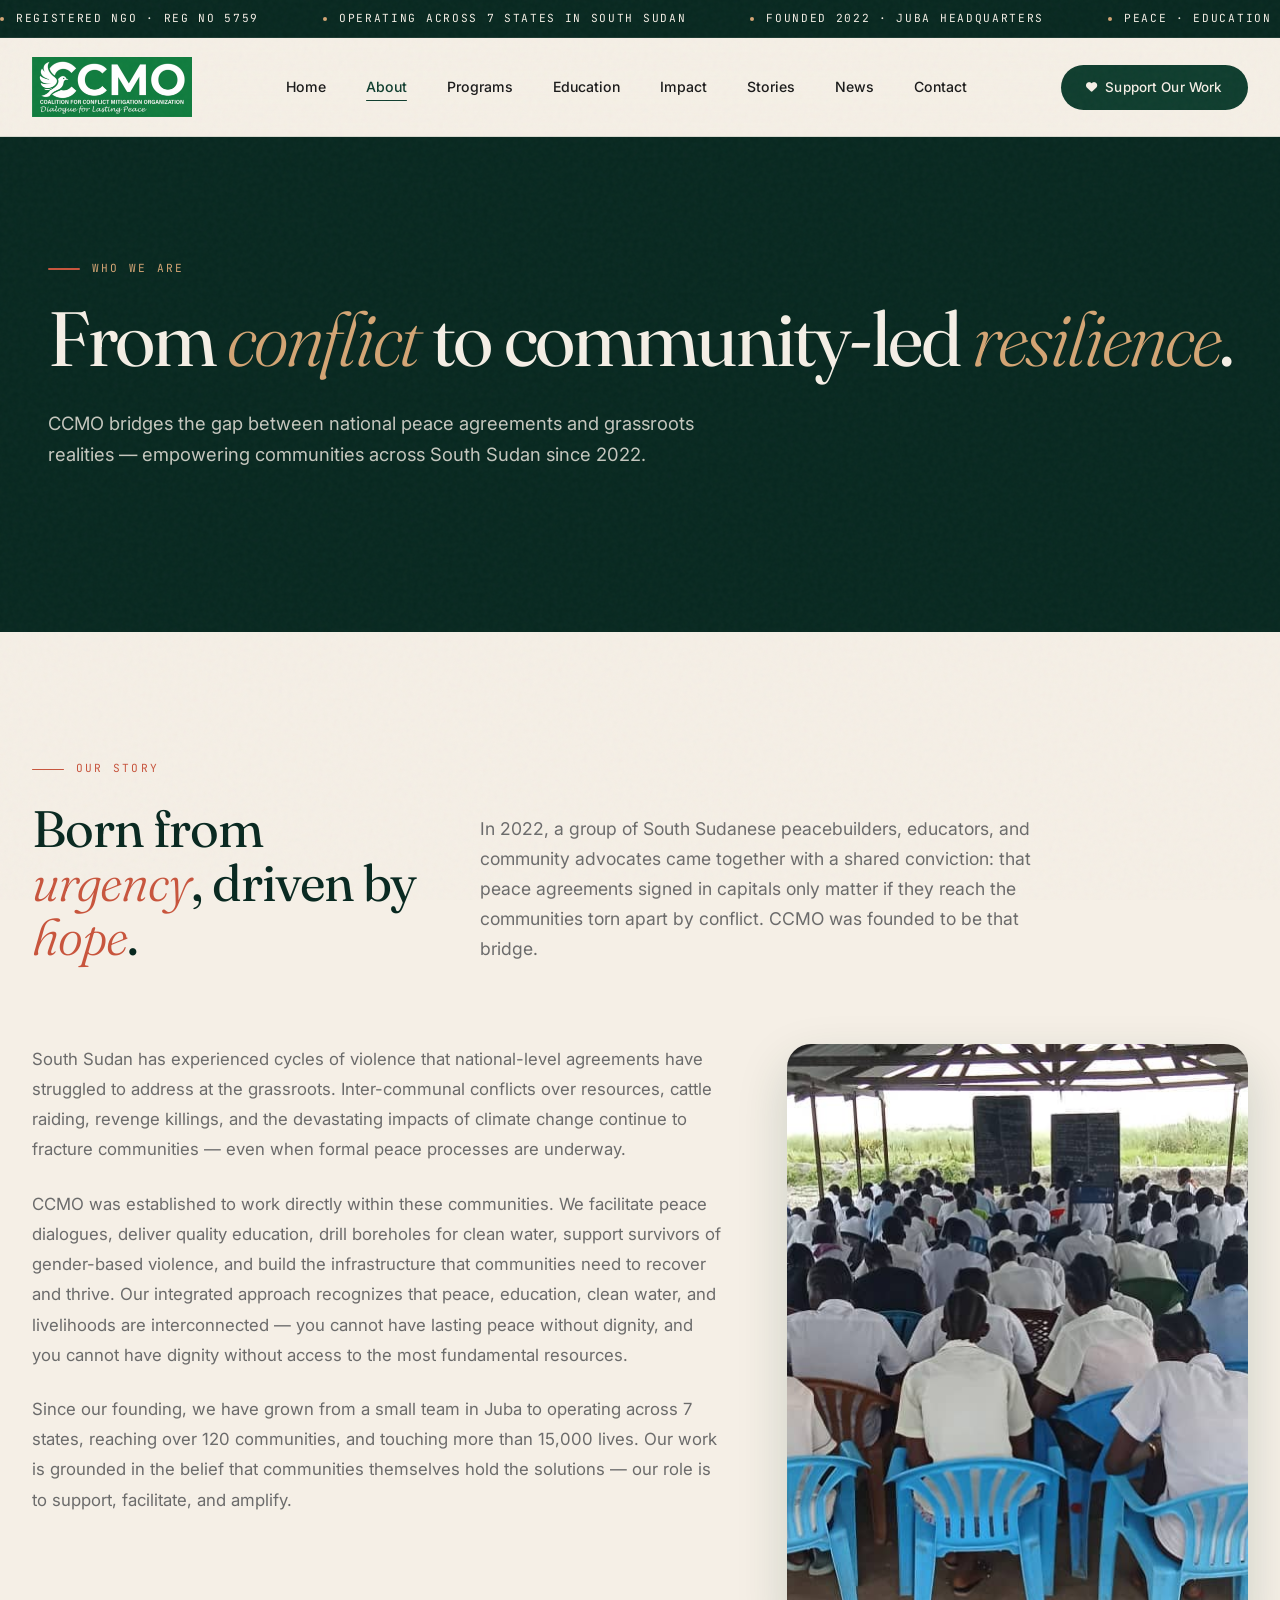
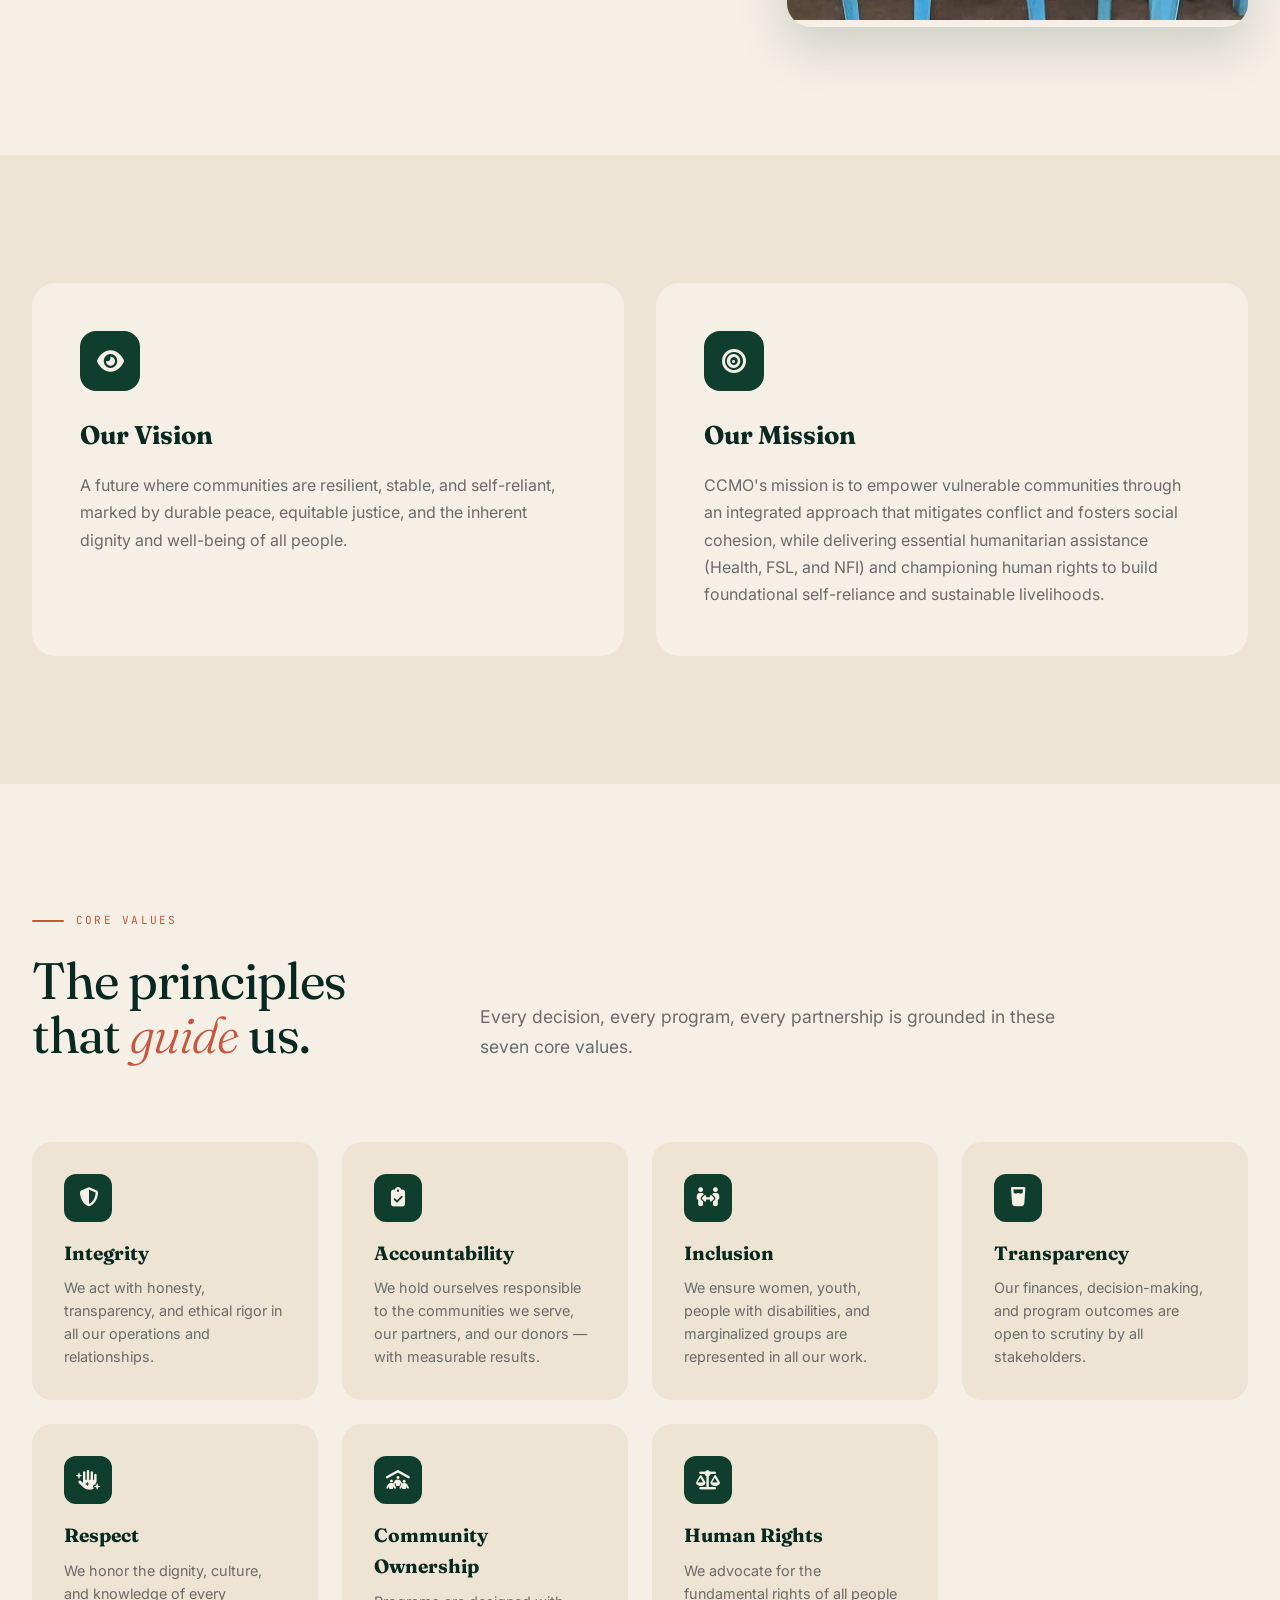
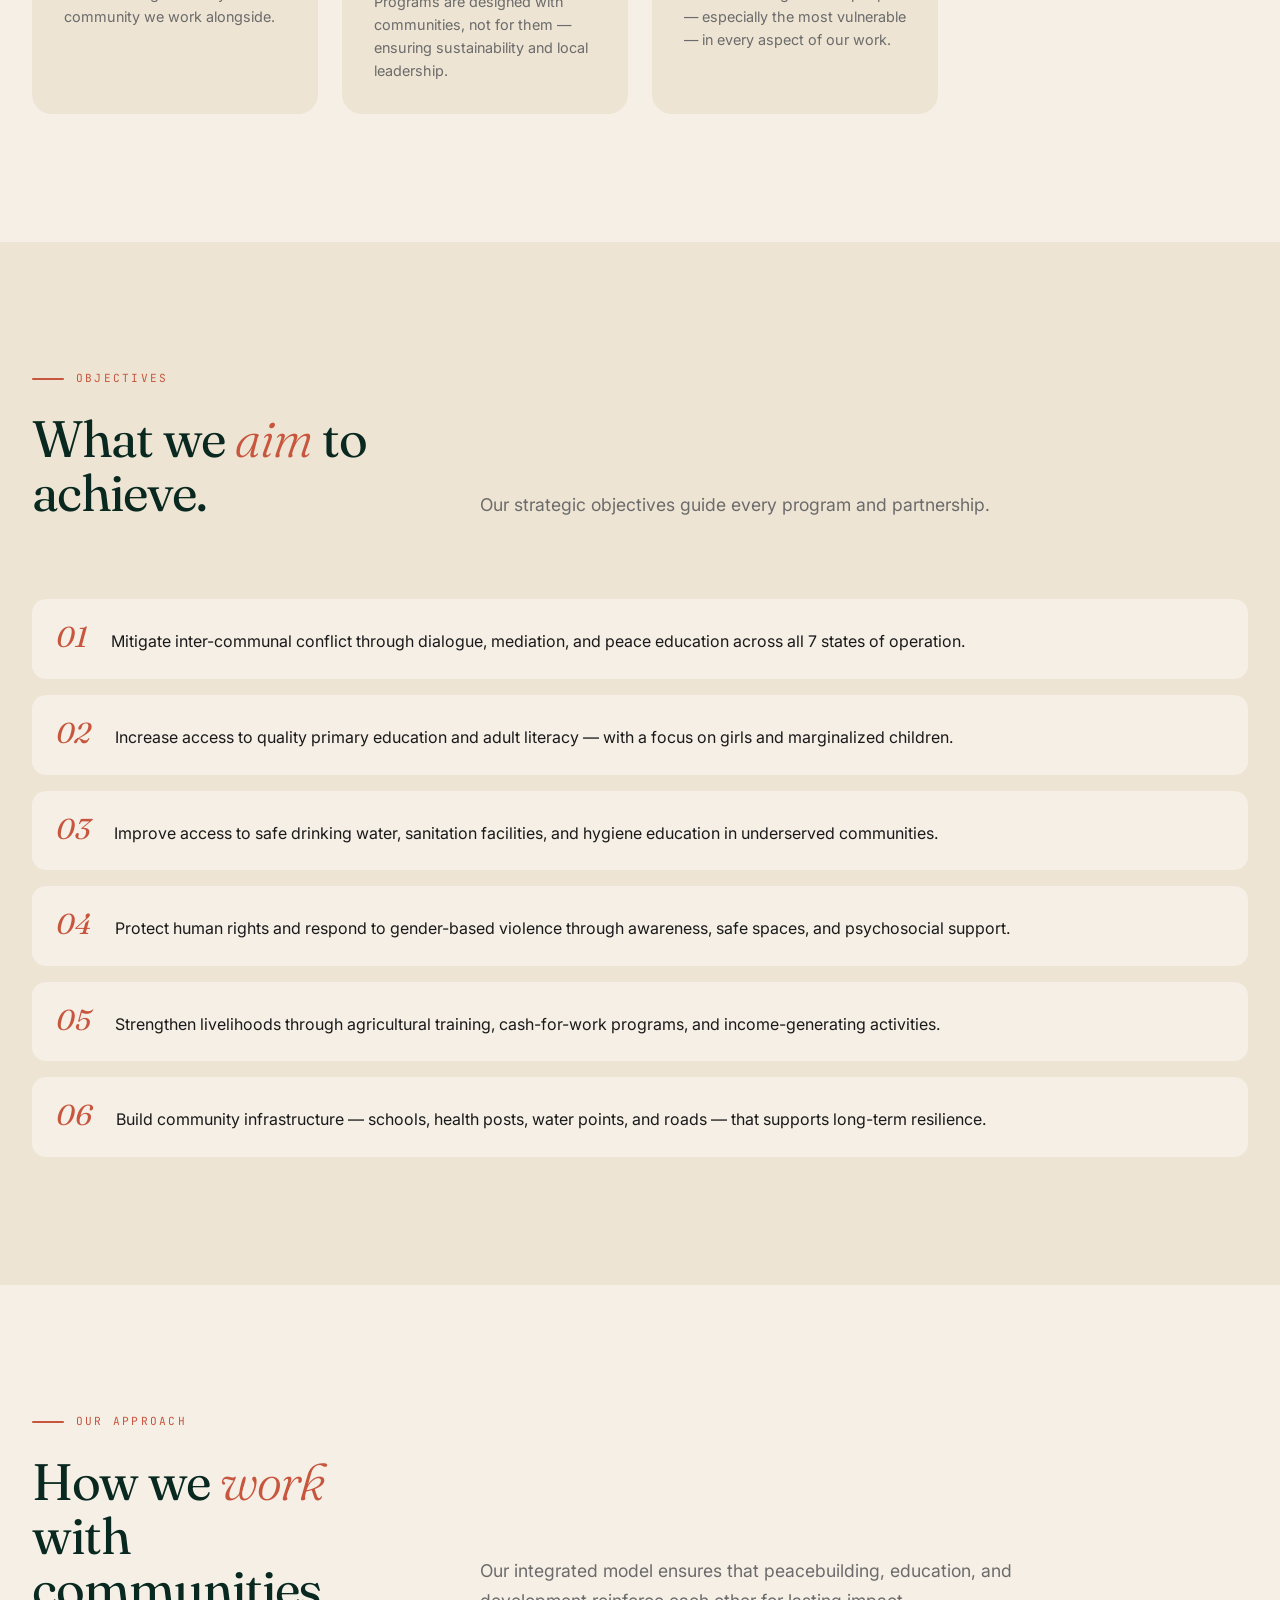
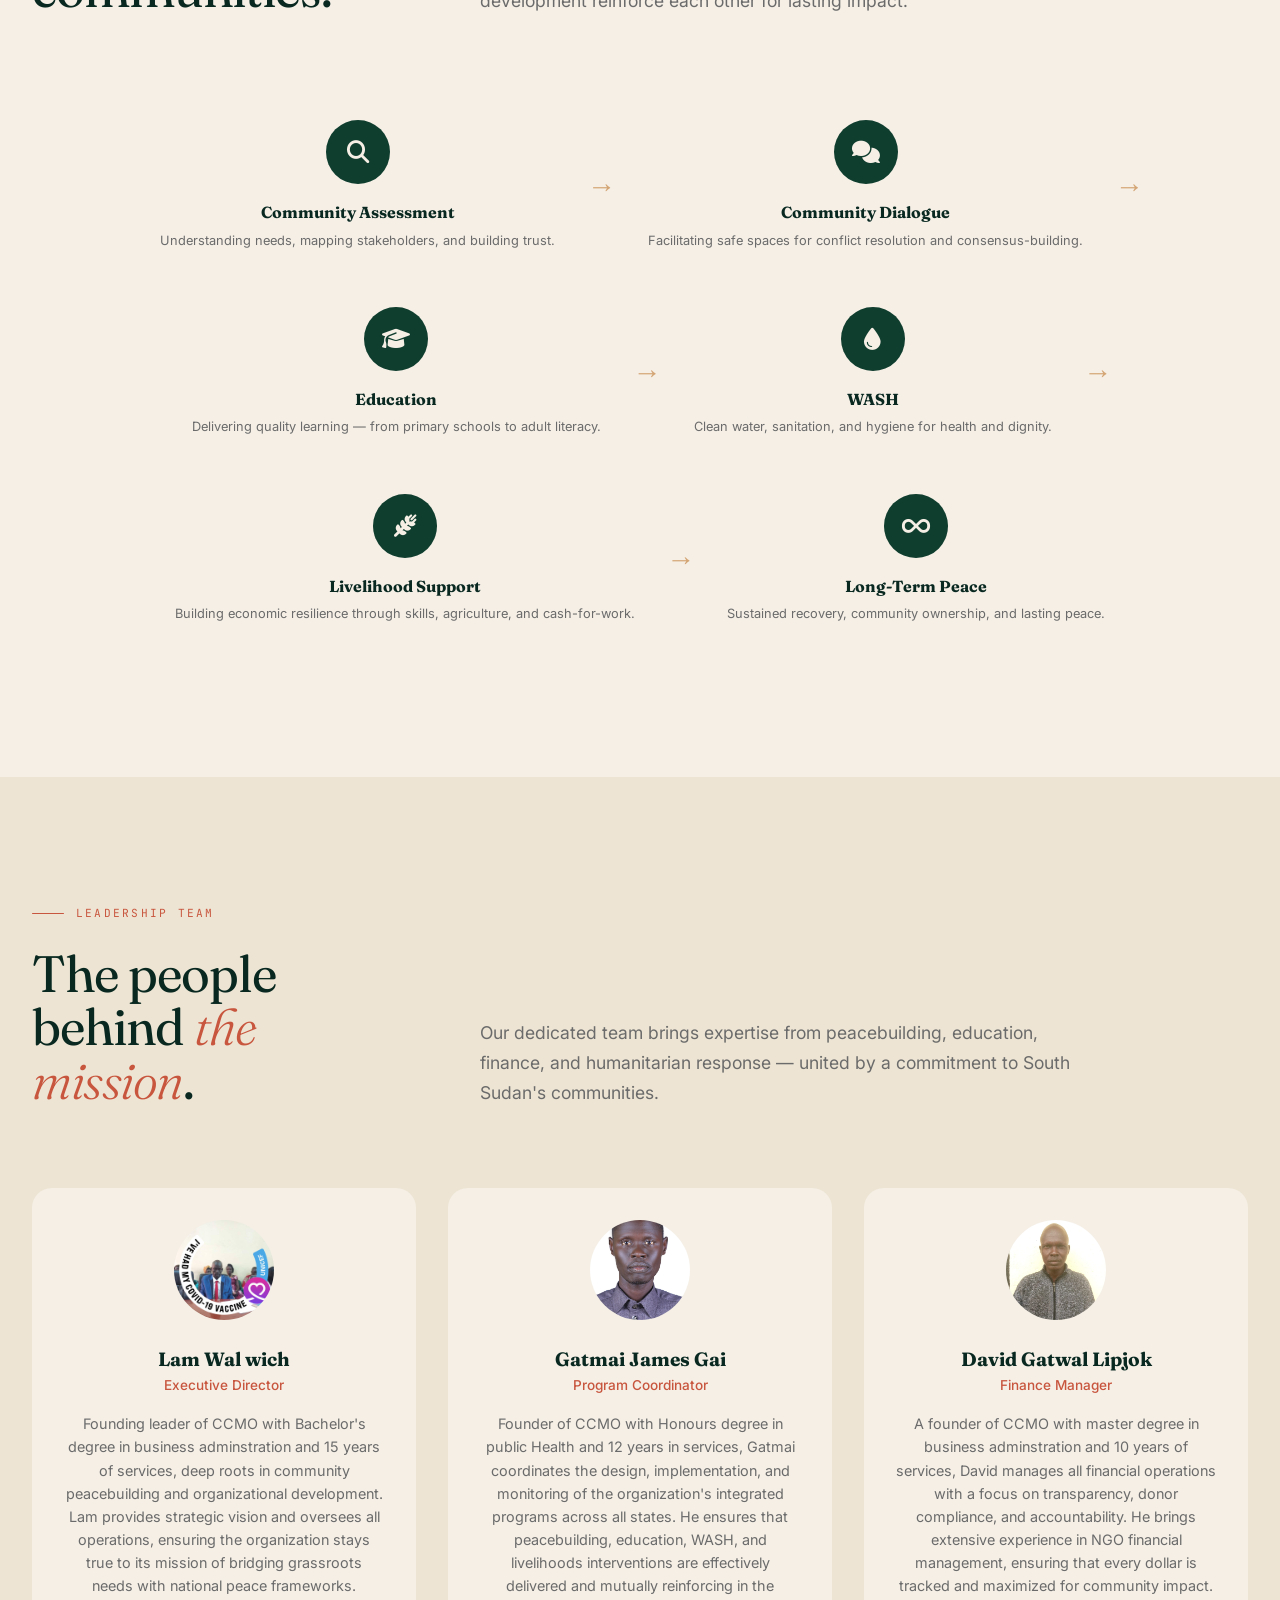
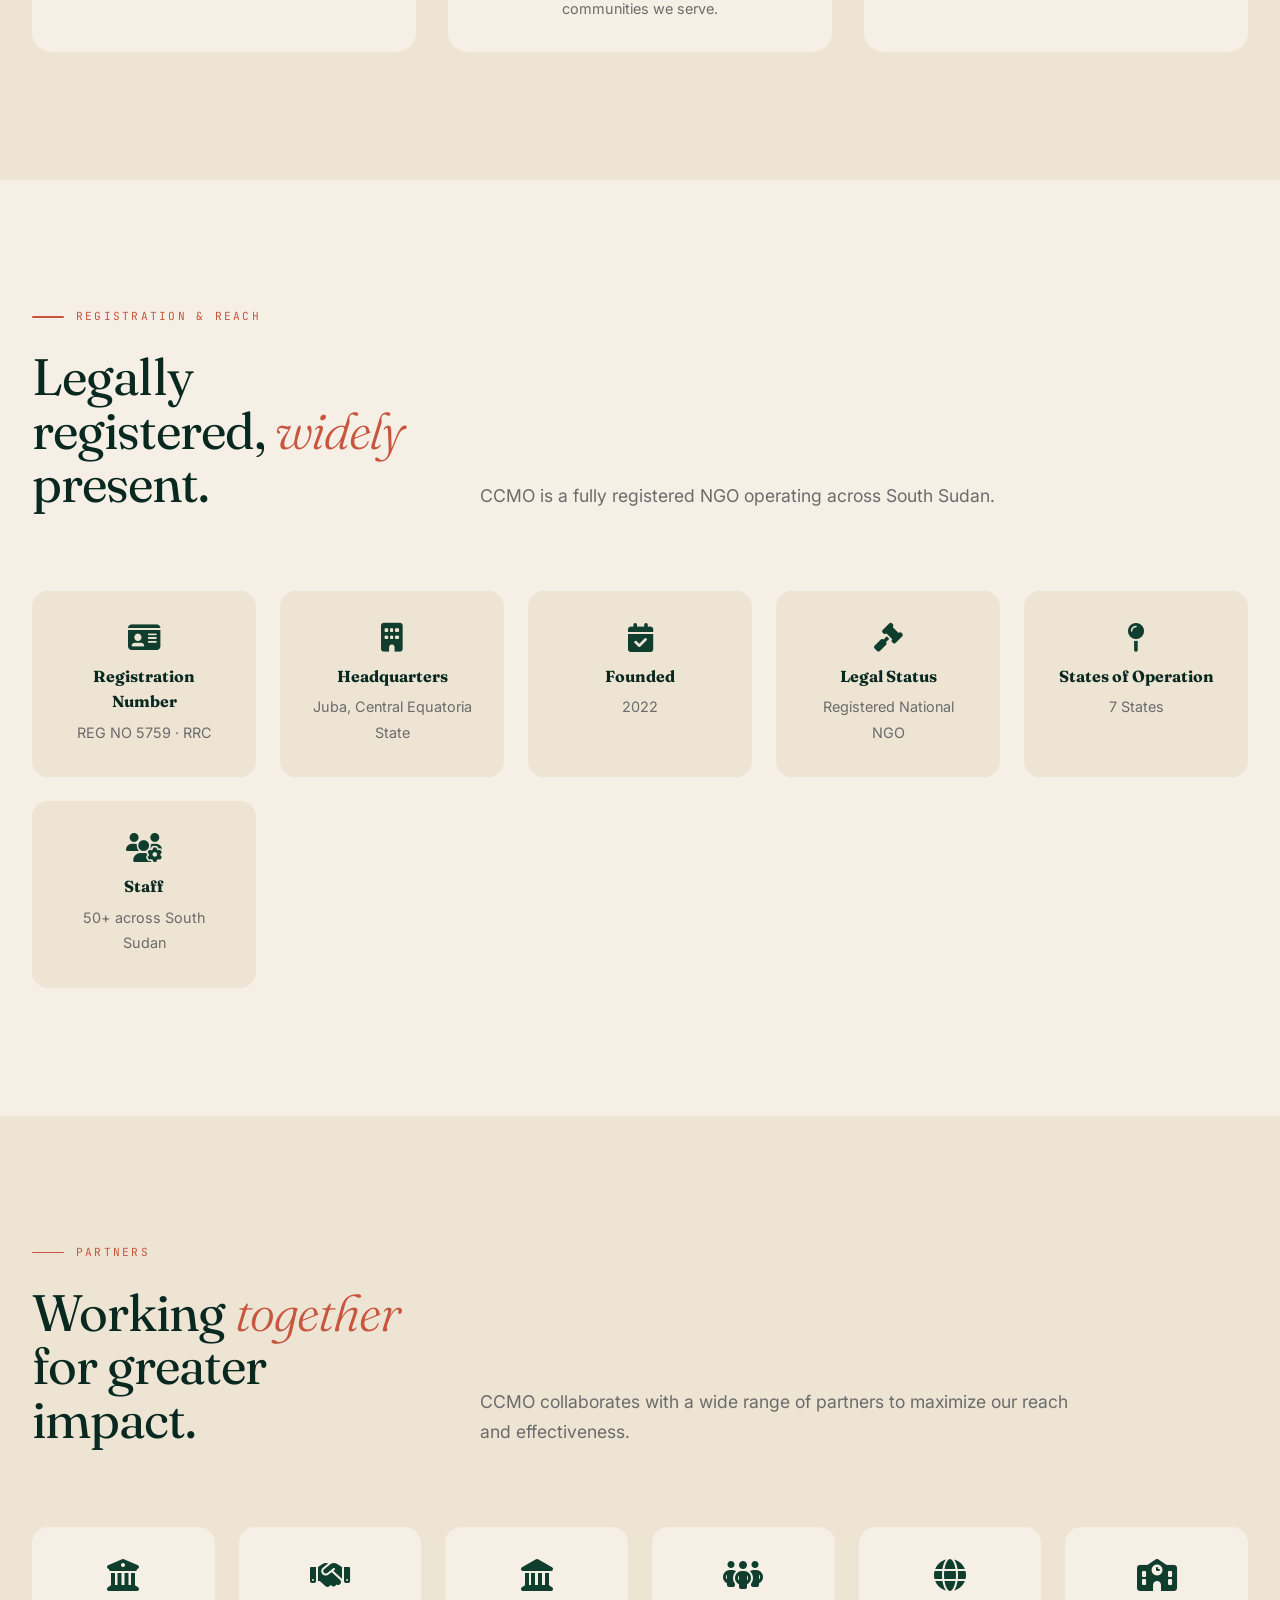
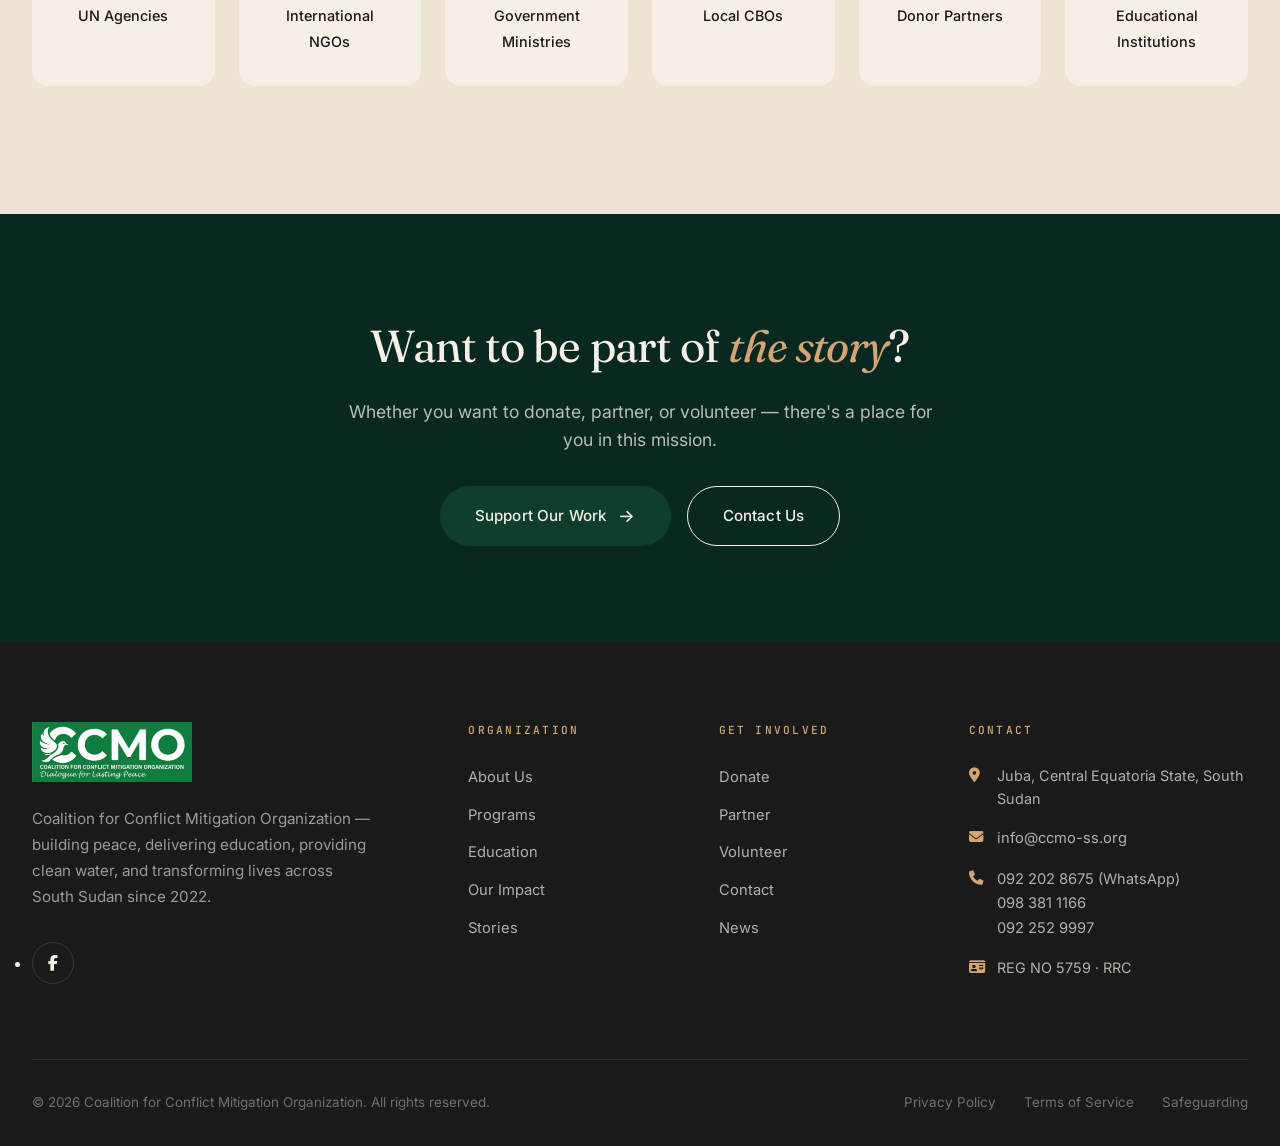
==== commit b755dbb4: "Update footer with new logo and contact links" ====
--- a/about.html
+++ b/about.html
@@ -223,17 +223,17 @@
             <!-- Brand / About -->
             <div class="footer-brand">
                 <a href="index.html" class="logo" aria-label="CCMO – Coalition for Conflict Mitigation Organization">
-                    <div class="logo-mark">C</div>
-                    <div class="logo-text">
-                        <strong>CCMO</strong>
-                        <span>Coalition · Est. 2022</span>
-                    </div>
+                    <img src="assets/ccmologo.jpeg" alt="CCMO – Coalition for Conflict Mitigation Organization">
                 </a>
                 <p>Coalition for Conflict Mitigation Organization — building peace, delivering education, providing clean water, and transforming lives across South Sudan since 2022.</p>
+
+                <!-- Social Links (only Facebook) -->
                 <ul class="footer-social" aria-label="Social media links">
-                    <li><a href="#" aria-label="Facebook"><i class="fab fa-facebook-f" aria-hidden="true"></i></a></li>
-                    <li><a href="#" aria-label="LinkedIn"><i class="fab fa-linkedin-in" aria-hidden="true"></i></a></li>
-                    <li><a href="#" aria-label="Instagram"><i class="fab fa-instagram" aria-hidden="true"></i></a></li>
+                    <li>
+                        <a href="https://www.facebook.com/profile.php?id=61579748477736" target="_blank" rel="noopener noreferrer" aria-label="Facebook">
+                            <i class="fab fa-facebook-f" aria-hidden="true"></i>
+                        </a>
+                    </li>
                 </ul>
             </div>
 
@@ -261,7 +261,7 @@
                 </ul>
             </div>
 
-            <!-- Contact (updated with new phone numbers) -->
+            <!-- Contact -->
             <div class="footer-col">
                 <h4>Contact</h4>
                 <div class="footer-contact-item">
@@ -275,7 +275,7 @@
                 <div class="footer-contact-item">
                     <i class="fas fa-phone" aria-hidden="true"></i>
                     <span>
-                        <a href="tel:+211922028675">092 202 8675</a> (WhatsApp)<br>
+                        <a href="https://wa.me/211922028675" target="_blank" rel="noopener noreferrer">092 202 8675</a> (WhatsApp)<br>
                         <a href="tel:+211983811166">098 381 1166</a><br>
                         <a href="tel:+211922529997">092 252 9997</a>
                     </span>
@@ -291,10 +291,16 @@
         <div class="footer-bottom">
             <div>&copy; 2026 Coalition for Conflict Mitigation Organization. All rights reserved.</div>
             <div>
+                <a href="privacy.html">Privacy Policy</a>
+                <a href="terms.html">Terms of Service</a>
+                <a href="safeguarding.html">Safeguarding</a>
             </div>
         </div>
     </div>
 </footer>
-    <script src="script.js"></script>
+
+<script src="script.js"></script>
 </body>
 </html>
+
+
